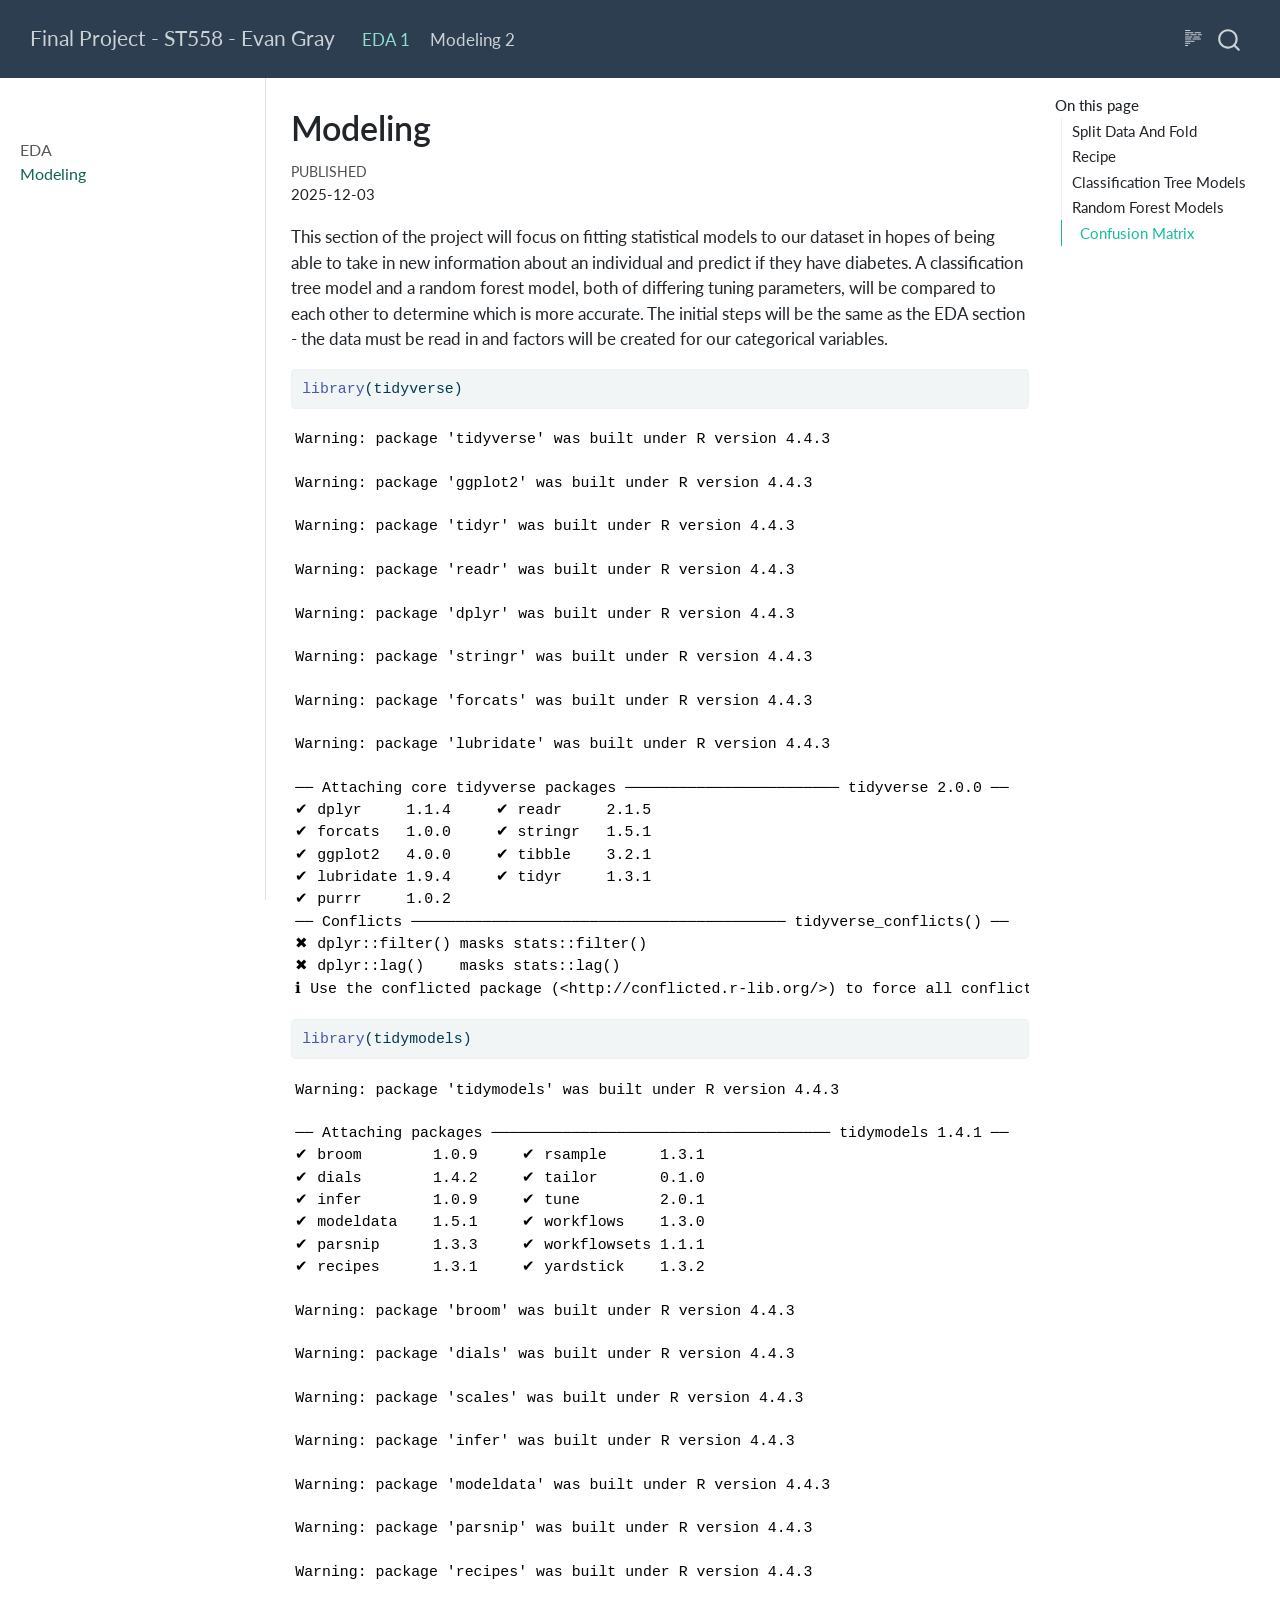
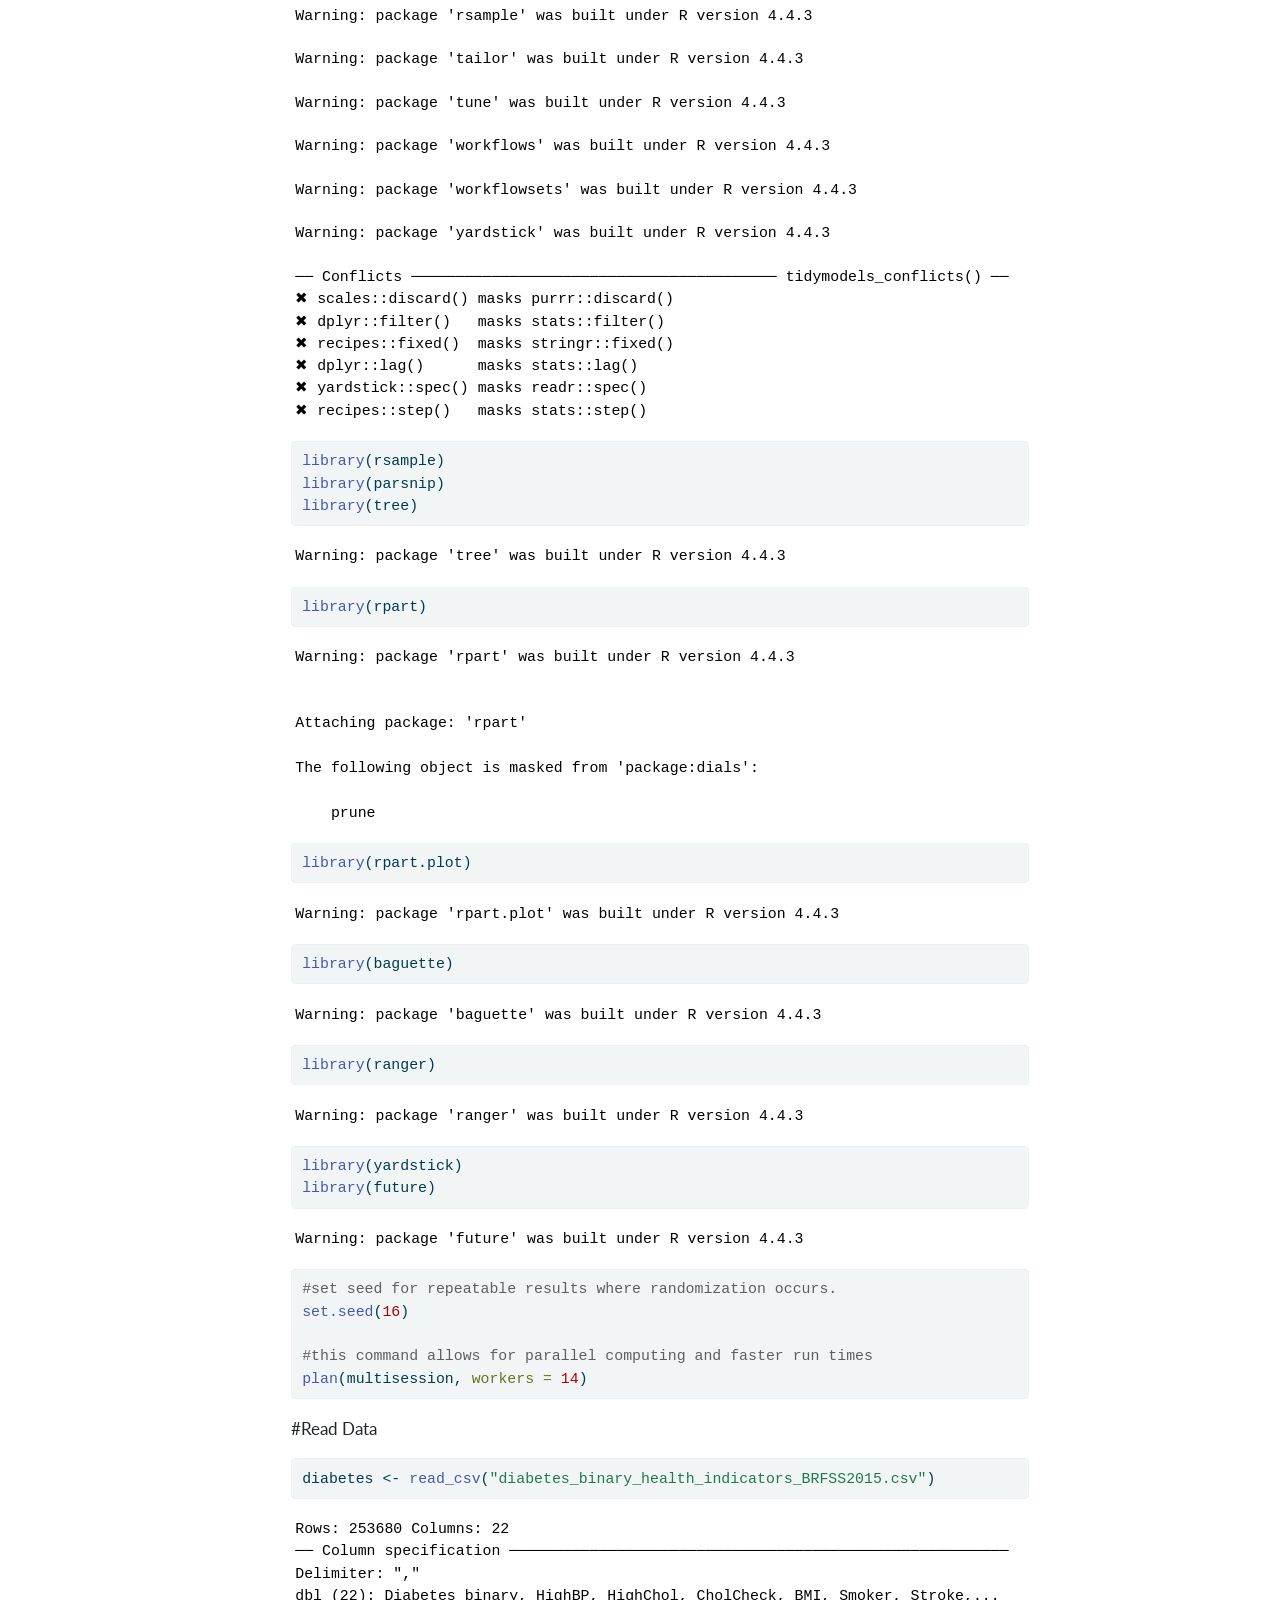
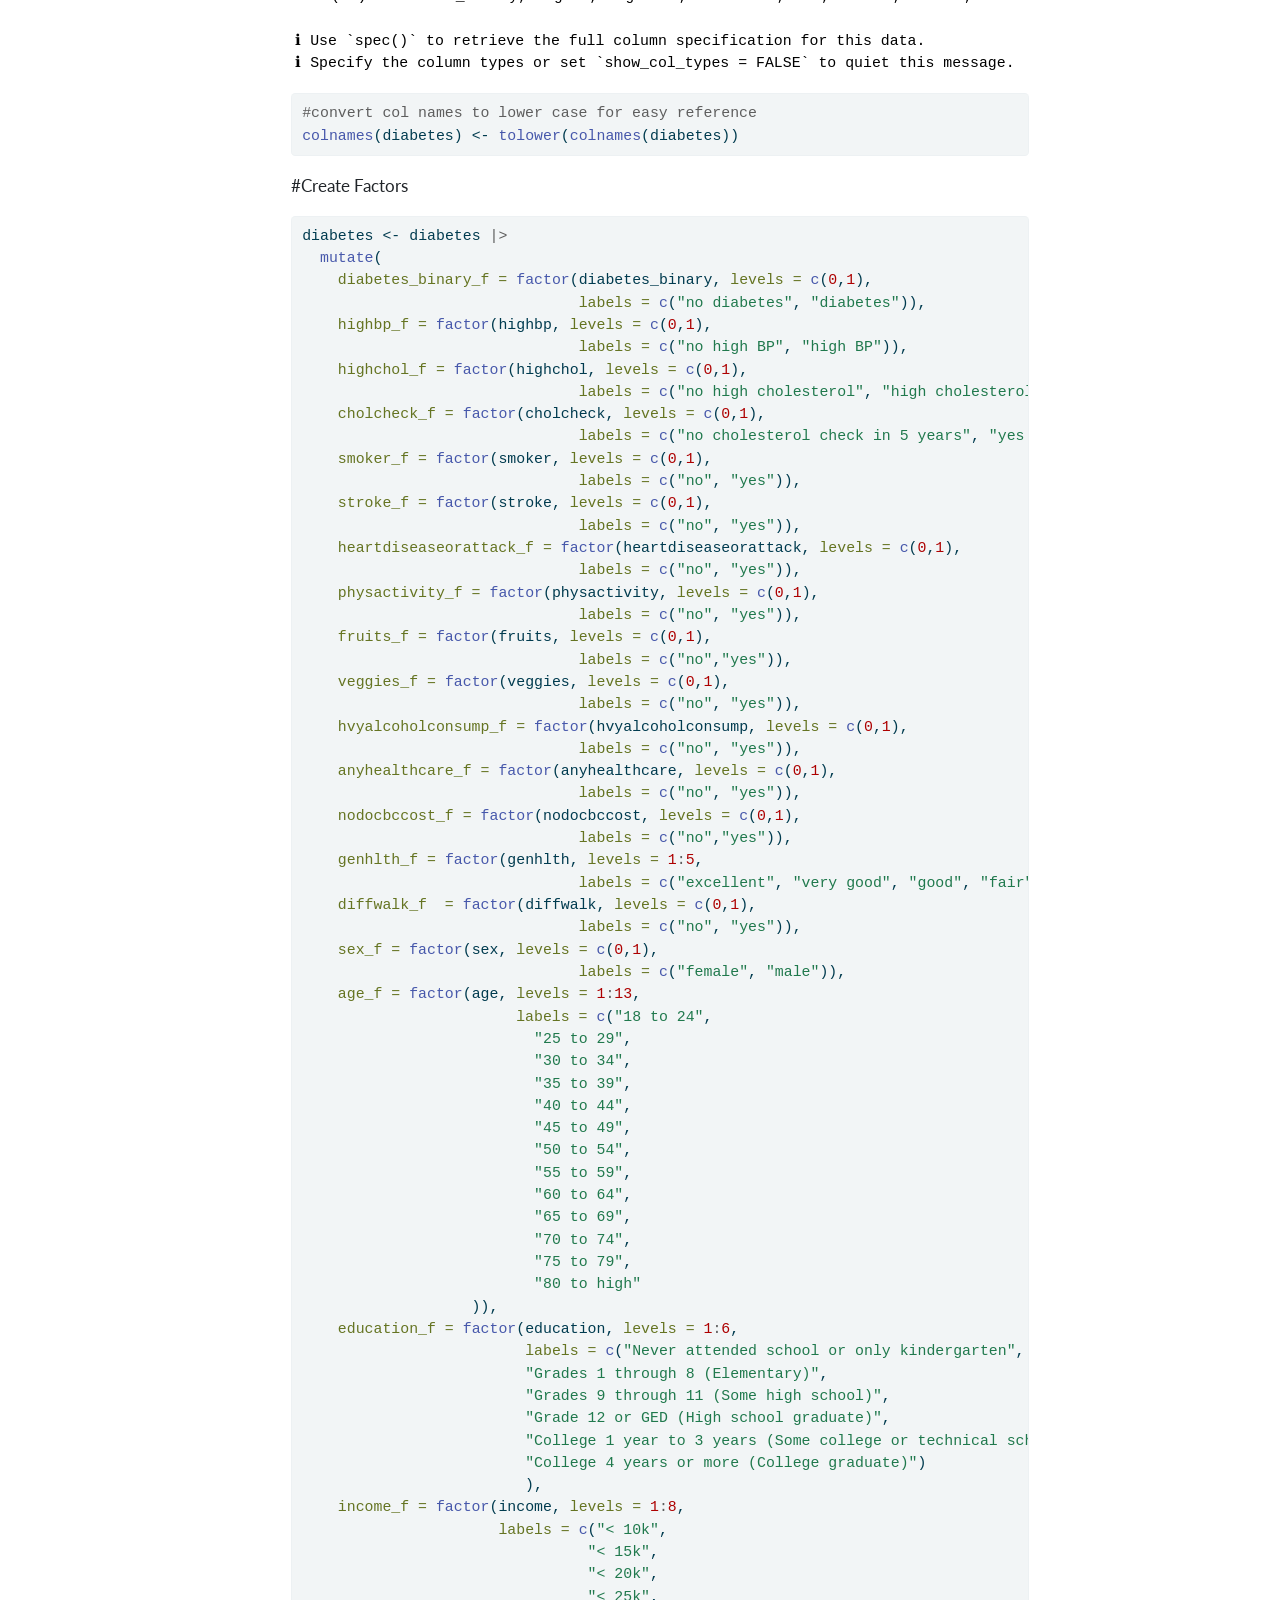
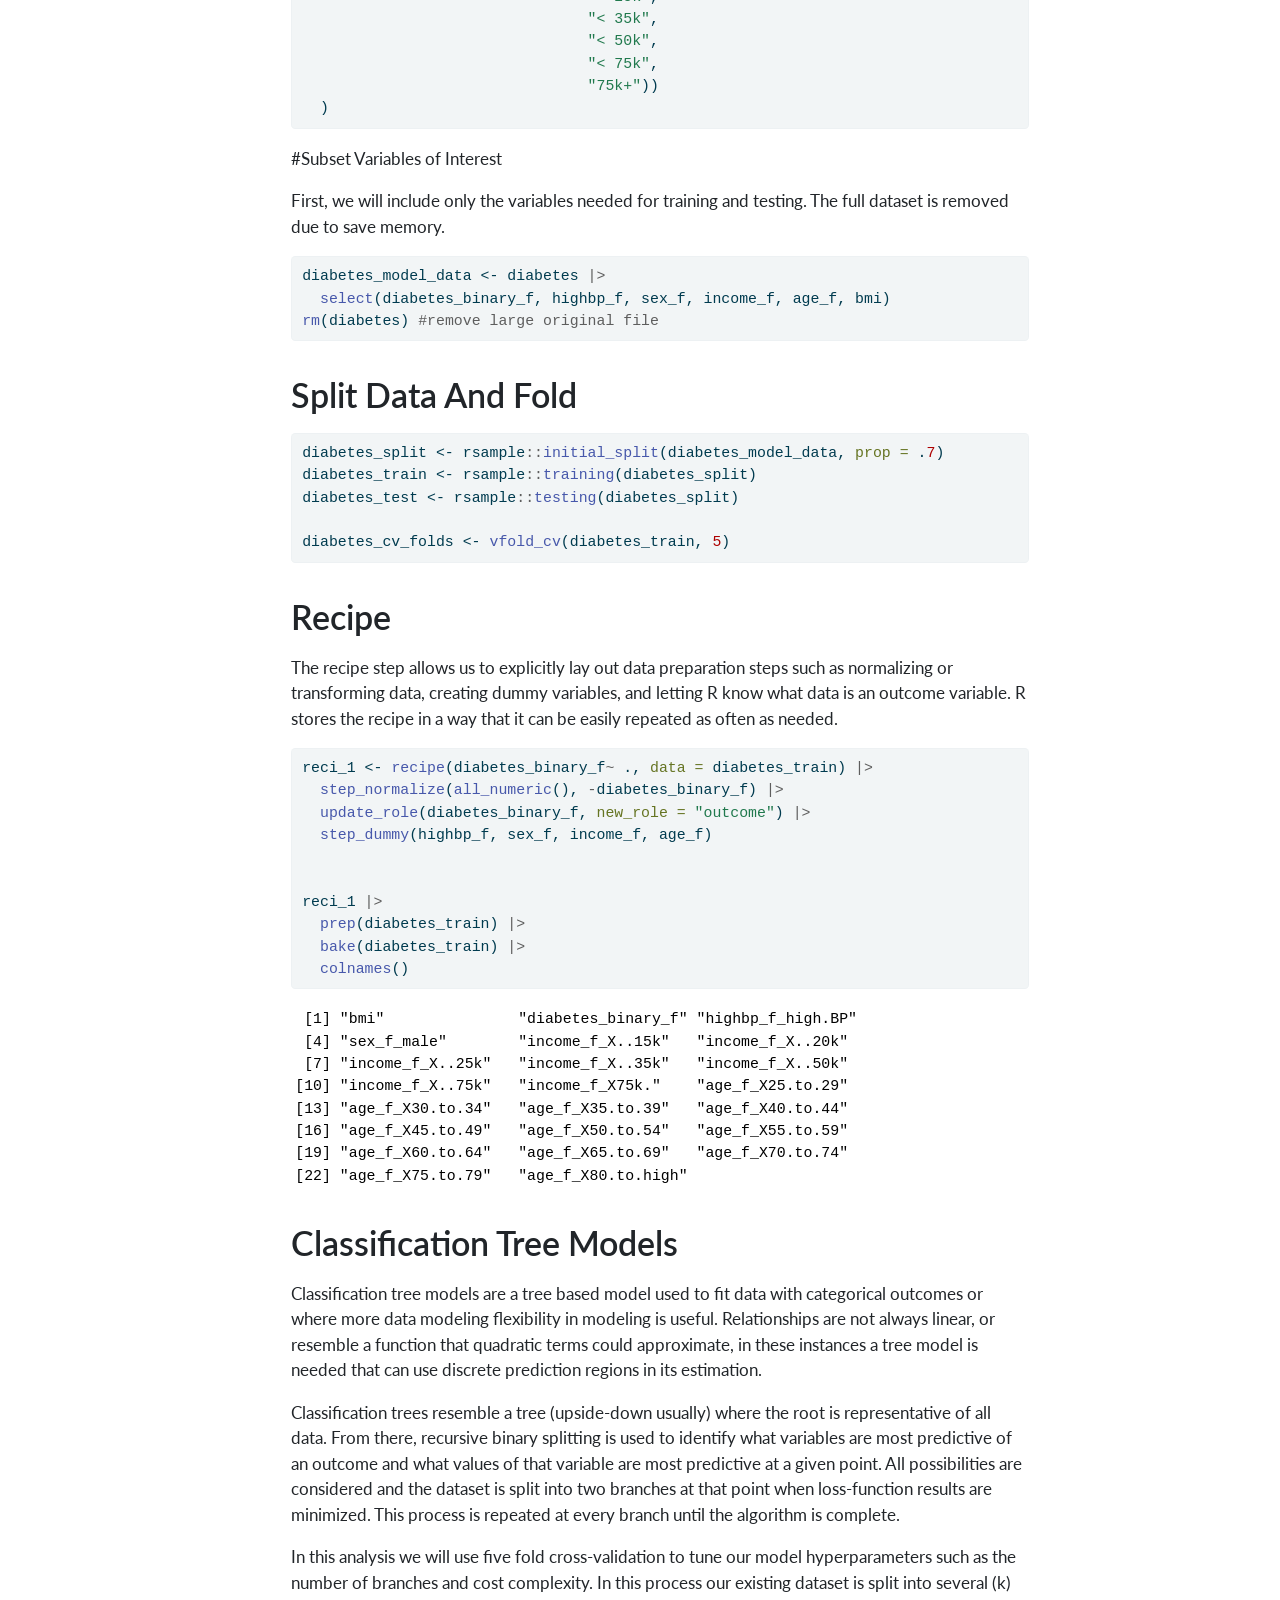
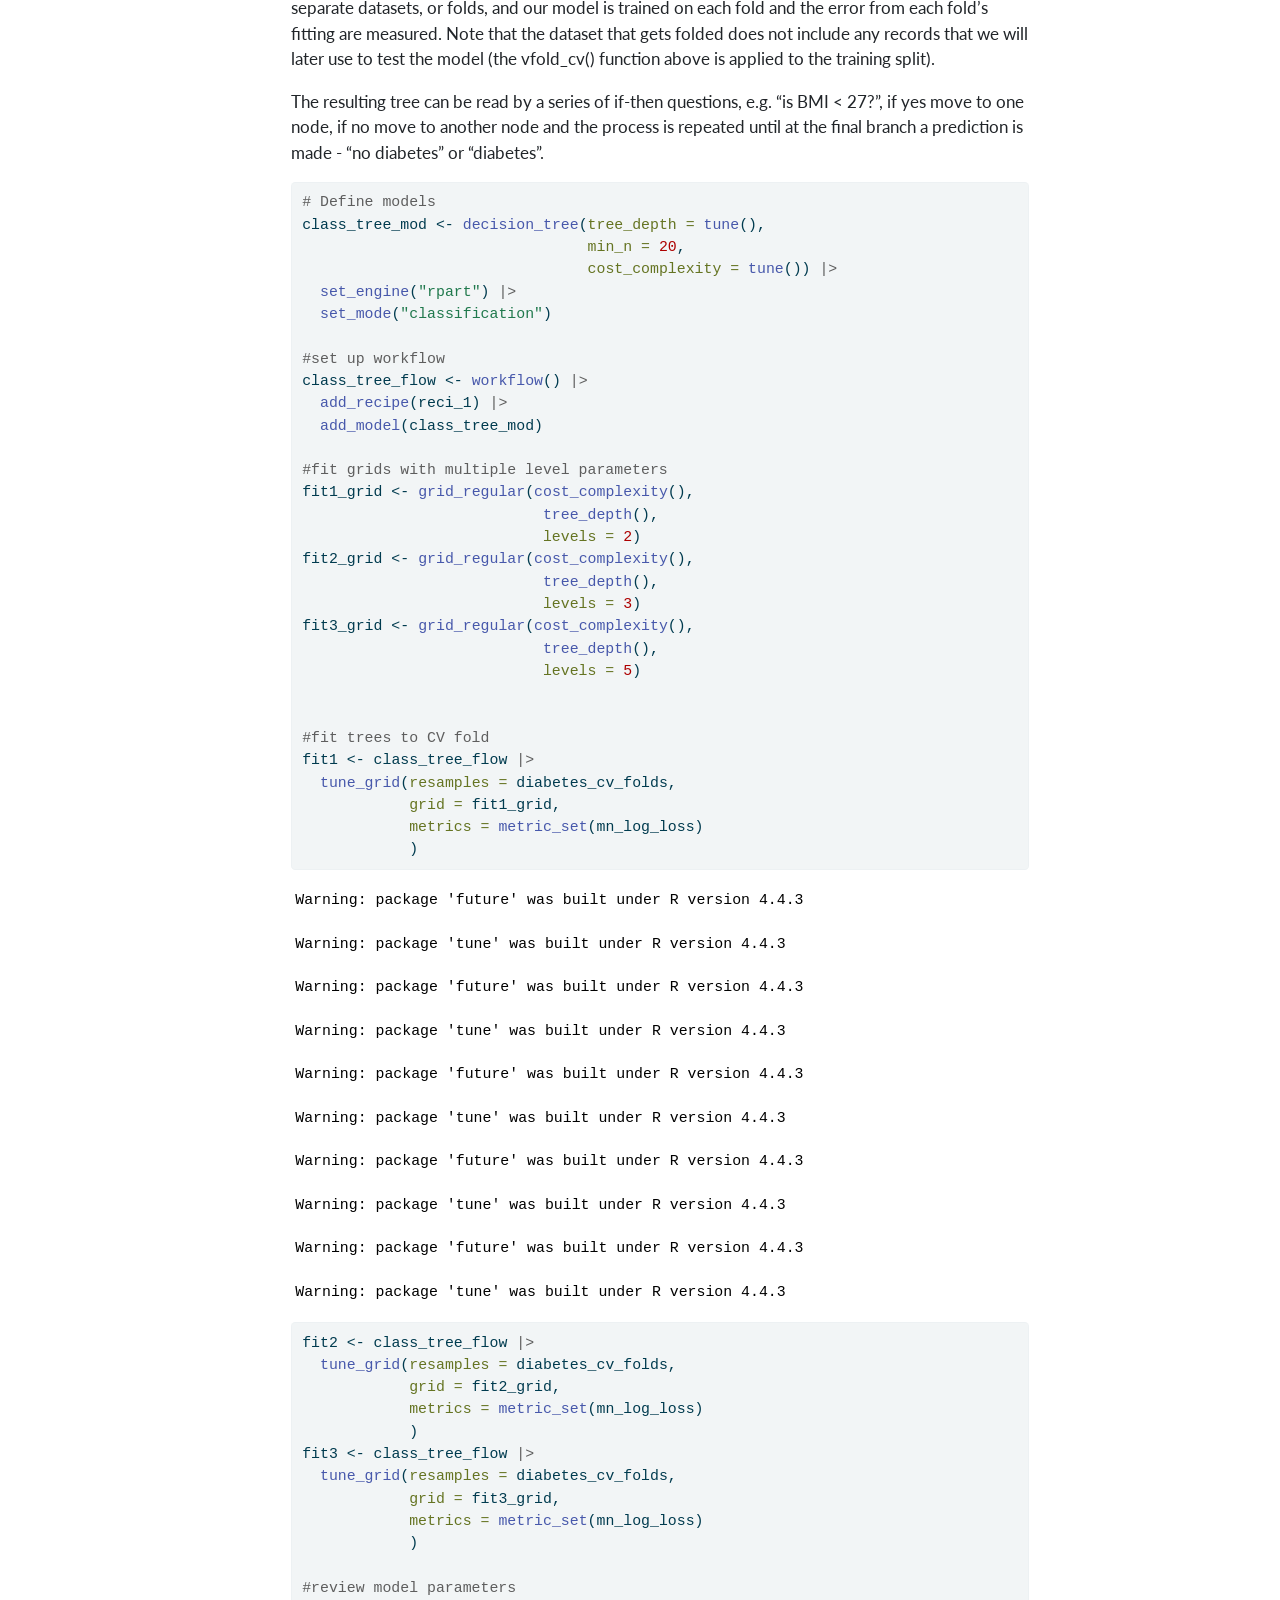
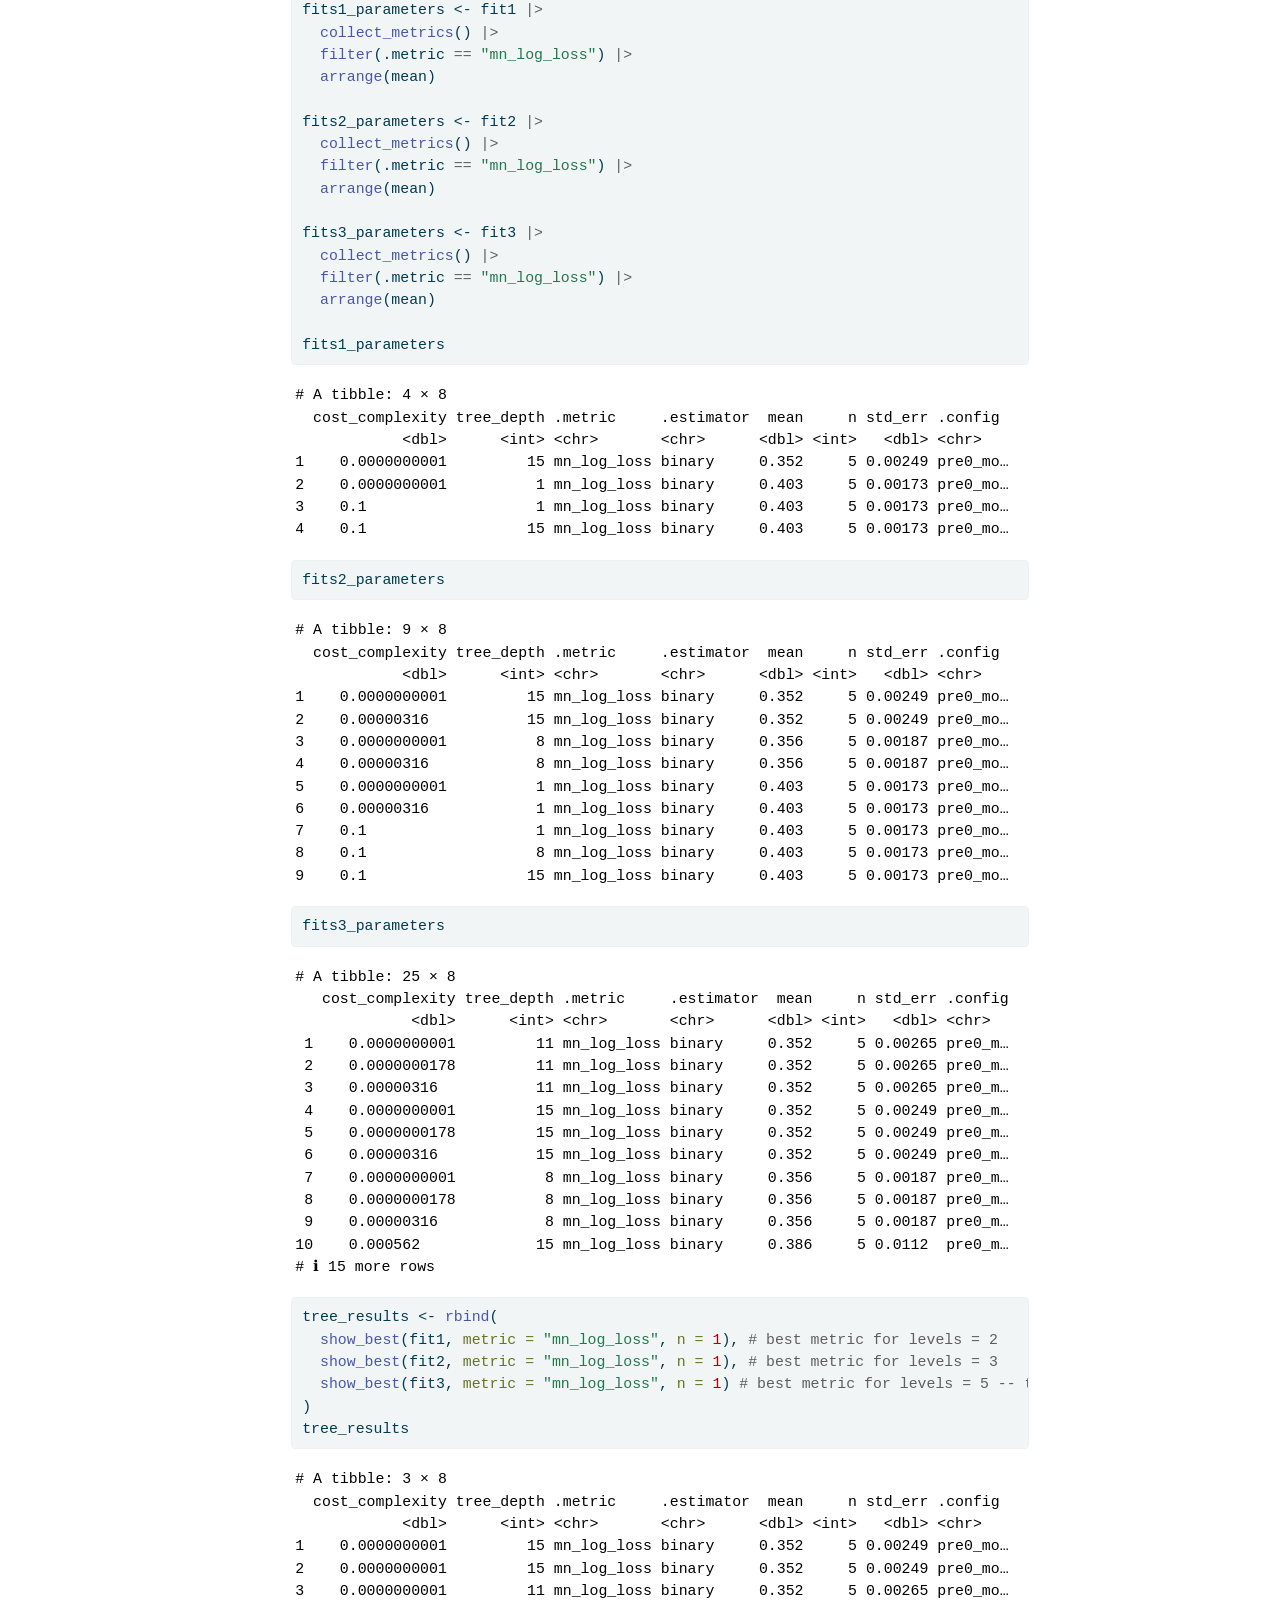
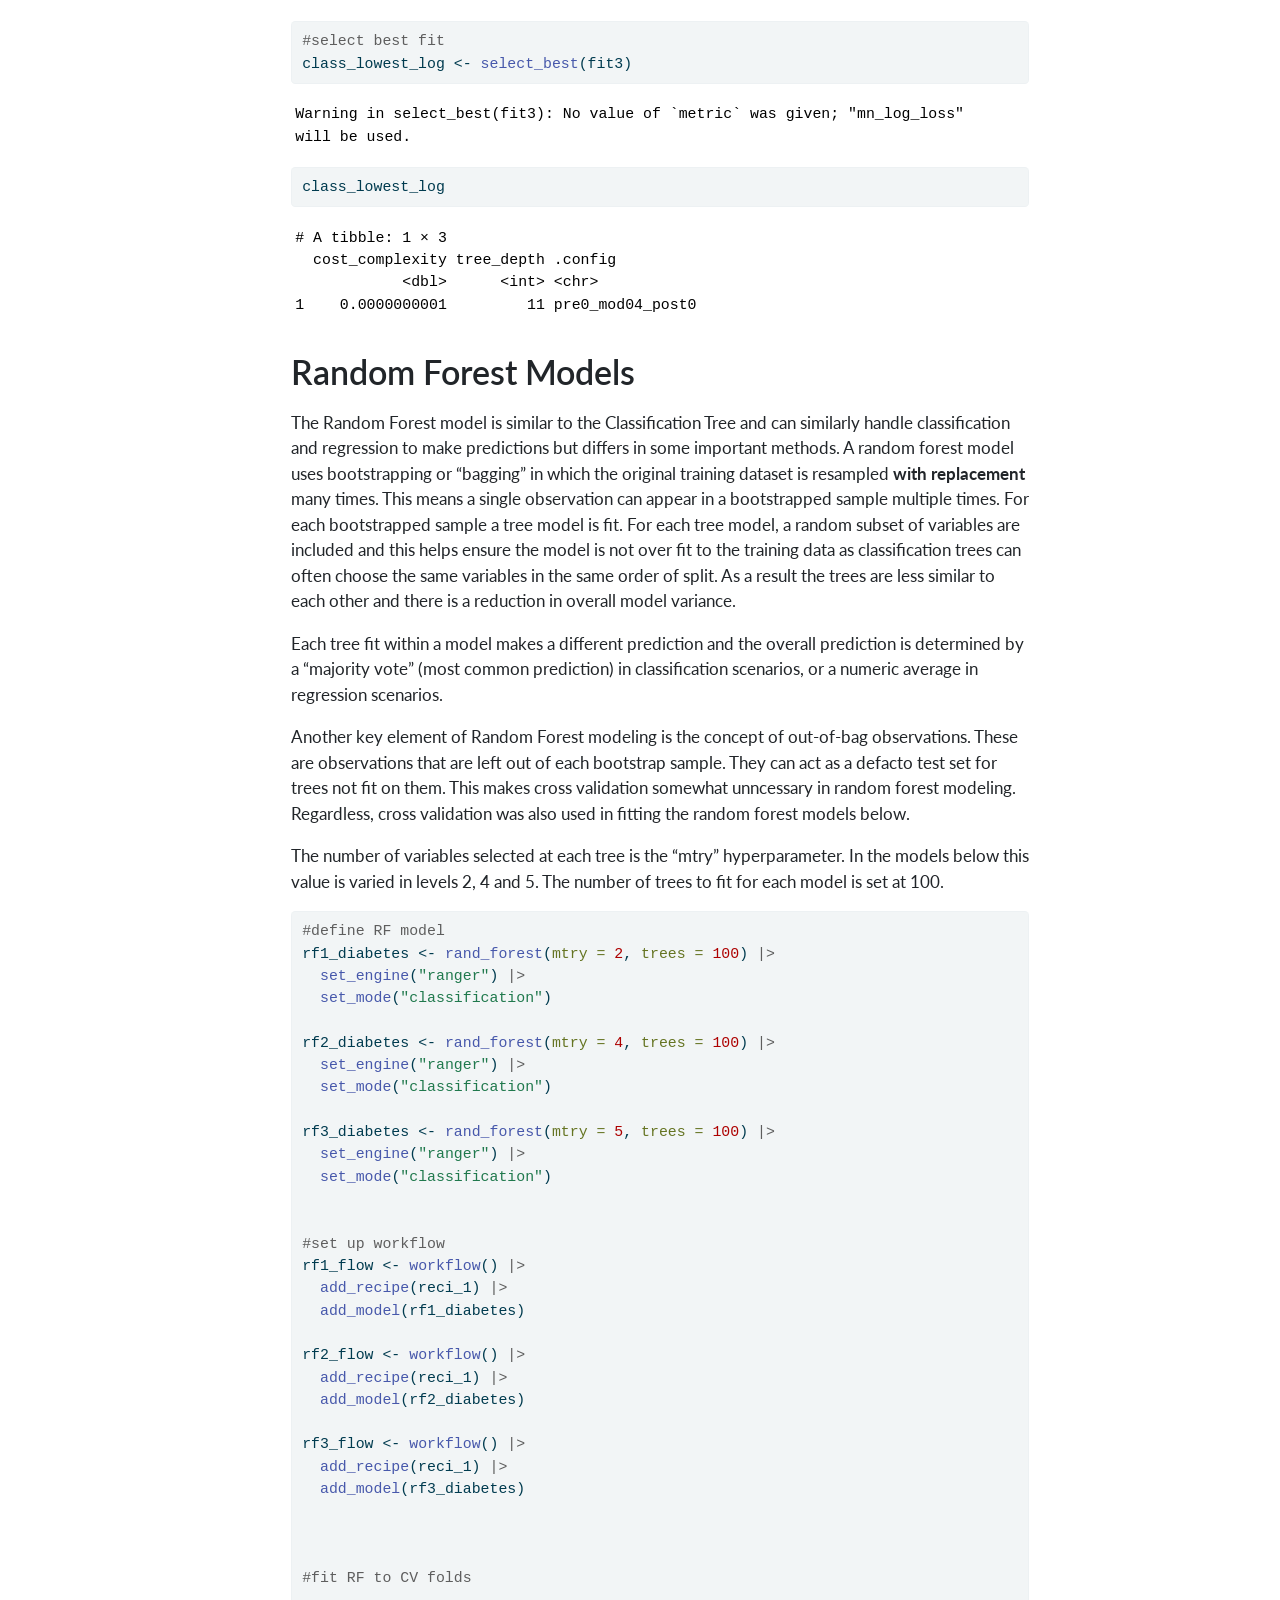
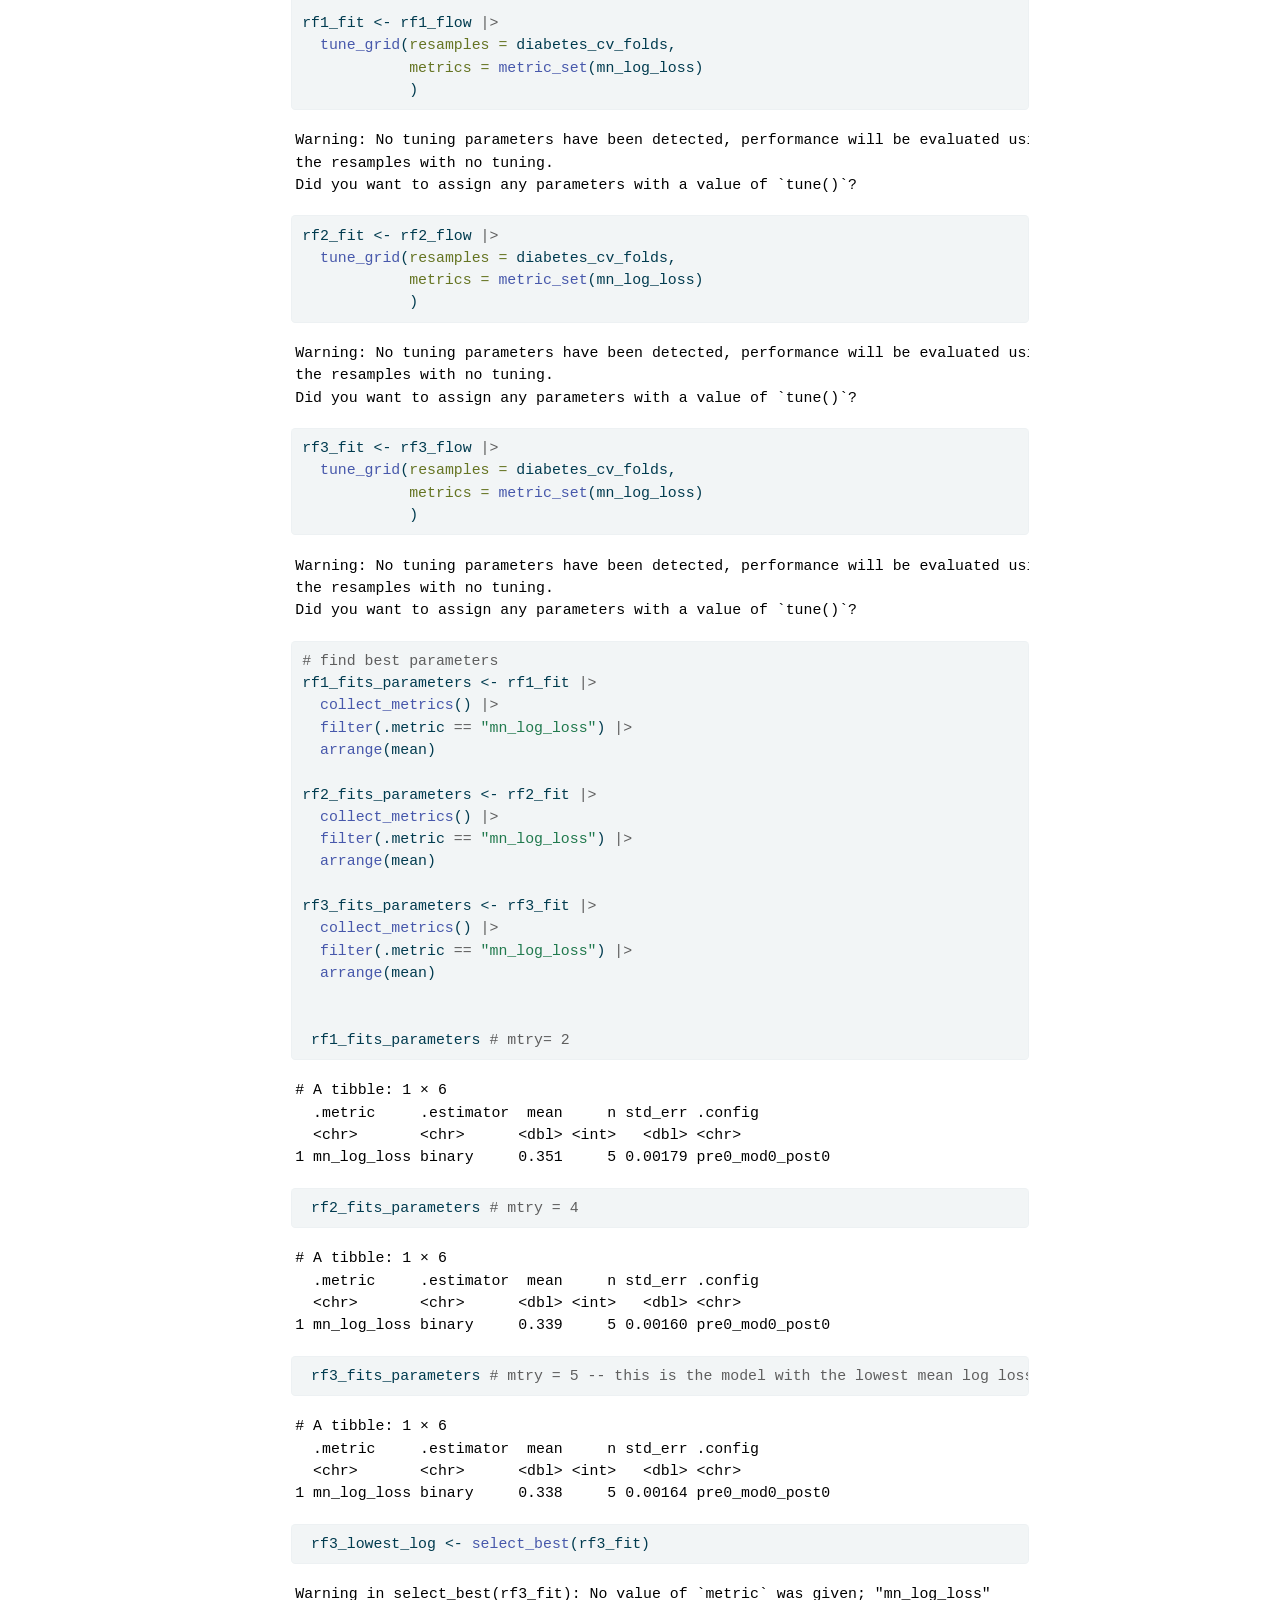
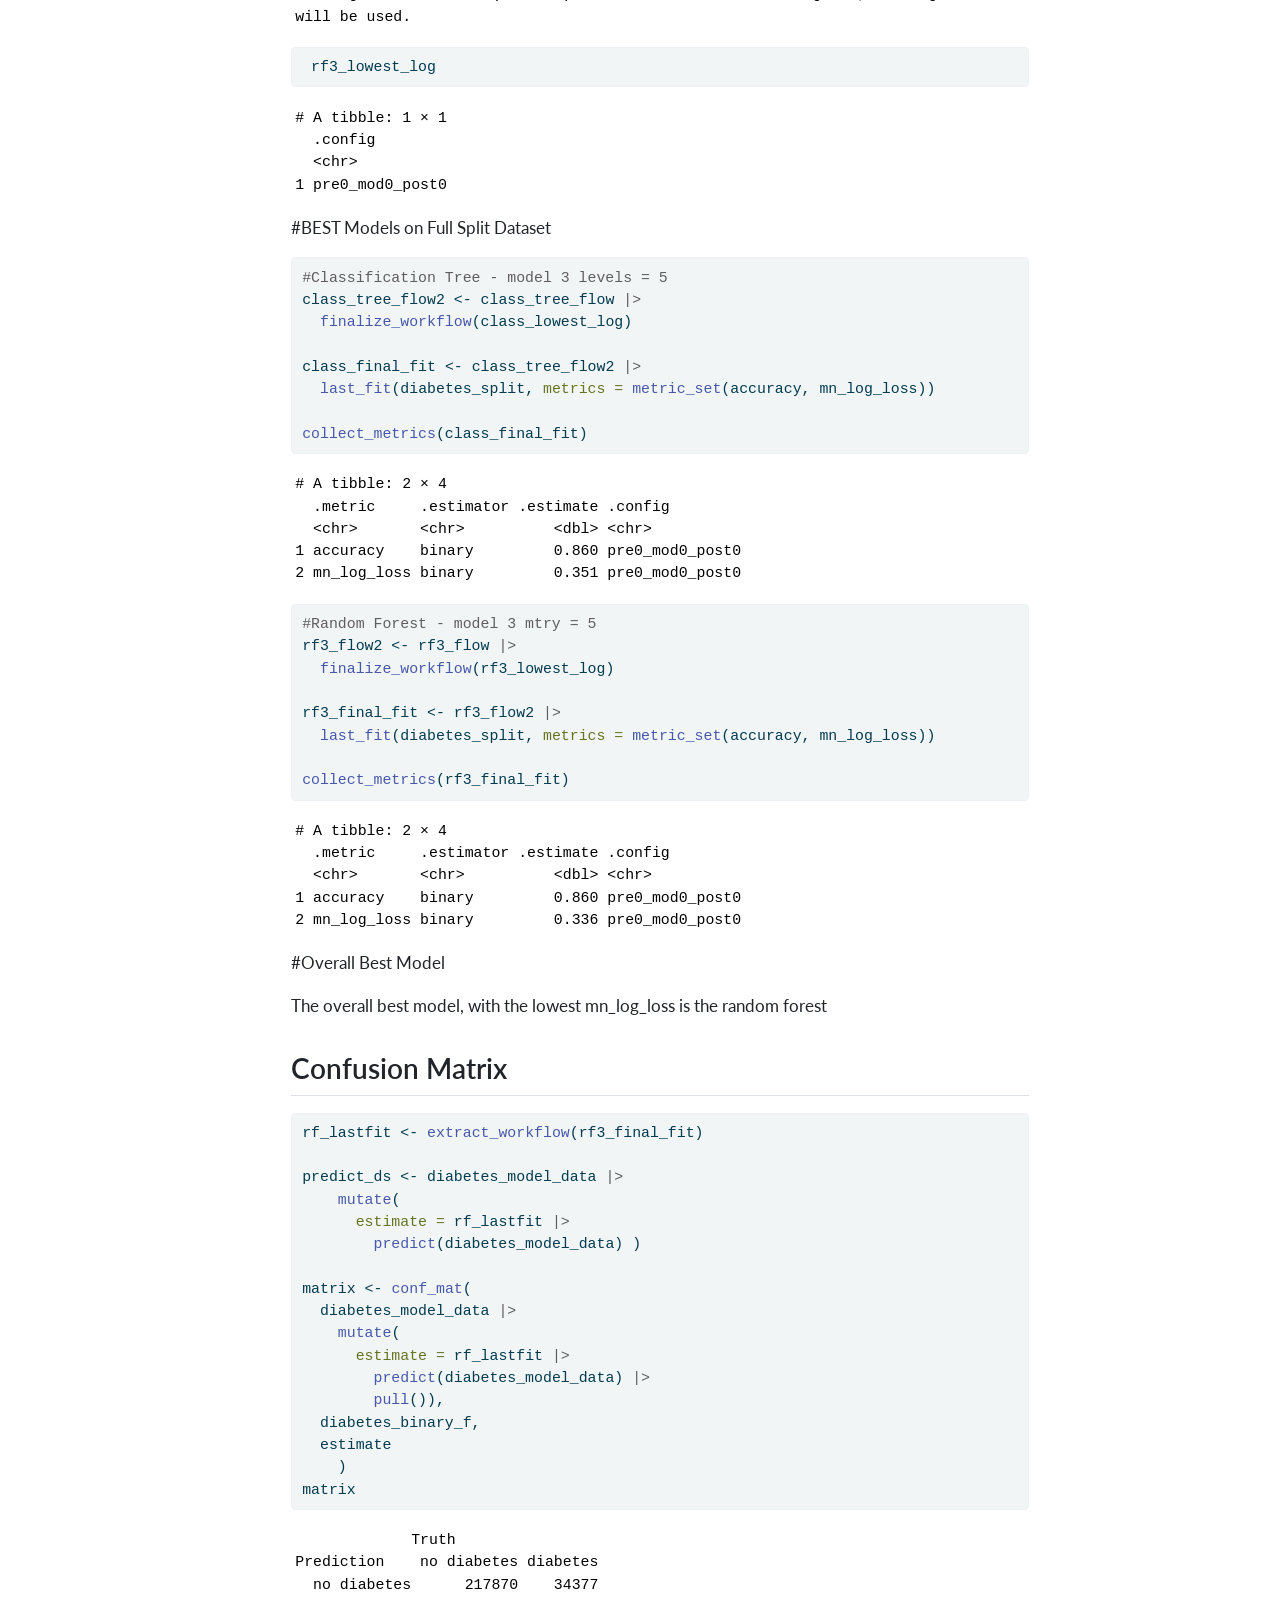
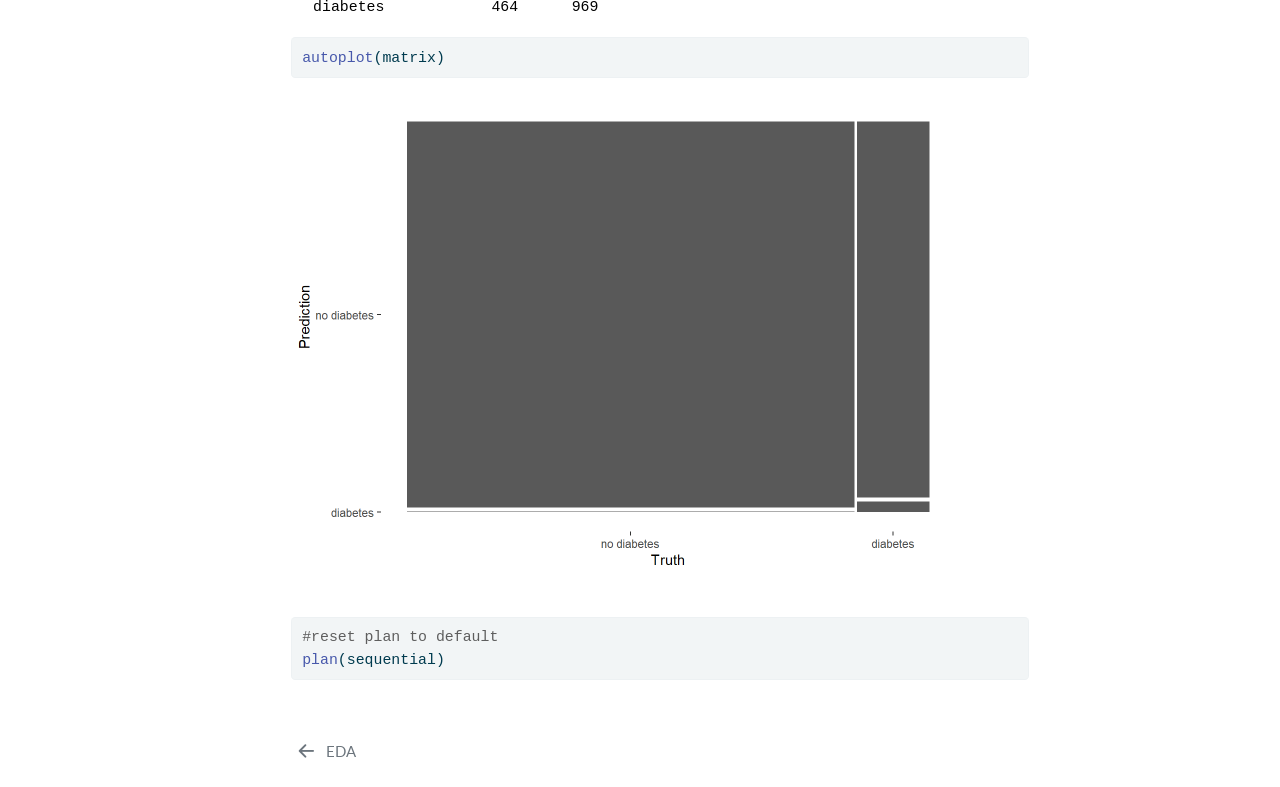
==== docs/Modeling.html @ ceea025c "20251203_11" ====
<!DOCTYPE html>
<html xmlns="http://www.w3.org/1999/xhtml" lang="en" xml:lang="en"><head>

<meta charset="utf-8">
<meta name="generator" content="quarto-1.7.32">

<meta name="viewport" content="width=device-width, initial-scale=1.0, user-scalable=yes">

<meta name="dcterms.date" content="2025-12-03">

<title>Modeling – Final Project - ST558 - Evan Gray</title>
<style>
code{white-space: pre-wrap;}
span.smallcaps{font-variant: small-caps;}
div.columns{display: flex; gap: min(4vw, 1.5em);}
div.column{flex: auto; overflow-x: auto;}
div.hanging-indent{margin-left: 1.5em; text-indent: -1.5em;}
ul.task-list{list-style: none;}
ul.task-list li input[type="checkbox"] {
  width: 0.8em;
  margin: 0 0.8em 0.2em -1em; /* quarto-specific, see https://github.com/quarto-dev/quarto-cli/issues/4556 */ 
  vertical-align: middle;
}
/* CSS for syntax highlighting */
html { -webkit-text-size-adjust: 100%; }
pre > code.sourceCode { white-space: pre; position: relative; }
pre > code.sourceCode > span { display: inline-block; line-height: 1.25; }
pre > code.sourceCode > span:empty { height: 1.2em; }
.sourceCode { overflow: visible; }
code.sourceCode > span { color: inherit; text-decoration: inherit; }
div.sourceCode { margin: 1em 0; }
pre.sourceCode { margin: 0; }
@media screen {
div.sourceCode { overflow: auto; }
}
@media print {
pre > code.sourceCode { white-space: pre-wrap; }
pre > code.sourceCode > span { text-indent: -5em; padding-left: 5em; }
}
pre.numberSource code
  { counter-reset: source-line 0; }
pre.numberSource code > span
  { position: relative; left: -4em; counter-increment: source-line; }
pre.numberSource code > span > a:first-child::before
  { content: counter(source-line);
    position: relative; left: -1em; text-align: right; vertical-align: baseline;
    border: none; display: inline-block;
    -webkit-touch-callout: none; -webkit-user-select: none;
    -khtml-user-select: none; -moz-user-select: none;
    -ms-user-select: none; user-select: none;
    padding: 0 4px; width: 4em;
  }
pre.numberSource { margin-left: 3em;  padding-left: 4px; }
div.sourceCode
  {   }
@media screen {
pre > code.sourceCode > span > a:first-child::before { text-decoration: underline; }
}
</style>


<script src="site_libs/quarto-nav/quarto-nav.js"></script>
<script src="site_libs/quarto-nav/headroom.min.js"></script>
<script src="site_libs/clipboard/clipboard.min.js"></script>
<script src="site_libs/quarto-search/autocomplete.umd.js"></script>
<script src="site_libs/quarto-search/fuse.min.js"></script>
<script src="site_libs/quarto-search/quarto-search.js"></script>
<meta name="quarto:offset" content="./">
<link href="./EDA.html" rel="prev">
<script src="site_libs/quarto-html/quarto.js" type="module"></script>
<script src="site_libs/quarto-html/tabsets/tabsets.js" type="module"></script>
<script src="site_libs/quarto-html/popper.min.js"></script>
<script src="site_libs/quarto-html/tippy.umd.min.js"></script>
<script src="site_libs/quarto-html/anchor.min.js"></script>
<link href="site_libs/quarto-html/tippy.css" rel="stylesheet">
<link href="site_libs/quarto-html/quarto-syntax-highlighting-37eea08aefeeee20ff55810ff984fec1.css" rel="stylesheet" id="quarto-text-highlighting-styles">
<script src="site_libs/bootstrap/bootstrap.min.js"></script>
<link href="site_libs/bootstrap/bootstrap-icons.css" rel="stylesheet">
<link href="site_libs/bootstrap/bootstrap-0103d2dce4a6a671ac86119167a26beb.min.css" rel="stylesheet" append-hash="true" id="quarto-bootstrap" data-mode="light">
<script id="quarto-search-options" type="application/json">{
  "location": "navbar",
  "copy-button": false,
  "collapse-after": 3,
  "panel-placement": "end",
  "type": "overlay",
  "limit": 50,
  "keyboard-shortcut": [
    "f",
    "/",
    "s"
  ],
  "show-item-context": false,
  "language": {
    "search-no-results-text": "No results",
    "search-matching-documents-text": "matching documents",
    "search-copy-link-title": "Copy link to search",
    "search-hide-matches-text": "Hide additional matches",
    "search-more-match-text": "more match in this document",
    "search-more-matches-text": "more matches in this document",
    "search-clear-button-title": "Clear",
    "search-text-placeholder": "",
    "search-detached-cancel-button-title": "Cancel",
    "search-submit-button-title": "Submit",
    "search-label": "Search"
  }
}</script>


<link rel="stylesheet" href="styles.css">
</head>

<body class="nav-sidebar docked nav-fixed quarto-light">

<div id="quarto-search-results"></div>
  <header id="quarto-header" class="headroom fixed-top">
    <nav class="navbar navbar-expand-lg " data-bs-theme="dark">
      <div class="navbar-container container-fluid">
      <div class="navbar-brand-container mx-auto">
    <a class="navbar-brand" href="./index.html">
    <span class="navbar-title">Final Project - ST558 - Evan Gray</span>
    </a>
  </div>
            <div id="quarto-search" class="" title="Search"></div>
          <button class="navbar-toggler" type="button" data-bs-toggle="collapse" data-bs-target="#navbarCollapse" aria-controls="navbarCollapse" role="menu" aria-expanded="false" aria-label="Toggle navigation" onclick="if (window.quartoToggleHeadroom) { window.quartoToggleHeadroom(); }">
  <span class="navbar-toggler-icon"></span>
</button>
          <div class="collapse navbar-collapse" id="navbarCollapse">
            <ul class="navbar-nav navbar-nav-scroll me-auto">
  <li class="nav-item">
    <a class="nav-link active" href="./EDA.html" aria-current="page"> 
<span class="menu-text">EDA 1</span></a>
  </li>  
  <li class="nav-item">
    <a class="nav-link" href="./Modeling.html"> 
<span class="menu-text">Modeling 2</span></a>
  </li>  
</ul>
          </div> <!-- /navcollapse -->
            <div class="quarto-navbar-tools">
  <a href="" class="quarto-reader-toggle quarto-navigation-tool px-1" onclick="window.quartoToggleReader(); return false;" title="Toggle reader mode">
  <div class="quarto-reader-toggle-btn">
  <i class="bi"></i>
  </div>
</a>
</div>
      </div> <!-- /container-fluid -->
    </nav>
  <nav class="quarto-secondary-nav">
    <div class="container-fluid d-flex">
      <button type="button" class="quarto-btn-toggle btn" data-bs-toggle="collapse" role="button" data-bs-target=".quarto-sidebar-collapse-item" aria-controls="quarto-sidebar" aria-expanded="false" aria-label="Toggle sidebar navigation" onclick="if (window.quartoToggleHeadroom) { window.quartoToggleHeadroom(); }">
        <i class="bi bi-layout-text-sidebar-reverse"></i>
      </button>
        <nav class="quarto-page-breadcrumbs" aria-label="breadcrumb"><ol class="breadcrumb"><li class="breadcrumb-item"><a href="./Modeling.html">Modeling</a></li></ol></nav>
        <a class="flex-grow-1" role="navigation" data-bs-toggle="collapse" data-bs-target=".quarto-sidebar-collapse-item" aria-controls="quarto-sidebar" aria-expanded="false" aria-label="Toggle sidebar navigation" onclick="if (window.quartoToggleHeadroom) { window.quartoToggleHeadroom(); }">      
        </a>
      <button type="button" class="btn quarto-search-button" aria-label="Search" onclick="window.quartoOpenSearch();">
        <i class="bi bi-search"></i>
      </button>
    </div>
  </nav>
</header>
<!-- content -->
<div id="quarto-content" class="quarto-container page-columns page-rows-contents page-layout-article page-navbar">
<!-- sidebar -->
  <nav id="quarto-sidebar" class="sidebar collapse collapse-horizontal quarto-sidebar-collapse-item sidebar-navigation docked overflow-auto">
        <div class="mt-2 flex-shrink-0 align-items-center">
        <div class="sidebar-search">
        <div id="quarto-search" class="" title="Search"></div>
        </div>
        </div>
    <div class="sidebar-menu-container"> 
    <ul class="list-unstyled mt-1">
        <li class="sidebar-item">
  <div class="sidebar-item-container"> 
  <a href="./EDA.html" class="sidebar-item-text sidebar-link">
 <span class="menu-text">EDA</span></a>
  </div>
</li>
        <li class="sidebar-item">
  <div class="sidebar-item-container"> 
  <a href="./Modeling.html" class="sidebar-item-text sidebar-link active">
 <span class="menu-text">Modeling</span></a>
  </div>
</li>
    </ul>
    </div>
</nav>
<div id="quarto-sidebar-glass" class="quarto-sidebar-collapse-item" data-bs-toggle="collapse" data-bs-target=".quarto-sidebar-collapse-item"></div>
<!-- margin-sidebar -->
    <div id="quarto-margin-sidebar" class="sidebar margin-sidebar">
        <nav id="TOC" role="doc-toc" class="toc-active">
    <h2 id="toc-title">On this page</h2>
   
  <ul>
  <li><a href="#split-data-and-fold" id="toc-split-data-and-fold" class="nav-link active" data-scroll-target="#split-data-and-fold">Split Data And Fold</a></li>
  <li><a href="#recipe" id="toc-recipe" class="nav-link" data-scroll-target="#recipe">Recipe</a></li>
  <li><a href="#classification-tree-models" id="toc-classification-tree-models" class="nav-link" data-scroll-target="#classification-tree-models">Classification Tree Models</a></li>
  <li><a href="#random-forest-models" id="toc-random-forest-models" class="nav-link" data-scroll-target="#random-forest-models">Random Forest Models</a>
  <ul class="collapse">
  <li><a href="#confusion-matrix" id="toc-confusion-matrix" class="nav-link" data-scroll-target="#confusion-matrix">Confusion Matrix</a></li>
  </ul></li>
  </ul>
</nav>
    </div>
<!-- main -->
<main class="content" id="quarto-document-content">

<header id="title-block-header" class="quarto-title-block default">
<div class="quarto-title">
<h1 class="title">Modeling</h1>
</div>



<div class="quarto-title-meta">

    
    <div>
    <div class="quarto-title-meta-heading">Published</div>
    <div class="quarto-title-meta-contents">
      <p class="date">2025-12-03</p>
    </div>
  </div>
  
    
  </div>
  


</header>


<p>This section of the project will focus on fitting statistical models to our dataset in hopes of being able to take in new information about an individual and predict if they have diabetes. A classification tree model and a random forest model, both of differing tuning parameters, will be compared to each other to determine which is more accurate. The initial steps will be the same as the EDA section - the data must be read in and factors will be created for our categorical variables.</p>
<div class="cell">
<div class="sourceCode cell-code" id="cb1"><pre class="sourceCode r code-with-copy"><code class="sourceCode r"><span id="cb1-1"><a href="#cb1-1" aria-hidden="true" tabindex="-1"></a><span class="fu">library</span>(tidyverse)</span></code><button title="Copy to Clipboard" class="code-copy-button"><i class="bi"></i></button></pre></div>
<div class="cell-output cell-output-stderr">
<pre><code>Warning: package 'tidyverse' was built under R version 4.4.3</code></pre>
</div>
<div class="cell-output cell-output-stderr">
<pre><code>Warning: package 'ggplot2' was built under R version 4.4.3</code></pre>
</div>
<div class="cell-output cell-output-stderr">
<pre><code>Warning: package 'tidyr' was built under R version 4.4.3</code></pre>
</div>
<div class="cell-output cell-output-stderr">
<pre><code>Warning: package 'readr' was built under R version 4.4.3</code></pre>
</div>
<div class="cell-output cell-output-stderr">
<pre><code>Warning: package 'dplyr' was built under R version 4.4.3</code></pre>
</div>
<div class="cell-output cell-output-stderr">
<pre><code>Warning: package 'stringr' was built under R version 4.4.3</code></pre>
</div>
<div class="cell-output cell-output-stderr">
<pre><code>Warning: package 'forcats' was built under R version 4.4.3</code></pre>
</div>
<div class="cell-output cell-output-stderr">
<pre><code>Warning: package 'lubridate' was built under R version 4.4.3</code></pre>
</div>
<div class="cell-output cell-output-stderr">
<pre><code>── Attaching core tidyverse packages ──────────────────────── tidyverse 2.0.0 ──
✔ dplyr     1.1.4     ✔ readr     2.1.5
✔ forcats   1.0.0     ✔ stringr   1.5.1
✔ ggplot2   4.0.0     ✔ tibble    3.2.1
✔ lubridate 1.9.4     ✔ tidyr     1.3.1
✔ purrr     1.0.2     
── Conflicts ────────────────────────────────────────── tidyverse_conflicts() ──
✖ dplyr::filter() masks stats::filter()
✖ dplyr::lag()    masks stats::lag()
ℹ Use the conflicted package (&lt;http://conflicted.r-lib.org/&gt;) to force all conflicts to become errors</code></pre>
</div>
<div class="sourceCode cell-code" id="cb11"><pre class="sourceCode r code-with-copy"><code class="sourceCode r"><span id="cb11-1"><a href="#cb11-1" aria-hidden="true" tabindex="-1"></a><span class="fu">library</span>(tidymodels)</span></code><button title="Copy to Clipboard" class="code-copy-button"><i class="bi"></i></button></pre></div>
<div class="cell-output cell-output-stderr">
<pre><code>Warning: package 'tidymodels' was built under R version 4.4.3</code></pre>
</div>
<div class="cell-output cell-output-stderr">
<pre><code>── Attaching packages ────────────────────────────────────── tidymodels 1.4.1 ──
✔ broom        1.0.9     ✔ rsample      1.3.1
✔ dials        1.4.2     ✔ tailor       0.1.0
✔ infer        1.0.9     ✔ tune         2.0.1
✔ modeldata    1.5.1     ✔ workflows    1.3.0
✔ parsnip      1.3.3     ✔ workflowsets 1.1.1
✔ recipes      1.3.1     ✔ yardstick    1.3.2</code></pre>
</div>
<div class="cell-output cell-output-stderr">
<pre><code>Warning: package 'broom' was built under R version 4.4.3</code></pre>
</div>
<div class="cell-output cell-output-stderr">
<pre><code>Warning: package 'dials' was built under R version 4.4.3</code></pre>
</div>
<div class="cell-output cell-output-stderr">
<pre><code>Warning: package 'scales' was built under R version 4.4.3</code></pre>
</div>
<div class="cell-output cell-output-stderr">
<pre><code>Warning: package 'infer' was built under R version 4.4.3</code></pre>
</div>
<div class="cell-output cell-output-stderr">
<pre><code>Warning: package 'modeldata' was built under R version 4.4.3</code></pre>
</div>
<div class="cell-output cell-output-stderr">
<pre><code>Warning: package 'parsnip' was built under R version 4.4.3</code></pre>
</div>
<div class="cell-output cell-output-stderr">
<pre><code>Warning: package 'recipes' was built under R version 4.4.3</code></pre>
</div>
<div class="cell-output cell-output-stderr">
<pre><code>Warning: package 'rsample' was built under R version 4.4.3</code></pre>
</div>
<div class="cell-output cell-output-stderr">
<pre><code>Warning: package 'tailor' was built under R version 4.4.3</code></pre>
</div>
<div class="cell-output cell-output-stderr">
<pre><code>Warning: package 'tune' was built under R version 4.4.3</code></pre>
</div>
<div class="cell-output cell-output-stderr">
<pre><code>Warning: package 'workflows' was built under R version 4.4.3</code></pre>
</div>
<div class="cell-output cell-output-stderr">
<pre><code>Warning: package 'workflowsets' was built under R version 4.4.3</code></pre>
</div>
<div class="cell-output cell-output-stderr">
<pre><code>Warning: package 'yardstick' was built under R version 4.4.3</code></pre>
</div>
<div class="cell-output cell-output-stderr">
<pre><code>── Conflicts ───────────────────────────────────────── tidymodels_conflicts() ──
✖ scales::discard() masks purrr::discard()
✖ dplyr::filter()   masks stats::filter()
✖ recipes::fixed()  masks stringr::fixed()
✖ dplyr::lag()      masks stats::lag()
✖ yardstick::spec() masks readr::spec()
✖ recipes::step()   masks stats::step()</code></pre>
</div>
<div class="sourceCode cell-code" id="cb28"><pre class="sourceCode r code-with-copy"><code class="sourceCode r"><span id="cb28-1"><a href="#cb28-1" aria-hidden="true" tabindex="-1"></a><span class="fu">library</span>(rsample)</span>
<span id="cb28-2"><a href="#cb28-2" aria-hidden="true" tabindex="-1"></a><span class="fu">library</span>(parsnip)</span>
<span id="cb28-3"><a href="#cb28-3" aria-hidden="true" tabindex="-1"></a><span class="fu">library</span>(tree)</span></code><button title="Copy to Clipboard" class="code-copy-button"><i class="bi"></i></button></pre></div>
<div class="cell-output cell-output-stderr">
<pre><code>Warning: package 'tree' was built under R version 4.4.3</code></pre>
</div>
<div class="sourceCode cell-code" id="cb30"><pre class="sourceCode r code-with-copy"><code class="sourceCode r"><span id="cb30-1"><a href="#cb30-1" aria-hidden="true" tabindex="-1"></a><span class="fu">library</span>(rpart)</span></code><button title="Copy to Clipboard" class="code-copy-button"><i class="bi"></i></button></pre></div>
<div class="cell-output cell-output-stderr">
<pre><code>Warning: package 'rpart' was built under R version 4.4.3</code></pre>
</div>
<div class="cell-output cell-output-stderr">
<pre><code>
Attaching package: 'rpart'

The following object is masked from 'package:dials':

    prune</code></pre>
</div>
<div class="sourceCode cell-code" id="cb33"><pre class="sourceCode r code-with-copy"><code class="sourceCode r"><span id="cb33-1"><a href="#cb33-1" aria-hidden="true" tabindex="-1"></a><span class="fu">library</span>(rpart.plot)</span></code><button title="Copy to Clipboard" class="code-copy-button"><i class="bi"></i></button></pre></div>
<div class="cell-output cell-output-stderr">
<pre><code>Warning: package 'rpart.plot' was built under R version 4.4.3</code></pre>
</div>
<div class="sourceCode cell-code" id="cb35"><pre class="sourceCode r code-with-copy"><code class="sourceCode r"><span id="cb35-1"><a href="#cb35-1" aria-hidden="true" tabindex="-1"></a><span class="fu">library</span>(baguette)</span></code><button title="Copy to Clipboard" class="code-copy-button"><i class="bi"></i></button></pre></div>
<div class="cell-output cell-output-stderr">
<pre><code>Warning: package 'baguette' was built under R version 4.4.3</code></pre>
</div>
<div class="sourceCode cell-code" id="cb37"><pre class="sourceCode r code-with-copy"><code class="sourceCode r"><span id="cb37-1"><a href="#cb37-1" aria-hidden="true" tabindex="-1"></a><span class="fu">library</span>(ranger)</span></code><button title="Copy to Clipboard" class="code-copy-button"><i class="bi"></i></button></pre></div>
<div class="cell-output cell-output-stderr">
<pre><code>Warning: package 'ranger' was built under R version 4.4.3</code></pre>
</div>
<div class="sourceCode cell-code" id="cb39"><pre class="sourceCode r code-with-copy"><code class="sourceCode r"><span id="cb39-1"><a href="#cb39-1" aria-hidden="true" tabindex="-1"></a><span class="fu">library</span>(yardstick)</span>
<span id="cb39-2"><a href="#cb39-2" aria-hidden="true" tabindex="-1"></a><span class="fu">library</span>(future)</span></code><button title="Copy to Clipboard" class="code-copy-button"><i class="bi"></i></button></pre></div>
<div class="cell-output cell-output-stderr">
<pre><code>Warning: package 'future' was built under R version 4.4.3</code></pre>
</div>
<div class="sourceCode cell-code" id="cb41"><pre class="sourceCode r code-with-copy"><code class="sourceCode r"><span id="cb41-1"><a href="#cb41-1" aria-hidden="true" tabindex="-1"></a><span class="co">#set seed for repeatable results where randomization occurs. </span></span>
<span id="cb41-2"><a href="#cb41-2" aria-hidden="true" tabindex="-1"></a><span class="fu">set.seed</span>(<span class="dv">16</span>)</span>
<span id="cb41-3"><a href="#cb41-3" aria-hidden="true" tabindex="-1"></a></span>
<span id="cb41-4"><a href="#cb41-4" aria-hidden="true" tabindex="-1"></a><span class="co">#this command allows for parallel computing and faster run times</span></span>
<span id="cb41-5"><a href="#cb41-5" aria-hidden="true" tabindex="-1"></a><span class="fu">plan</span>(multisession, <span class="at">workers =</span> <span class="dv">14</span>)</span></code><button title="Copy to Clipboard" class="code-copy-button"><i class="bi"></i></button></pre></div>
</div>
<p>#Read Data</p>
<div class="cell">
<div class="sourceCode cell-code" id="cb42"><pre class="sourceCode r code-with-copy"><code class="sourceCode r"><span id="cb42-1"><a href="#cb42-1" aria-hidden="true" tabindex="-1"></a>diabetes <span class="ot">&lt;-</span> <span class="fu">read_csv</span>(<span class="st">"diabetes_binary_health_indicators_BRFSS2015.csv"</span>)</span></code><button title="Copy to Clipboard" class="code-copy-button"><i class="bi"></i></button></pre></div>
<div class="cell-output cell-output-stderr">
<pre><code>Rows: 253680 Columns: 22
── Column specification ────────────────────────────────────────────────────────
Delimiter: ","
dbl (22): Diabetes_binary, HighBP, HighChol, CholCheck, BMI, Smoker, Stroke,...

ℹ Use `spec()` to retrieve the full column specification for this data.
ℹ Specify the column types or set `show_col_types = FALSE` to quiet this message.</code></pre>
</div>
<div class="sourceCode cell-code" id="cb44"><pre class="sourceCode r code-with-copy"><code class="sourceCode r"><span id="cb44-1"><a href="#cb44-1" aria-hidden="true" tabindex="-1"></a><span class="co">#convert col names to lower case for easy reference</span></span>
<span id="cb44-2"><a href="#cb44-2" aria-hidden="true" tabindex="-1"></a><span class="fu">colnames</span>(diabetes) <span class="ot">&lt;-</span> <span class="fu">tolower</span>(<span class="fu">colnames</span>(diabetes))</span></code><button title="Copy to Clipboard" class="code-copy-button"><i class="bi"></i></button></pre></div>
</div>
<p>#Create Factors</p>
<div class="cell">
<div class="sourceCode cell-code" id="cb45"><pre class="sourceCode r code-with-copy"><code class="sourceCode r"><span id="cb45-1"><a href="#cb45-1" aria-hidden="true" tabindex="-1"></a>diabetes <span class="ot">&lt;-</span> diabetes <span class="sc">|&gt;</span></span>
<span id="cb45-2"><a href="#cb45-2" aria-hidden="true" tabindex="-1"></a>  <span class="fu">mutate</span>(</span>
<span id="cb45-3"><a href="#cb45-3" aria-hidden="true" tabindex="-1"></a>    <span class="at">diabetes_binary_f =</span> <span class="fu">factor</span>(diabetes_binary, <span class="at">levels =</span> <span class="fu">c</span>(<span class="dv">0</span>,<span class="dv">1</span>),</span>
<span id="cb45-4"><a href="#cb45-4" aria-hidden="true" tabindex="-1"></a>                               <span class="at">labels =</span> <span class="fu">c</span>(<span class="st">"no diabetes"</span>, <span class="st">"diabetes"</span>)), </span>
<span id="cb45-5"><a href="#cb45-5" aria-hidden="true" tabindex="-1"></a>    <span class="at">highbp_f =</span> <span class="fu">factor</span>(highbp, <span class="at">levels =</span> <span class="fu">c</span>(<span class="dv">0</span>,<span class="dv">1</span>),</span>
<span id="cb45-6"><a href="#cb45-6" aria-hidden="true" tabindex="-1"></a>                               <span class="at">labels =</span> <span class="fu">c</span>(<span class="st">"no high BP"</span>, <span class="st">"high BP"</span>)),</span>
<span id="cb45-7"><a href="#cb45-7" aria-hidden="true" tabindex="-1"></a>    <span class="at">highchol_f =</span> <span class="fu">factor</span>(highchol, <span class="at">levels =</span> <span class="fu">c</span>(<span class="dv">0</span>,<span class="dv">1</span>),</span>
<span id="cb45-8"><a href="#cb45-8" aria-hidden="true" tabindex="-1"></a>                               <span class="at">labels =</span> <span class="fu">c</span>(<span class="st">"no high cholesterol"</span>, <span class="st">"high cholesterol"</span>)),</span>
<span id="cb45-9"><a href="#cb45-9" aria-hidden="true" tabindex="-1"></a>    <span class="at">cholcheck_f =</span> <span class="fu">factor</span>(cholcheck, <span class="at">levels =</span> <span class="fu">c</span>(<span class="dv">0</span>,<span class="dv">1</span>),</span>
<span id="cb45-10"><a href="#cb45-10" aria-hidden="true" tabindex="-1"></a>                               <span class="at">labels =</span> <span class="fu">c</span>(<span class="st">"no cholesterol check in 5 years"</span>, <span class="st">"yes cholesterol check in 5 years"</span>)),</span>
<span id="cb45-11"><a href="#cb45-11" aria-hidden="true" tabindex="-1"></a>    <span class="at">smoker_f =</span> <span class="fu">factor</span>(smoker, <span class="at">levels =</span> <span class="fu">c</span>(<span class="dv">0</span>,<span class="dv">1</span>),</span>
<span id="cb45-12"><a href="#cb45-12" aria-hidden="true" tabindex="-1"></a>                               <span class="at">labels =</span> <span class="fu">c</span>(<span class="st">"no"</span>, <span class="st">"yes"</span>)), </span>
<span id="cb45-13"><a href="#cb45-13" aria-hidden="true" tabindex="-1"></a>    <span class="at">stroke_f =</span> <span class="fu">factor</span>(stroke, <span class="at">levels =</span> <span class="fu">c</span>(<span class="dv">0</span>,<span class="dv">1</span>),</span>
<span id="cb45-14"><a href="#cb45-14" aria-hidden="true" tabindex="-1"></a>                               <span class="at">labels =</span> <span class="fu">c</span>(<span class="st">"no"</span>, <span class="st">"yes"</span>)),</span>
<span id="cb45-15"><a href="#cb45-15" aria-hidden="true" tabindex="-1"></a>    <span class="at">heartdiseaseorattack_f =</span> <span class="fu">factor</span>(heartdiseaseorattack, <span class="at">levels =</span> <span class="fu">c</span>(<span class="dv">0</span>,<span class="dv">1</span>),</span>
<span id="cb45-16"><a href="#cb45-16" aria-hidden="true" tabindex="-1"></a>                               <span class="at">labels =</span> <span class="fu">c</span>(<span class="st">"no"</span>, <span class="st">"yes"</span>)),</span>
<span id="cb45-17"><a href="#cb45-17" aria-hidden="true" tabindex="-1"></a>    <span class="at">physactivity_f =</span> <span class="fu">factor</span>(physactivity, <span class="at">levels =</span> <span class="fu">c</span>(<span class="dv">0</span>,<span class="dv">1</span>),</span>
<span id="cb45-18"><a href="#cb45-18" aria-hidden="true" tabindex="-1"></a>                               <span class="at">labels =</span> <span class="fu">c</span>(<span class="st">"no"</span>, <span class="st">"yes"</span>)),</span>
<span id="cb45-19"><a href="#cb45-19" aria-hidden="true" tabindex="-1"></a>    <span class="at">fruits_f =</span> <span class="fu">factor</span>(fruits, <span class="at">levels =</span> <span class="fu">c</span>(<span class="dv">0</span>,<span class="dv">1</span>),</span>
<span id="cb45-20"><a href="#cb45-20" aria-hidden="true" tabindex="-1"></a>                               <span class="at">labels =</span> <span class="fu">c</span>(<span class="st">"no"</span>,<span class="st">"yes"</span>)),</span>
<span id="cb45-21"><a href="#cb45-21" aria-hidden="true" tabindex="-1"></a>    <span class="at">veggies_f =</span> <span class="fu">factor</span>(veggies, <span class="at">levels =</span> <span class="fu">c</span>(<span class="dv">0</span>,<span class="dv">1</span>),</span>
<span id="cb45-22"><a href="#cb45-22" aria-hidden="true" tabindex="-1"></a>                               <span class="at">labels =</span> <span class="fu">c</span>(<span class="st">"no"</span>, <span class="st">"yes"</span>)),</span>
<span id="cb45-23"><a href="#cb45-23" aria-hidden="true" tabindex="-1"></a>    <span class="at">hvyalcoholconsump_f =</span> <span class="fu">factor</span>(hvyalcoholconsump, <span class="at">levels =</span> <span class="fu">c</span>(<span class="dv">0</span>,<span class="dv">1</span>),</span>
<span id="cb45-24"><a href="#cb45-24" aria-hidden="true" tabindex="-1"></a>                               <span class="at">labels =</span> <span class="fu">c</span>(<span class="st">"no"</span>, <span class="st">"yes"</span>)),</span>
<span id="cb45-25"><a href="#cb45-25" aria-hidden="true" tabindex="-1"></a>    <span class="at">anyhealthcare_f =</span> <span class="fu">factor</span>(anyhealthcare, <span class="at">levels =</span> <span class="fu">c</span>(<span class="dv">0</span>,<span class="dv">1</span>),</span>
<span id="cb45-26"><a href="#cb45-26" aria-hidden="true" tabindex="-1"></a>                               <span class="at">labels =</span> <span class="fu">c</span>(<span class="st">"no"</span>, <span class="st">"yes"</span>)),</span>
<span id="cb45-27"><a href="#cb45-27" aria-hidden="true" tabindex="-1"></a>    <span class="at">nodocbccost_f =</span> <span class="fu">factor</span>(nodocbccost, <span class="at">levels =</span> <span class="fu">c</span>(<span class="dv">0</span>,<span class="dv">1</span>),</span>
<span id="cb45-28"><a href="#cb45-28" aria-hidden="true" tabindex="-1"></a>                               <span class="at">labels =</span> <span class="fu">c</span>(<span class="st">"no"</span>,<span class="st">"yes"</span>)),</span>
<span id="cb45-29"><a href="#cb45-29" aria-hidden="true" tabindex="-1"></a>    <span class="at">genhlth_f =</span> <span class="fu">factor</span>(genhlth, <span class="at">levels =</span> <span class="dv">1</span><span class="sc">:</span><span class="dv">5</span>,</span>
<span id="cb45-30"><a href="#cb45-30" aria-hidden="true" tabindex="-1"></a>                               <span class="at">labels =</span> <span class="fu">c</span>(<span class="st">"excellent"</span>, <span class="st">"very good"</span>, <span class="st">"good"</span>, <span class="st">"fair"</span>, <span class="st">"poor"</span>)),</span>
<span id="cb45-31"><a href="#cb45-31" aria-hidden="true" tabindex="-1"></a>    <span class="at">diffwalk_f  =</span> <span class="fu">factor</span>(diffwalk, <span class="at">levels =</span> <span class="fu">c</span>(<span class="dv">0</span>,<span class="dv">1</span>),</span>
<span id="cb45-32"><a href="#cb45-32" aria-hidden="true" tabindex="-1"></a>                               <span class="at">labels =</span> <span class="fu">c</span>(<span class="st">"no"</span>, <span class="st">"yes"</span>)),</span>
<span id="cb45-33"><a href="#cb45-33" aria-hidden="true" tabindex="-1"></a>    <span class="at">sex_f =</span> <span class="fu">factor</span>(sex, <span class="at">levels =</span> <span class="fu">c</span>(<span class="dv">0</span>,<span class="dv">1</span>),</span>
<span id="cb45-34"><a href="#cb45-34" aria-hidden="true" tabindex="-1"></a>                               <span class="at">labels =</span> <span class="fu">c</span>(<span class="st">"female"</span>, <span class="st">"male"</span>)),</span>
<span id="cb45-35"><a href="#cb45-35" aria-hidden="true" tabindex="-1"></a>    <span class="at">age_f =</span> <span class="fu">factor</span>(age, <span class="at">levels =</span> <span class="dv">1</span><span class="sc">:</span><span class="dv">13</span>,</span>
<span id="cb45-36"><a href="#cb45-36" aria-hidden="true" tabindex="-1"></a>                        <span class="at">labels =</span> <span class="fu">c</span>(<span class="st">"18 to 24"</span>,</span>
<span id="cb45-37"><a href="#cb45-37" aria-hidden="true" tabindex="-1"></a>                          <span class="st">"25 to 29"</span>, </span>
<span id="cb45-38"><a href="#cb45-38" aria-hidden="true" tabindex="-1"></a>                          <span class="st">"30 to 34"</span>, </span>
<span id="cb45-39"><a href="#cb45-39" aria-hidden="true" tabindex="-1"></a>                          <span class="st">"35 to 39"</span>,</span>
<span id="cb45-40"><a href="#cb45-40" aria-hidden="true" tabindex="-1"></a>                          <span class="st">"40 to 44"</span>,</span>
<span id="cb45-41"><a href="#cb45-41" aria-hidden="true" tabindex="-1"></a>                          <span class="st">"45 to 49"</span>,</span>
<span id="cb45-42"><a href="#cb45-42" aria-hidden="true" tabindex="-1"></a>                          <span class="st">"50 to 54"</span>,</span>
<span id="cb45-43"><a href="#cb45-43" aria-hidden="true" tabindex="-1"></a>                          <span class="st">"55 to 59"</span>,</span>
<span id="cb45-44"><a href="#cb45-44" aria-hidden="true" tabindex="-1"></a>                          <span class="st">"60 to 64"</span>,</span>
<span id="cb45-45"><a href="#cb45-45" aria-hidden="true" tabindex="-1"></a>                          <span class="st">"65 to 69"</span>,</span>
<span id="cb45-46"><a href="#cb45-46" aria-hidden="true" tabindex="-1"></a>                          <span class="st">"70 to 74"</span>,</span>
<span id="cb45-47"><a href="#cb45-47" aria-hidden="true" tabindex="-1"></a>                          <span class="st">"75 to 79"</span>, </span>
<span id="cb45-48"><a href="#cb45-48" aria-hidden="true" tabindex="-1"></a>                          <span class="st">"80 to high"</span></span>
<span id="cb45-49"><a href="#cb45-49" aria-hidden="true" tabindex="-1"></a>                   )),</span>
<span id="cb45-50"><a href="#cb45-50" aria-hidden="true" tabindex="-1"></a>    <span class="at">education_f =</span> <span class="fu">factor</span>(education, <span class="at">levels =</span> <span class="dv">1</span><span class="sc">:</span><span class="dv">6</span>,</span>
<span id="cb45-51"><a href="#cb45-51" aria-hidden="true" tabindex="-1"></a>                         <span class="at">labels =</span> <span class="fu">c</span>(<span class="st">"Never attended school or only kindergarten"</span>,</span>
<span id="cb45-52"><a href="#cb45-52" aria-hidden="true" tabindex="-1"></a>                         <span class="st">"Grades 1 through 8 (Elementary)"</span>,</span>
<span id="cb45-53"><a href="#cb45-53" aria-hidden="true" tabindex="-1"></a>                         <span class="st">"Grades 9 through 11 (Some high school)"</span>,</span>
<span id="cb45-54"><a href="#cb45-54" aria-hidden="true" tabindex="-1"></a>                         <span class="st">"Grade 12 or GED (High school graduate)"</span>,</span>
<span id="cb45-55"><a href="#cb45-55" aria-hidden="true" tabindex="-1"></a>                         <span class="st">"College 1 year to 3 years (Some college or technical school)"</span>,</span>
<span id="cb45-56"><a href="#cb45-56" aria-hidden="true" tabindex="-1"></a>                         <span class="st">"College 4 years or more (College graduate)"</span>)</span>
<span id="cb45-57"><a href="#cb45-57" aria-hidden="true" tabindex="-1"></a>                         ),</span>
<span id="cb45-58"><a href="#cb45-58" aria-hidden="true" tabindex="-1"></a>    <span class="at">income_f =</span> <span class="fu">factor</span>(income, <span class="at">levels =</span> <span class="dv">1</span><span class="sc">:</span><span class="dv">8</span>,</span>
<span id="cb45-59"><a href="#cb45-59" aria-hidden="true" tabindex="-1"></a>                      <span class="at">labels =</span> <span class="fu">c</span>(<span class="st">"&lt; 10k"</span>,</span>
<span id="cb45-60"><a href="#cb45-60" aria-hidden="true" tabindex="-1"></a>                                <span class="st">"&lt; 15k"</span>,</span>
<span id="cb45-61"><a href="#cb45-61" aria-hidden="true" tabindex="-1"></a>                                <span class="st">"&lt; 20k"</span>,</span>
<span id="cb45-62"><a href="#cb45-62" aria-hidden="true" tabindex="-1"></a>                                <span class="st">"&lt; 25k"</span>,</span>
<span id="cb45-63"><a href="#cb45-63" aria-hidden="true" tabindex="-1"></a>                                <span class="st">"&lt; 35k"</span>,</span>
<span id="cb45-64"><a href="#cb45-64" aria-hidden="true" tabindex="-1"></a>                                <span class="st">"&lt; 50k"</span>,</span>
<span id="cb45-65"><a href="#cb45-65" aria-hidden="true" tabindex="-1"></a>                                <span class="st">"&lt; 75k"</span>,</span>
<span id="cb45-66"><a href="#cb45-66" aria-hidden="true" tabindex="-1"></a>                                <span class="st">"75k+"</span>))</span>
<span id="cb45-67"><a href="#cb45-67" aria-hidden="true" tabindex="-1"></a>  )</span></code><button title="Copy to Clipboard" class="code-copy-button"><i class="bi"></i></button></pre></div>
</div>
<p>#Subset Variables of Interest</p>
<p>First, we will include only the variables needed for training and testing. The full dataset is removed due to save memory.</p>
<div class="cell">
<div class="sourceCode cell-code" id="cb46"><pre class="sourceCode r code-with-copy"><code class="sourceCode r"><span id="cb46-1"><a href="#cb46-1" aria-hidden="true" tabindex="-1"></a>diabetes_model_data <span class="ot">&lt;-</span> diabetes <span class="sc">|&gt;</span></span>
<span id="cb46-2"><a href="#cb46-2" aria-hidden="true" tabindex="-1"></a>  <span class="fu">select</span>(diabetes_binary_f, highbp_f, sex_f, income_f, age_f, bmi)</span>
<span id="cb46-3"><a href="#cb46-3" aria-hidden="true" tabindex="-1"></a><span class="fu">rm</span>(diabetes) <span class="co">#remove large original file</span></span></code><button title="Copy to Clipboard" class="code-copy-button"><i class="bi"></i></button></pre></div>
</div>
<section id="split-data-and-fold" class="level1">
<h1>Split Data And Fold</h1>
<div class="cell">
<div class="sourceCode cell-code" id="cb47"><pre class="sourceCode r code-with-copy"><code class="sourceCode r"><span id="cb47-1"><a href="#cb47-1" aria-hidden="true" tabindex="-1"></a>diabetes_split <span class="ot">&lt;-</span> rsample<span class="sc">::</span><span class="fu">initial_split</span>(diabetes_model_data, <span class="at">prop =</span> .<span class="dv">7</span>)</span>
<span id="cb47-2"><a href="#cb47-2" aria-hidden="true" tabindex="-1"></a>diabetes_train <span class="ot">&lt;-</span> rsample<span class="sc">::</span><span class="fu">training</span>(diabetes_split)</span>
<span id="cb47-3"><a href="#cb47-3" aria-hidden="true" tabindex="-1"></a>diabetes_test <span class="ot">&lt;-</span> rsample<span class="sc">::</span><span class="fu">testing</span>(diabetes_split)</span>
<span id="cb47-4"><a href="#cb47-4" aria-hidden="true" tabindex="-1"></a></span>
<span id="cb47-5"><a href="#cb47-5" aria-hidden="true" tabindex="-1"></a>diabetes_cv_folds <span class="ot">&lt;-</span> <span class="fu">vfold_cv</span>(diabetes_train, <span class="dv">5</span>)</span></code><button title="Copy to Clipboard" class="code-copy-button"><i class="bi"></i></button></pre></div>
</div>
</section>
<section id="recipe" class="level1">
<h1>Recipe</h1>
<p>The recipe step allows us to explicitly lay out data preparation steps such as normalizing or transforming data, creating dummy variables, and letting R know what data is an outcome variable. R stores the recipe in a way that it can be easily repeated as often as needed.</p>
<div class="cell">
<div class="sourceCode cell-code" id="cb48"><pre class="sourceCode r code-with-copy"><code class="sourceCode r"><span id="cb48-1"><a href="#cb48-1" aria-hidden="true" tabindex="-1"></a>reci_1 <span class="ot">&lt;-</span> <span class="fu">recipe</span>(diabetes_binary_f<span class="sc">~</span> ., <span class="at">data =</span> diabetes_train) <span class="sc">|&gt;</span></span>
<span id="cb48-2"><a href="#cb48-2" aria-hidden="true" tabindex="-1"></a>  <span class="fu">step_normalize</span>(<span class="fu">all_numeric</span>(), <span class="sc">-</span>diabetes_binary_f) <span class="sc">|&gt;</span></span>
<span id="cb48-3"><a href="#cb48-3" aria-hidden="true" tabindex="-1"></a>  <span class="fu">update_role</span>(diabetes_binary_f, <span class="at">new_role =</span> <span class="st">"outcome"</span>) <span class="sc">|&gt;</span></span>
<span id="cb48-4"><a href="#cb48-4" aria-hidden="true" tabindex="-1"></a>  <span class="fu">step_dummy</span>(highbp_f, sex_f, income_f, age_f)</span>
<span id="cb48-5"><a href="#cb48-5" aria-hidden="true" tabindex="-1"></a></span>
<span id="cb48-6"><a href="#cb48-6" aria-hidden="true" tabindex="-1"></a></span>
<span id="cb48-7"><a href="#cb48-7" aria-hidden="true" tabindex="-1"></a>reci_1 <span class="sc">|&gt;</span></span>
<span id="cb48-8"><a href="#cb48-8" aria-hidden="true" tabindex="-1"></a>  <span class="fu">prep</span>(diabetes_train) <span class="sc">|&gt;</span></span>
<span id="cb48-9"><a href="#cb48-9" aria-hidden="true" tabindex="-1"></a>  <span class="fu">bake</span>(diabetes_train) <span class="sc">|&gt;</span></span>
<span id="cb48-10"><a href="#cb48-10" aria-hidden="true" tabindex="-1"></a>  <span class="fu">colnames</span>() </span></code><button title="Copy to Clipboard" class="code-copy-button"><i class="bi"></i></button></pre></div>
<div class="cell-output cell-output-stdout">
<pre><code> [1] "bmi"               "diabetes_binary_f" "highbp_f_high.BP" 
 [4] "sex_f_male"        "income_f_X..15k"   "income_f_X..20k"  
 [7] "income_f_X..25k"   "income_f_X..35k"   "income_f_X..50k"  
[10] "income_f_X..75k"   "income_f_X75k."    "age_f_X25.to.29"  
[13] "age_f_X30.to.34"   "age_f_X35.to.39"   "age_f_X40.to.44"  
[16] "age_f_X45.to.49"   "age_f_X50.to.54"   "age_f_X55.to.59"  
[19] "age_f_X60.to.64"   "age_f_X65.to.69"   "age_f_X70.to.74"  
[22] "age_f_X75.to.79"   "age_f_X80.to.high"</code></pre>
</div>
</div>
</section>
<section id="classification-tree-models" class="level1">
<h1>Classification Tree Models</h1>
<p>Classification tree models are a tree based model used to fit data with categorical outcomes or where more data modeling flexibility in modeling is useful. Relationships are not always linear, or resemble a function that quadratic terms could approximate, in these instances a tree model is needed that can use discrete prediction regions in its estimation.</p>
<p>Classification trees resemble a tree (upside-down usually) where the root is representative of all data. From there, recursive binary splitting is used to identify what variables are most predictive of an outcome and what values of that variable are most predictive at a given point. All possibilities are considered and the dataset is split into two branches at that point when loss-function results are minimized. This process is repeated at every branch until the algorithm is complete.</p>
<p>In this analysis we will use five fold cross-validation to tune our model hyperparameters such as the number of branches and cost complexity. In this process our existing dataset is split into several (k) separate datasets, or folds, and our model is trained on each fold and the error from each fold’s fitting are measured. Note that the dataset that gets folded does not include any records that we will later use to test the model (the vfold_cv() function above is applied to the training split).</p>
<p>The resulting tree can be read by a series of if-then questions, e.g.&nbsp;“is BMI &lt; 27?”, if yes move to one node, if no move to another node and the process is repeated until at the final branch a prediction is made - “no diabetes” or “diabetes”.</p>
<div class="cell">
<div class="sourceCode cell-code" id="cb50"><pre class="sourceCode r code-with-copy"><code class="sourceCode r"><span id="cb50-1"><a href="#cb50-1" aria-hidden="true" tabindex="-1"></a><span class="co"># Define models</span></span>
<span id="cb50-2"><a href="#cb50-2" aria-hidden="true" tabindex="-1"></a>class_tree_mod <span class="ot">&lt;-</span> <span class="fu">decision_tree</span>(<span class="at">tree_depth =</span> <span class="fu">tune</span>(),</span>
<span id="cb50-3"><a href="#cb50-3" aria-hidden="true" tabindex="-1"></a>                                <span class="at">min_n =</span> <span class="dv">20</span>,</span>
<span id="cb50-4"><a href="#cb50-4" aria-hidden="true" tabindex="-1"></a>                                <span class="at">cost_complexity =</span> <span class="fu">tune</span>()) <span class="sc">|&gt;</span></span>
<span id="cb50-5"><a href="#cb50-5" aria-hidden="true" tabindex="-1"></a>  <span class="fu">set_engine</span>(<span class="st">"rpart"</span>) <span class="sc">|&gt;</span></span>
<span id="cb50-6"><a href="#cb50-6" aria-hidden="true" tabindex="-1"></a>  <span class="fu">set_mode</span>(<span class="st">"classification"</span>)</span>
<span id="cb50-7"><a href="#cb50-7" aria-hidden="true" tabindex="-1"></a></span>
<span id="cb50-8"><a href="#cb50-8" aria-hidden="true" tabindex="-1"></a><span class="co">#set up workflow</span></span>
<span id="cb50-9"><a href="#cb50-9" aria-hidden="true" tabindex="-1"></a>class_tree_flow <span class="ot">&lt;-</span> <span class="fu">workflow</span>() <span class="sc">|&gt;</span></span>
<span id="cb50-10"><a href="#cb50-10" aria-hidden="true" tabindex="-1"></a>  <span class="fu">add_recipe</span>(reci_1) <span class="sc">|&gt;</span></span>
<span id="cb50-11"><a href="#cb50-11" aria-hidden="true" tabindex="-1"></a>  <span class="fu">add_model</span>(class_tree_mod)</span>
<span id="cb50-12"><a href="#cb50-12" aria-hidden="true" tabindex="-1"></a></span>
<span id="cb50-13"><a href="#cb50-13" aria-hidden="true" tabindex="-1"></a><span class="co">#fit grids with multiple level parameters</span></span>
<span id="cb50-14"><a href="#cb50-14" aria-hidden="true" tabindex="-1"></a>fit1_grid <span class="ot">&lt;-</span> <span class="fu">grid_regular</span>(<span class="fu">cost_complexity</span>(),</span>
<span id="cb50-15"><a href="#cb50-15" aria-hidden="true" tabindex="-1"></a>                           <span class="fu">tree_depth</span>(), </span>
<span id="cb50-16"><a href="#cb50-16" aria-hidden="true" tabindex="-1"></a>                           <span class="at">levels =</span> <span class="dv">2</span>)</span>
<span id="cb50-17"><a href="#cb50-17" aria-hidden="true" tabindex="-1"></a>fit2_grid <span class="ot">&lt;-</span> <span class="fu">grid_regular</span>(<span class="fu">cost_complexity</span>(),</span>
<span id="cb50-18"><a href="#cb50-18" aria-hidden="true" tabindex="-1"></a>                           <span class="fu">tree_depth</span>(), </span>
<span id="cb50-19"><a href="#cb50-19" aria-hidden="true" tabindex="-1"></a>                           <span class="at">levels =</span> <span class="dv">3</span>)</span>
<span id="cb50-20"><a href="#cb50-20" aria-hidden="true" tabindex="-1"></a>fit3_grid <span class="ot">&lt;-</span> <span class="fu">grid_regular</span>(<span class="fu">cost_complexity</span>(),</span>
<span id="cb50-21"><a href="#cb50-21" aria-hidden="true" tabindex="-1"></a>                           <span class="fu">tree_depth</span>(), </span>
<span id="cb50-22"><a href="#cb50-22" aria-hidden="true" tabindex="-1"></a>                           <span class="at">levels =</span> <span class="dv">5</span>)</span>
<span id="cb50-23"><a href="#cb50-23" aria-hidden="true" tabindex="-1"></a>                          </span>
<span id="cb50-24"><a href="#cb50-24" aria-hidden="true" tabindex="-1"></a></span>
<span id="cb50-25"><a href="#cb50-25" aria-hidden="true" tabindex="-1"></a><span class="co">#fit trees to CV fold</span></span>
<span id="cb50-26"><a href="#cb50-26" aria-hidden="true" tabindex="-1"></a>fit1 <span class="ot">&lt;-</span> class_tree_flow <span class="sc">|&gt;</span></span>
<span id="cb50-27"><a href="#cb50-27" aria-hidden="true" tabindex="-1"></a>  <span class="fu">tune_grid</span>(<span class="at">resamples =</span> diabetes_cv_folds,</span>
<span id="cb50-28"><a href="#cb50-28" aria-hidden="true" tabindex="-1"></a>            <span class="at">grid =</span> fit1_grid,</span>
<span id="cb50-29"><a href="#cb50-29" aria-hidden="true" tabindex="-1"></a>            <span class="at">metrics =</span> <span class="fu">metric_set</span>(mn_log_loss)</span>
<span id="cb50-30"><a href="#cb50-30" aria-hidden="true" tabindex="-1"></a>            )</span></code><button title="Copy to Clipboard" class="code-copy-button"><i class="bi"></i></button></pre></div>
<div class="cell-output cell-output-stderr">
<pre><code>Warning: package 'future' was built under R version 4.4.3</code></pre>
</div>
<div class="cell-output cell-output-stderr">
<pre><code>Warning: package 'tune' was built under R version 4.4.3</code></pre>
</div>
<div class="cell-output cell-output-stderr">
<pre><code>Warning: package 'future' was built under R version 4.4.3</code></pre>
</div>
<div class="cell-output cell-output-stderr">
<pre><code>Warning: package 'tune' was built under R version 4.4.3</code></pre>
</div>
<div class="cell-output cell-output-stderr">
<pre><code>Warning: package 'future' was built under R version 4.4.3</code></pre>
</div>
<div class="cell-output cell-output-stderr">
<pre><code>Warning: package 'tune' was built under R version 4.4.3</code></pre>
</div>
<div class="cell-output cell-output-stderr">
<pre><code>Warning: package 'future' was built under R version 4.4.3</code></pre>
</div>
<div class="cell-output cell-output-stderr">
<pre><code>Warning: package 'tune' was built under R version 4.4.3</code></pre>
</div>
<div class="cell-output cell-output-stderr">
<pre><code>Warning: package 'future' was built under R version 4.4.3</code></pre>
</div>
<div class="cell-output cell-output-stderr">
<pre><code>Warning: package 'tune' was built under R version 4.4.3</code></pre>
</div>
<div class="sourceCode cell-code" id="cb61"><pre class="sourceCode r code-with-copy"><code class="sourceCode r"><span id="cb61-1"><a href="#cb61-1" aria-hidden="true" tabindex="-1"></a>fit2 <span class="ot">&lt;-</span> class_tree_flow <span class="sc">|&gt;</span></span>
<span id="cb61-2"><a href="#cb61-2" aria-hidden="true" tabindex="-1"></a>  <span class="fu">tune_grid</span>(<span class="at">resamples =</span> diabetes_cv_folds,</span>
<span id="cb61-3"><a href="#cb61-3" aria-hidden="true" tabindex="-1"></a>            <span class="at">grid =</span> fit2_grid,</span>
<span id="cb61-4"><a href="#cb61-4" aria-hidden="true" tabindex="-1"></a>            <span class="at">metrics =</span> <span class="fu">metric_set</span>(mn_log_loss)</span>
<span id="cb61-5"><a href="#cb61-5" aria-hidden="true" tabindex="-1"></a>            )</span>
<span id="cb61-6"><a href="#cb61-6" aria-hidden="true" tabindex="-1"></a>fit3 <span class="ot">&lt;-</span> class_tree_flow <span class="sc">|&gt;</span></span>
<span id="cb61-7"><a href="#cb61-7" aria-hidden="true" tabindex="-1"></a>  <span class="fu">tune_grid</span>(<span class="at">resamples =</span> diabetes_cv_folds,</span>
<span id="cb61-8"><a href="#cb61-8" aria-hidden="true" tabindex="-1"></a>            <span class="at">grid =</span> fit3_grid,</span>
<span id="cb61-9"><a href="#cb61-9" aria-hidden="true" tabindex="-1"></a>            <span class="at">metrics =</span> <span class="fu">metric_set</span>(mn_log_loss)</span>
<span id="cb61-10"><a href="#cb61-10" aria-hidden="true" tabindex="-1"></a>            )</span>
<span id="cb61-11"><a href="#cb61-11" aria-hidden="true" tabindex="-1"></a></span>
<span id="cb61-12"><a href="#cb61-12" aria-hidden="true" tabindex="-1"></a><span class="co">#review model parameters</span></span>
<span id="cb61-13"><a href="#cb61-13" aria-hidden="true" tabindex="-1"></a>fits1_parameters <span class="ot">&lt;-</span> fit1 <span class="sc">|&gt;</span></span>
<span id="cb61-14"><a href="#cb61-14" aria-hidden="true" tabindex="-1"></a>  <span class="fu">collect_metrics</span>() <span class="sc">|&gt;</span></span>
<span id="cb61-15"><a href="#cb61-15" aria-hidden="true" tabindex="-1"></a>  <span class="fu">filter</span>(.metric <span class="sc">==</span> <span class="st">"mn_log_loss"</span>) <span class="sc">|&gt;</span></span>
<span id="cb61-16"><a href="#cb61-16" aria-hidden="true" tabindex="-1"></a>  <span class="fu">arrange</span>(mean)</span>
<span id="cb61-17"><a href="#cb61-17" aria-hidden="true" tabindex="-1"></a></span>
<span id="cb61-18"><a href="#cb61-18" aria-hidden="true" tabindex="-1"></a>fits2_parameters <span class="ot">&lt;-</span> fit2 <span class="sc">|&gt;</span></span>
<span id="cb61-19"><a href="#cb61-19" aria-hidden="true" tabindex="-1"></a>  <span class="fu">collect_metrics</span>() <span class="sc">|&gt;</span></span>
<span id="cb61-20"><a href="#cb61-20" aria-hidden="true" tabindex="-1"></a>  <span class="fu">filter</span>(.metric <span class="sc">==</span> <span class="st">"mn_log_loss"</span>) <span class="sc">|&gt;</span></span>
<span id="cb61-21"><a href="#cb61-21" aria-hidden="true" tabindex="-1"></a>  <span class="fu">arrange</span>(mean)</span>
<span id="cb61-22"><a href="#cb61-22" aria-hidden="true" tabindex="-1"></a></span>
<span id="cb61-23"><a href="#cb61-23" aria-hidden="true" tabindex="-1"></a>fits3_parameters <span class="ot">&lt;-</span> fit3 <span class="sc">|&gt;</span></span>
<span id="cb61-24"><a href="#cb61-24" aria-hidden="true" tabindex="-1"></a>  <span class="fu">collect_metrics</span>() <span class="sc">|&gt;</span></span>
<span id="cb61-25"><a href="#cb61-25" aria-hidden="true" tabindex="-1"></a>  <span class="fu">filter</span>(.metric <span class="sc">==</span> <span class="st">"mn_log_loss"</span>) <span class="sc">|&gt;</span></span>
<span id="cb61-26"><a href="#cb61-26" aria-hidden="true" tabindex="-1"></a>  <span class="fu">arrange</span>(mean)</span>
<span id="cb61-27"><a href="#cb61-27" aria-hidden="true" tabindex="-1"></a></span>
<span id="cb61-28"><a href="#cb61-28" aria-hidden="true" tabindex="-1"></a>fits1_parameters</span></code><button title="Copy to Clipboard" class="code-copy-button"><i class="bi"></i></button></pre></div>
<div class="cell-output cell-output-stdout">
<pre><code># A tibble: 4 × 8
  cost_complexity tree_depth .metric     .estimator  mean     n std_err .config 
            &lt;dbl&gt;      &lt;int&gt; &lt;chr&gt;       &lt;chr&gt;      &lt;dbl&gt; &lt;int&gt;   &lt;dbl&gt; &lt;chr&gt;   
1    0.0000000001         15 mn_log_loss binary     0.352     5 0.00249 pre0_mo…
2    0.0000000001          1 mn_log_loss binary     0.403     5 0.00173 pre0_mo…
3    0.1                   1 mn_log_loss binary     0.403     5 0.00173 pre0_mo…
4    0.1                  15 mn_log_loss binary     0.403     5 0.00173 pre0_mo…</code></pre>
</div>
<div class="sourceCode cell-code" id="cb63"><pre class="sourceCode r code-with-copy"><code class="sourceCode r"><span id="cb63-1"><a href="#cb63-1" aria-hidden="true" tabindex="-1"></a>fits2_parameters</span></code><button title="Copy to Clipboard" class="code-copy-button"><i class="bi"></i></button></pre></div>
<div class="cell-output cell-output-stdout">
<pre><code># A tibble: 9 × 8
  cost_complexity tree_depth .metric     .estimator  mean     n std_err .config 
            &lt;dbl&gt;      &lt;int&gt; &lt;chr&gt;       &lt;chr&gt;      &lt;dbl&gt; &lt;int&gt;   &lt;dbl&gt; &lt;chr&gt;   
1    0.0000000001         15 mn_log_loss binary     0.352     5 0.00249 pre0_mo…
2    0.00000316           15 mn_log_loss binary     0.352     5 0.00249 pre0_mo…
3    0.0000000001          8 mn_log_loss binary     0.356     5 0.00187 pre0_mo…
4    0.00000316            8 mn_log_loss binary     0.356     5 0.00187 pre0_mo…
5    0.0000000001          1 mn_log_loss binary     0.403     5 0.00173 pre0_mo…
6    0.00000316            1 mn_log_loss binary     0.403     5 0.00173 pre0_mo…
7    0.1                   1 mn_log_loss binary     0.403     5 0.00173 pre0_mo…
8    0.1                   8 mn_log_loss binary     0.403     5 0.00173 pre0_mo…
9    0.1                  15 mn_log_loss binary     0.403     5 0.00173 pre0_mo…</code></pre>
</div>
<div class="sourceCode cell-code" id="cb65"><pre class="sourceCode r code-with-copy"><code class="sourceCode r"><span id="cb65-1"><a href="#cb65-1" aria-hidden="true" tabindex="-1"></a>fits3_parameters</span></code><button title="Copy to Clipboard" class="code-copy-button"><i class="bi"></i></button></pre></div>
<div class="cell-output cell-output-stdout">
<pre><code># A tibble: 25 × 8
   cost_complexity tree_depth .metric     .estimator  mean     n std_err .config
             &lt;dbl&gt;      &lt;int&gt; &lt;chr&gt;       &lt;chr&gt;      &lt;dbl&gt; &lt;int&gt;   &lt;dbl&gt; &lt;chr&gt;  
 1    0.0000000001         11 mn_log_loss binary     0.352     5 0.00265 pre0_m…
 2    0.0000000178         11 mn_log_loss binary     0.352     5 0.00265 pre0_m…
 3    0.00000316           11 mn_log_loss binary     0.352     5 0.00265 pre0_m…
 4    0.0000000001         15 mn_log_loss binary     0.352     5 0.00249 pre0_m…
 5    0.0000000178         15 mn_log_loss binary     0.352     5 0.00249 pre0_m…
 6    0.00000316           15 mn_log_loss binary     0.352     5 0.00249 pre0_m…
 7    0.0000000001          8 mn_log_loss binary     0.356     5 0.00187 pre0_m…
 8    0.0000000178          8 mn_log_loss binary     0.356     5 0.00187 pre0_m…
 9    0.00000316            8 mn_log_loss binary     0.356     5 0.00187 pre0_m…
10    0.000562             15 mn_log_loss binary     0.386     5 0.0112  pre0_m…
# ℹ 15 more rows</code></pre>
</div>
<div class="sourceCode cell-code" id="cb67"><pre class="sourceCode r code-with-copy"><code class="sourceCode r"><span id="cb67-1"><a href="#cb67-1" aria-hidden="true" tabindex="-1"></a>tree_results <span class="ot">&lt;-</span> <span class="fu">rbind</span>(</span>
<span id="cb67-2"><a href="#cb67-2" aria-hidden="true" tabindex="-1"></a>  <span class="fu">show_best</span>(fit1, <span class="at">metric =</span> <span class="st">"mn_log_loss"</span>, <span class="at">n =</span> <span class="dv">1</span>), <span class="co"># best metric for levels = 2</span></span>
<span id="cb67-3"><a href="#cb67-3" aria-hidden="true" tabindex="-1"></a>  <span class="fu">show_best</span>(fit2, <span class="at">metric =</span> <span class="st">"mn_log_loss"</span>, <span class="at">n =</span> <span class="dv">1</span>), <span class="co"># best metric for levels = 3</span></span>
<span id="cb67-4"><a href="#cb67-4" aria-hidden="true" tabindex="-1"></a>  <span class="fu">show_best</span>(fit3, <span class="at">metric =</span> <span class="st">"mn_log_loss"</span>, <span class="at">n =</span> <span class="dv">1</span>) <span class="co"># best metric for levels = 5 -- this is the model with the lowest mean log loss</span></span>
<span id="cb67-5"><a href="#cb67-5" aria-hidden="true" tabindex="-1"></a>)</span>
<span id="cb67-6"><a href="#cb67-6" aria-hidden="true" tabindex="-1"></a>tree_results</span></code><button title="Copy to Clipboard" class="code-copy-button"><i class="bi"></i></button></pre></div>
<div class="cell-output cell-output-stdout">
<pre><code># A tibble: 3 × 8
  cost_complexity tree_depth .metric     .estimator  mean     n std_err .config 
            &lt;dbl&gt;      &lt;int&gt; &lt;chr&gt;       &lt;chr&gt;      &lt;dbl&gt; &lt;int&gt;   &lt;dbl&gt; &lt;chr&gt;   
1    0.0000000001         15 mn_log_loss binary     0.352     5 0.00249 pre0_mo…
2    0.0000000001         15 mn_log_loss binary     0.352     5 0.00249 pre0_mo…
3    0.0000000001         11 mn_log_loss binary     0.352     5 0.00265 pre0_mo…</code></pre>
</div>
<div class="sourceCode cell-code" id="cb69"><pre class="sourceCode r code-with-copy"><code class="sourceCode r"><span id="cb69-1"><a href="#cb69-1" aria-hidden="true" tabindex="-1"></a><span class="co">#select best fit</span></span>
<span id="cb69-2"><a href="#cb69-2" aria-hidden="true" tabindex="-1"></a>class_lowest_log <span class="ot">&lt;-</span> <span class="fu">select_best</span>(fit3)</span></code><button title="Copy to Clipboard" class="code-copy-button"><i class="bi"></i></button></pre></div>
<div class="cell-output cell-output-stderr">
<pre><code>Warning in select_best(fit3): No value of `metric` was given; "mn_log_loss"
will be used.</code></pre>
</div>
<div class="sourceCode cell-code" id="cb71"><pre class="sourceCode r code-with-copy"><code class="sourceCode r"><span id="cb71-1"><a href="#cb71-1" aria-hidden="true" tabindex="-1"></a>class_lowest_log</span></code><button title="Copy to Clipboard" class="code-copy-button"><i class="bi"></i></button></pre></div>
<div class="cell-output cell-output-stdout">
<pre><code># A tibble: 1 × 3
  cost_complexity tree_depth .config         
            &lt;dbl&gt;      &lt;int&gt; &lt;chr&gt;           
1    0.0000000001         11 pre0_mod04_post0</code></pre>
</div>
</div>
</section>
<section id="random-forest-models" class="level1">
<h1>Random Forest Models</h1>
<p>The Random Forest model is similar to the Classification Tree and can similarly handle classification and regression to make predictions but differs in some important methods. A random forest model uses bootstrapping or “bagging” in which the original training dataset is resampled <strong>with replacement</strong> many times. This means a single observation can appear in a bootstrapped sample multiple times. For each bootstrapped sample a tree model is fit. For each tree model, a random subset of variables are included and this helps ensure the model is not over fit to the training data as classification trees can often choose the same variables in the same order of split. As a result the trees are less similar to each other and there is a reduction in overall model variance.</p>
<p>Each tree fit within a model makes a different prediction and the overall prediction is determined by a “majority vote” (most common prediction) in classification scenarios, or a numeric average in regression scenarios.</p>
<p>Another key element of Random Forest modeling is the concept of out-of-bag observations. These are observations that are left out of each bootstrap sample. They can act as a defacto test set for trees not fit on them. This makes cross validation somewhat unncessary in random forest modeling. Regardless, cross validation was also used in fitting the random forest models below.</p>
<p>The number of variables selected at each tree is the “mtry” hyperparameter. In the models below this value is varied in levels 2, 4 and 5. The number of trees to fit for each model is set at 100.</p>
<div class="cell">
<div class="sourceCode cell-code" id="cb73"><pre class="sourceCode r code-with-copy"><code class="sourceCode r"><span id="cb73-1"><a href="#cb73-1" aria-hidden="true" tabindex="-1"></a><span class="co">#define RF model</span></span>
<span id="cb73-2"><a href="#cb73-2" aria-hidden="true" tabindex="-1"></a>rf1_diabetes <span class="ot">&lt;-</span> <span class="fu">rand_forest</span>(<span class="at">mtry =</span> <span class="dv">2</span>, <span class="at">trees =</span> <span class="dv">100</span>) <span class="sc">|&gt;</span></span>
<span id="cb73-3"><a href="#cb73-3" aria-hidden="true" tabindex="-1"></a>  <span class="fu">set_engine</span>(<span class="st">"ranger"</span>) <span class="sc">|&gt;</span></span>
<span id="cb73-4"><a href="#cb73-4" aria-hidden="true" tabindex="-1"></a>  <span class="fu">set_mode</span>(<span class="st">"classification"</span>)</span>
<span id="cb73-5"><a href="#cb73-5" aria-hidden="true" tabindex="-1"></a></span>
<span id="cb73-6"><a href="#cb73-6" aria-hidden="true" tabindex="-1"></a>rf2_diabetes <span class="ot">&lt;-</span> <span class="fu">rand_forest</span>(<span class="at">mtry =</span> <span class="dv">4</span>, <span class="at">trees =</span> <span class="dv">100</span>) <span class="sc">|&gt;</span></span>
<span id="cb73-7"><a href="#cb73-7" aria-hidden="true" tabindex="-1"></a>  <span class="fu">set_engine</span>(<span class="st">"ranger"</span>) <span class="sc">|&gt;</span></span>
<span id="cb73-8"><a href="#cb73-8" aria-hidden="true" tabindex="-1"></a>  <span class="fu">set_mode</span>(<span class="st">"classification"</span>)</span>
<span id="cb73-9"><a href="#cb73-9" aria-hidden="true" tabindex="-1"></a></span>
<span id="cb73-10"><a href="#cb73-10" aria-hidden="true" tabindex="-1"></a>rf3_diabetes <span class="ot">&lt;-</span> <span class="fu">rand_forest</span>(<span class="at">mtry =</span> <span class="dv">5</span>, <span class="at">trees =</span> <span class="dv">100</span>) <span class="sc">|&gt;</span></span>
<span id="cb73-11"><a href="#cb73-11" aria-hidden="true" tabindex="-1"></a>  <span class="fu">set_engine</span>(<span class="st">"ranger"</span>) <span class="sc">|&gt;</span></span>
<span id="cb73-12"><a href="#cb73-12" aria-hidden="true" tabindex="-1"></a>  <span class="fu">set_mode</span>(<span class="st">"classification"</span>)</span>
<span id="cb73-13"><a href="#cb73-13" aria-hidden="true" tabindex="-1"></a></span>
<span id="cb73-14"><a href="#cb73-14" aria-hidden="true" tabindex="-1"></a></span>
<span id="cb73-15"><a href="#cb73-15" aria-hidden="true" tabindex="-1"></a><span class="co">#set up workflow</span></span>
<span id="cb73-16"><a href="#cb73-16" aria-hidden="true" tabindex="-1"></a>rf1_flow <span class="ot">&lt;-</span> <span class="fu">workflow</span>() <span class="sc">|&gt;</span></span>
<span id="cb73-17"><a href="#cb73-17" aria-hidden="true" tabindex="-1"></a>  <span class="fu">add_recipe</span>(reci_1) <span class="sc">|&gt;</span></span>
<span id="cb73-18"><a href="#cb73-18" aria-hidden="true" tabindex="-1"></a>  <span class="fu">add_model</span>(rf1_diabetes)</span>
<span id="cb73-19"><a href="#cb73-19" aria-hidden="true" tabindex="-1"></a></span>
<span id="cb73-20"><a href="#cb73-20" aria-hidden="true" tabindex="-1"></a>rf2_flow <span class="ot">&lt;-</span> <span class="fu">workflow</span>() <span class="sc">|&gt;</span></span>
<span id="cb73-21"><a href="#cb73-21" aria-hidden="true" tabindex="-1"></a>  <span class="fu">add_recipe</span>(reci_1) <span class="sc">|&gt;</span></span>
<span id="cb73-22"><a href="#cb73-22" aria-hidden="true" tabindex="-1"></a>  <span class="fu">add_model</span>(rf2_diabetes)</span>
<span id="cb73-23"><a href="#cb73-23" aria-hidden="true" tabindex="-1"></a></span>
<span id="cb73-24"><a href="#cb73-24" aria-hidden="true" tabindex="-1"></a>rf3_flow <span class="ot">&lt;-</span> <span class="fu">workflow</span>() <span class="sc">|&gt;</span></span>
<span id="cb73-25"><a href="#cb73-25" aria-hidden="true" tabindex="-1"></a>  <span class="fu">add_recipe</span>(reci_1) <span class="sc">|&gt;</span></span>
<span id="cb73-26"><a href="#cb73-26" aria-hidden="true" tabindex="-1"></a>  <span class="fu">add_model</span>(rf3_diabetes)</span>
<span id="cb73-27"><a href="#cb73-27" aria-hidden="true" tabindex="-1"></a></span>
<span id="cb73-28"><a href="#cb73-28" aria-hidden="true" tabindex="-1"></a></span>
<span id="cb73-29"><a href="#cb73-29" aria-hidden="true" tabindex="-1"></a></span>
<span id="cb73-30"><a href="#cb73-30" aria-hidden="true" tabindex="-1"></a><span class="co">#fit RF to CV folds</span></span>
<span id="cb73-31"><a href="#cb73-31" aria-hidden="true" tabindex="-1"></a></span>
<span id="cb73-32"><a href="#cb73-32" aria-hidden="true" tabindex="-1"></a>rf1_fit <span class="ot">&lt;-</span> rf1_flow <span class="sc">|&gt;</span></span>
<span id="cb73-33"><a href="#cb73-33" aria-hidden="true" tabindex="-1"></a>  <span class="fu">tune_grid</span>(<span class="at">resamples =</span> diabetes_cv_folds,</span>
<span id="cb73-34"><a href="#cb73-34" aria-hidden="true" tabindex="-1"></a>            <span class="at">metrics =</span> <span class="fu">metric_set</span>(mn_log_loss)</span>
<span id="cb73-35"><a href="#cb73-35" aria-hidden="true" tabindex="-1"></a>            )</span></code><button title="Copy to Clipboard" class="code-copy-button"><i class="bi"></i></button></pre></div>
<div class="cell-output cell-output-stderr">
<pre><code>Warning: No tuning parameters have been detected, performance will be evaluated using
the resamples with no tuning.
Did you want to assign any parameters with a value of `tune()`?</code></pre>
</div>
<div class="sourceCode cell-code" id="cb75"><pre class="sourceCode r code-with-copy"><code class="sourceCode r"><span id="cb75-1"><a href="#cb75-1" aria-hidden="true" tabindex="-1"></a>rf2_fit <span class="ot">&lt;-</span> rf2_flow <span class="sc">|&gt;</span></span>
<span id="cb75-2"><a href="#cb75-2" aria-hidden="true" tabindex="-1"></a>  <span class="fu">tune_grid</span>(<span class="at">resamples =</span> diabetes_cv_folds,</span>
<span id="cb75-3"><a href="#cb75-3" aria-hidden="true" tabindex="-1"></a>            <span class="at">metrics =</span> <span class="fu">metric_set</span>(mn_log_loss)</span>
<span id="cb75-4"><a href="#cb75-4" aria-hidden="true" tabindex="-1"></a>            )</span></code><button title="Copy to Clipboard" class="code-copy-button"><i class="bi"></i></button></pre></div>
<div class="cell-output cell-output-stderr">
<pre><code>Warning: No tuning parameters have been detected, performance will be evaluated using
the resamples with no tuning.
Did you want to assign any parameters with a value of `tune()`?</code></pre>
</div>
<div class="sourceCode cell-code" id="cb77"><pre class="sourceCode r code-with-copy"><code class="sourceCode r"><span id="cb77-1"><a href="#cb77-1" aria-hidden="true" tabindex="-1"></a>rf3_fit <span class="ot">&lt;-</span> rf3_flow <span class="sc">|&gt;</span></span>
<span id="cb77-2"><a href="#cb77-2" aria-hidden="true" tabindex="-1"></a>  <span class="fu">tune_grid</span>(<span class="at">resamples =</span> diabetes_cv_folds,</span>
<span id="cb77-3"><a href="#cb77-3" aria-hidden="true" tabindex="-1"></a>            <span class="at">metrics =</span> <span class="fu">metric_set</span>(mn_log_loss)</span>
<span id="cb77-4"><a href="#cb77-4" aria-hidden="true" tabindex="-1"></a>            )</span></code><button title="Copy to Clipboard" class="code-copy-button"><i class="bi"></i></button></pre></div>
<div class="cell-output cell-output-stderr">
<pre><code>Warning: No tuning parameters have been detected, performance will be evaluated using
the resamples with no tuning.
Did you want to assign any parameters with a value of `tune()`?</code></pre>
</div>
<div class="sourceCode cell-code" id="cb79"><pre class="sourceCode r code-with-copy"><code class="sourceCode r"><span id="cb79-1"><a href="#cb79-1" aria-hidden="true" tabindex="-1"></a><span class="co"># find best parameters</span></span>
<span id="cb79-2"><a href="#cb79-2" aria-hidden="true" tabindex="-1"></a>rf1_fits_parameters <span class="ot">&lt;-</span> rf1_fit <span class="sc">|&gt;</span></span>
<span id="cb79-3"><a href="#cb79-3" aria-hidden="true" tabindex="-1"></a>  <span class="fu">collect_metrics</span>() <span class="sc">|&gt;</span></span>
<span id="cb79-4"><a href="#cb79-4" aria-hidden="true" tabindex="-1"></a>  <span class="fu">filter</span>(.metric <span class="sc">==</span> <span class="st">"mn_log_loss"</span>) <span class="sc">|&gt;</span></span>
<span id="cb79-5"><a href="#cb79-5" aria-hidden="true" tabindex="-1"></a>  <span class="fu">arrange</span>(mean)</span>
<span id="cb79-6"><a href="#cb79-6" aria-hidden="true" tabindex="-1"></a></span>
<span id="cb79-7"><a href="#cb79-7" aria-hidden="true" tabindex="-1"></a>rf2_fits_parameters <span class="ot">&lt;-</span> rf2_fit <span class="sc">|&gt;</span></span>
<span id="cb79-8"><a href="#cb79-8" aria-hidden="true" tabindex="-1"></a>  <span class="fu">collect_metrics</span>() <span class="sc">|&gt;</span></span>
<span id="cb79-9"><a href="#cb79-9" aria-hidden="true" tabindex="-1"></a>  <span class="fu">filter</span>(.metric <span class="sc">==</span> <span class="st">"mn_log_loss"</span>) <span class="sc">|&gt;</span></span>
<span id="cb79-10"><a href="#cb79-10" aria-hidden="true" tabindex="-1"></a>  <span class="fu">arrange</span>(mean)</span>
<span id="cb79-11"><a href="#cb79-11" aria-hidden="true" tabindex="-1"></a></span>
<span id="cb79-12"><a href="#cb79-12" aria-hidden="true" tabindex="-1"></a>rf3_fits_parameters <span class="ot">&lt;-</span> rf3_fit <span class="sc">|&gt;</span></span>
<span id="cb79-13"><a href="#cb79-13" aria-hidden="true" tabindex="-1"></a>  <span class="fu">collect_metrics</span>() <span class="sc">|&gt;</span></span>
<span id="cb79-14"><a href="#cb79-14" aria-hidden="true" tabindex="-1"></a>  <span class="fu">filter</span>(.metric <span class="sc">==</span> <span class="st">"mn_log_loss"</span>) <span class="sc">|&gt;</span></span>
<span id="cb79-15"><a href="#cb79-15" aria-hidden="true" tabindex="-1"></a>  <span class="fu">arrange</span>(mean)</span>
<span id="cb79-16"><a href="#cb79-16" aria-hidden="true" tabindex="-1"></a></span>
<span id="cb79-17"><a href="#cb79-17" aria-hidden="true" tabindex="-1"></a></span>
<span id="cb79-18"><a href="#cb79-18" aria-hidden="true" tabindex="-1"></a> rf1_fits_parameters <span class="co"># mtry= 2</span></span></code><button title="Copy to Clipboard" class="code-copy-button"><i class="bi"></i></button></pre></div>
<div class="cell-output cell-output-stdout">
<pre><code># A tibble: 1 × 6
  .metric     .estimator  mean     n std_err .config        
  &lt;chr&gt;       &lt;chr&gt;      &lt;dbl&gt; &lt;int&gt;   &lt;dbl&gt; &lt;chr&gt;          
1 mn_log_loss binary     0.351     5 0.00179 pre0_mod0_post0</code></pre>
</div>
<div class="sourceCode cell-code" id="cb81"><pre class="sourceCode r code-with-copy"><code class="sourceCode r"><span id="cb81-1"><a href="#cb81-1" aria-hidden="true" tabindex="-1"></a> rf2_fits_parameters <span class="co"># mtry = 4</span></span></code><button title="Copy to Clipboard" class="code-copy-button"><i class="bi"></i></button></pre></div>
<div class="cell-output cell-output-stdout">
<pre><code># A tibble: 1 × 6
  .metric     .estimator  mean     n std_err .config        
  &lt;chr&gt;       &lt;chr&gt;      &lt;dbl&gt; &lt;int&gt;   &lt;dbl&gt; &lt;chr&gt;          
1 mn_log_loss binary     0.339     5 0.00160 pre0_mod0_post0</code></pre>
</div>
<div class="sourceCode cell-code" id="cb83"><pre class="sourceCode r code-with-copy"><code class="sourceCode r"><span id="cb83-1"><a href="#cb83-1" aria-hidden="true" tabindex="-1"></a> rf3_fits_parameters <span class="co"># mtry = 5 -- this is the model with the lowest mean log loss</span></span></code><button title="Copy to Clipboard" class="code-copy-button"><i class="bi"></i></button></pre></div>
<div class="cell-output cell-output-stdout">
<pre><code># A tibble: 1 × 6
  .metric     .estimator  mean     n std_err .config        
  &lt;chr&gt;       &lt;chr&gt;      &lt;dbl&gt; &lt;int&gt;   &lt;dbl&gt; &lt;chr&gt;          
1 mn_log_loss binary     0.338     5 0.00164 pre0_mod0_post0</code></pre>
</div>
<div class="sourceCode cell-code" id="cb85"><pre class="sourceCode r code-with-copy"><code class="sourceCode r"><span id="cb85-1"><a href="#cb85-1" aria-hidden="true" tabindex="-1"></a> rf3_lowest_log <span class="ot">&lt;-</span> <span class="fu">select_best</span>(rf3_fit)</span></code><button title="Copy to Clipboard" class="code-copy-button"><i class="bi"></i></button></pre></div>
<div class="cell-output cell-output-stderr">
<pre><code>Warning in select_best(rf3_fit): No value of `metric` was given; "mn_log_loss"
will be used.</code></pre>
</div>
<div class="sourceCode cell-code" id="cb87"><pre class="sourceCode r code-with-copy"><code class="sourceCode r"><span id="cb87-1"><a href="#cb87-1" aria-hidden="true" tabindex="-1"></a> rf3_lowest_log</span></code><button title="Copy to Clipboard" class="code-copy-button"><i class="bi"></i></button></pre></div>
<div class="cell-output cell-output-stdout">
<pre><code># A tibble: 1 × 1
  .config        
  &lt;chr&gt;          
1 pre0_mod0_post0</code></pre>
</div>
</div>
<p>#BEST Models on Full Split Dataset</p>
<div class="cell">
<div class="sourceCode cell-code" id="cb89"><pre class="sourceCode r code-with-copy"><code class="sourceCode r"><span id="cb89-1"><a href="#cb89-1" aria-hidden="true" tabindex="-1"></a><span class="co">#Classification Tree - model 3 levels = 5</span></span>
<span id="cb89-2"><a href="#cb89-2" aria-hidden="true" tabindex="-1"></a>class_tree_flow2 <span class="ot">&lt;-</span> class_tree_flow <span class="sc">|&gt;</span></span>
<span id="cb89-3"><a href="#cb89-3" aria-hidden="true" tabindex="-1"></a>  <span class="fu">finalize_workflow</span>(class_lowest_log)</span>
<span id="cb89-4"><a href="#cb89-4" aria-hidden="true" tabindex="-1"></a></span>
<span id="cb89-5"><a href="#cb89-5" aria-hidden="true" tabindex="-1"></a>class_final_fit <span class="ot">&lt;-</span> class_tree_flow2 <span class="sc">|&gt;</span></span>
<span id="cb89-6"><a href="#cb89-6" aria-hidden="true" tabindex="-1"></a>  <span class="fu">last_fit</span>(diabetes_split, <span class="at">metrics =</span> <span class="fu">metric_set</span>(accuracy, mn_log_loss))</span>
<span id="cb89-7"><a href="#cb89-7" aria-hidden="true" tabindex="-1"></a></span>
<span id="cb89-8"><a href="#cb89-8" aria-hidden="true" tabindex="-1"></a><span class="fu">collect_metrics</span>(class_final_fit)</span></code><button title="Copy to Clipboard" class="code-copy-button"><i class="bi"></i></button></pre></div>
<div class="cell-output cell-output-stdout">
<pre><code># A tibble: 2 × 4
  .metric     .estimator .estimate .config        
  &lt;chr&gt;       &lt;chr&gt;          &lt;dbl&gt; &lt;chr&gt;          
1 accuracy    binary         0.860 pre0_mod0_post0
2 mn_log_loss binary         0.351 pre0_mod0_post0</code></pre>
</div>
<div class="sourceCode cell-code" id="cb91"><pre class="sourceCode r code-with-copy"><code class="sourceCode r"><span id="cb91-1"><a href="#cb91-1" aria-hidden="true" tabindex="-1"></a><span class="co">#Random Forest - model 3 mtry = 5</span></span>
<span id="cb91-2"><a href="#cb91-2" aria-hidden="true" tabindex="-1"></a>rf3_flow2 <span class="ot">&lt;-</span> rf3_flow <span class="sc">|&gt;</span> </span>
<span id="cb91-3"><a href="#cb91-3" aria-hidden="true" tabindex="-1"></a>  <span class="fu">finalize_workflow</span>(rf3_lowest_log)</span>
<span id="cb91-4"><a href="#cb91-4" aria-hidden="true" tabindex="-1"></a></span>
<span id="cb91-5"><a href="#cb91-5" aria-hidden="true" tabindex="-1"></a>rf3_final_fit <span class="ot">&lt;-</span> rf3_flow2 <span class="sc">|&gt;</span></span>
<span id="cb91-6"><a href="#cb91-6" aria-hidden="true" tabindex="-1"></a>  <span class="fu">last_fit</span>(diabetes_split, <span class="at">metrics =</span> <span class="fu">metric_set</span>(accuracy, mn_log_loss))</span>
<span id="cb91-7"><a href="#cb91-7" aria-hidden="true" tabindex="-1"></a></span>
<span id="cb91-8"><a href="#cb91-8" aria-hidden="true" tabindex="-1"></a><span class="fu">collect_metrics</span>(rf3_final_fit)</span></code><button title="Copy to Clipboard" class="code-copy-button"><i class="bi"></i></button></pre></div>
<div class="cell-output cell-output-stdout">
<pre><code># A tibble: 2 × 4
  .metric     .estimator .estimate .config        
  &lt;chr&gt;       &lt;chr&gt;          &lt;dbl&gt; &lt;chr&gt;          
1 accuracy    binary         0.860 pre0_mod0_post0
2 mn_log_loss binary         0.336 pre0_mod0_post0</code></pre>
</div>
</div>
<p>#Overall Best Model</p>
<p>The overall best model, with the lowest mn_log_loss is the random forest</p>
<section id="confusion-matrix" class="level2">
<h2 class="anchored" data-anchor-id="confusion-matrix">Confusion Matrix</h2>
<div class="cell">
<div class="sourceCode cell-code" id="cb93"><pre class="sourceCode r code-with-copy"><code class="sourceCode r"><span id="cb93-1"><a href="#cb93-1" aria-hidden="true" tabindex="-1"></a>rf_lastfit <span class="ot">&lt;-</span> <span class="fu">extract_workflow</span>(rf3_final_fit)</span>
<span id="cb93-2"><a href="#cb93-2" aria-hidden="true" tabindex="-1"></a></span>
<span id="cb93-3"><a href="#cb93-3" aria-hidden="true" tabindex="-1"></a>predict_ds <span class="ot">&lt;-</span> diabetes_model_data <span class="sc">|&gt;</span></span>
<span id="cb93-4"><a href="#cb93-4" aria-hidden="true" tabindex="-1"></a>    <span class="fu">mutate</span>(</span>
<span id="cb93-5"><a href="#cb93-5" aria-hidden="true" tabindex="-1"></a>      <span class="at">estimate =</span> rf_lastfit <span class="sc">|&gt;</span></span>
<span id="cb93-6"><a href="#cb93-6" aria-hidden="true" tabindex="-1"></a>        <span class="fu">predict</span>(diabetes_model_data) )</span>
<span id="cb93-7"><a href="#cb93-7" aria-hidden="true" tabindex="-1"></a></span>
<span id="cb93-8"><a href="#cb93-8" aria-hidden="true" tabindex="-1"></a>matrix <span class="ot">&lt;-</span> <span class="fu">conf_mat</span>(</span>
<span id="cb93-9"><a href="#cb93-9" aria-hidden="true" tabindex="-1"></a>  diabetes_model_data <span class="sc">|&gt;</span></span>
<span id="cb93-10"><a href="#cb93-10" aria-hidden="true" tabindex="-1"></a>    <span class="fu">mutate</span>(</span>
<span id="cb93-11"><a href="#cb93-11" aria-hidden="true" tabindex="-1"></a>      <span class="at">estimate =</span> rf_lastfit <span class="sc">|&gt;</span></span>
<span id="cb93-12"><a href="#cb93-12" aria-hidden="true" tabindex="-1"></a>        <span class="fu">predict</span>(diabetes_model_data) <span class="sc">|&gt;</span></span>
<span id="cb93-13"><a href="#cb93-13" aria-hidden="true" tabindex="-1"></a>        <span class="fu">pull</span>()),</span>
<span id="cb93-14"><a href="#cb93-14" aria-hidden="true" tabindex="-1"></a>  diabetes_binary_f,</span>
<span id="cb93-15"><a href="#cb93-15" aria-hidden="true" tabindex="-1"></a>  estimate</span>
<span id="cb93-16"><a href="#cb93-16" aria-hidden="true" tabindex="-1"></a>    )</span>
<span id="cb93-17"><a href="#cb93-17" aria-hidden="true" tabindex="-1"></a>matrix</span></code><button title="Copy to Clipboard" class="code-copy-button"><i class="bi"></i></button></pre></div>
<div class="cell-output cell-output-stdout">
<pre><code>             Truth
Prediction    no diabetes diabetes
  no diabetes      217870    34377
  diabetes            464      969</code></pre>
</div>
<div class="sourceCode cell-code" id="cb95"><pre class="sourceCode r code-with-copy"><code class="sourceCode r"><span id="cb95-1"><a href="#cb95-1" aria-hidden="true" tabindex="-1"></a><span class="fu">autoplot</span>(matrix)</span></code><button title="Copy to Clipboard" class="code-copy-button"><i class="bi"></i></button></pre></div>
<div class="cell-output-display">
<div>
<figure class="figure">
<p><img src="Modeling_files/figure-html/unnamed-chunk-10-1.png" class="img-fluid figure-img" width="672"></p>
</figure>
</div>
</div>
</div>
<div class="cell">
<div class="sourceCode cell-code" id="cb96"><pre class="sourceCode r code-with-copy"><code class="sourceCode r"><span id="cb96-1"><a href="#cb96-1" aria-hidden="true" tabindex="-1"></a><span class="co">#reset plan to default</span></span>
<span id="cb96-2"><a href="#cb96-2" aria-hidden="true" tabindex="-1"></a><span class="fu">plan</span>(sequential)</span></code><button title="Copy to Clipboard" class="code-copy-button"><i class="bi"></i></button></pre></div>
</div>


</section>
</section>

</main> <!-- /main -->
<script id="quarto-html-after-body" type="application/javascript">
  window.document.addEventListener("DOMContentLoaded", function (event) {
    const icon = "";
    const anchorJS = new window.AnchorJS();
    anchorJS.options = {
      placement: 'right',
      icon: icon
    };
    anchorJS.add('.anchored');
    const isCodeAnnotation = (el) => {
      for (const clz of el.classList) {
        if (clz.startsWith('code-annotation-')) {                     
          return true;
        }
      }
      return false;
    }
    const onCopySuccess = function(e) {
      // button target
      const button = e.trigger;
      // don't keep focus
      button.blur();
      // flash "checked"
      button.classList.add('code-copy-button-checked');
      var currentTitle = button.getAttribute("title");
      button.setAttribute("title", "Copied!");
      let tooltip;
      if (window.bootstrap) {
        button.setAttribute("data-bs-toggle", "tooltip");
        button.setAttribute("data-bs-placement", "left");
        button.setAttribute("data-bs-title", "Copied!");
        tooltip = new bootstrap.Tooltip(button, 
          { trigger: "manual", 
            customClass: "code-copy-button-tooltip",
            offset: [0, -8]});
        tooltip.show();    
      }
      setTimeout(function() {
        if (tooltip) {
          tooltip.hide();
          button.removeAttribute("data-bs-title");
          button.removeAttribute("data-bs-toggle");
          button.removeAttribute("data-bs-placement");
        }
        button.setAttribute("title", currentTitle);
        button.classList.remove('code-copy-button-checked');
      }, 1000);
      // clear code selection
      e.clearSelection();
    }
    const getTextToCopy = function(trigger) {
        const codeEl = trigger.previousElementSibling.cloneNode(true);
        for (const childEl of codeEl.children) {
          if (isCodeAnnotation(childEl)) {
            childEl.remove();
          }
        }
        return codeEl.innerText;
    }
    const clipboard = new window.ClipboardJS('.code-copy-button:not([data-in-quarto-modal])', {
      text: getTextToCopy
    });
    clipboard.on('success', onCopySuccess);
    if (window.document.getElementById('quarto-embedded-source-code-modal')) {
      const clipboardModal = new window.ClipboardJS('.code-copy-button[data-in-quarto-modal]', {
        text: getTextToCopy,
        container: window.document.getElementById('quarto-embedded-source-code-modal')
      });
      clipboardModal.on('success', onCopySuccess);
    }
      var localhostRegex = new RegExp(/^(?:http|https):\/\/localhost\:?[0-9]*\//);
      var mailtoRegex = new RegExp(/^mailto:/);
        var filterRegex = new RegExp('/' + window.location.host + '/');
      var isInternal = (href) => {
          return filterRegex.test(href) || localhostRegex.test(href) || mailtoRegex.test(href);
      }
      // Inspect non-navigation links and adorn them if external
     var links = window.document.querySelectorAll('a[href]:not(.nav-link):not(.navbar-brand):not(.toc-action):not(.sidebar-link):not(.sidebar-item-toggle):not(.pagination-link):not(.no-external):not([aria-hidden]):not(.dropdown-item):not(.quarto-navigation-tool):not(.about-link)');
      for (var i=0; i<links.length; i++) {
        const link = links[i];
        if (!isInternal(link.href)) {
          // undo the damage that might have been done by quarto-nav.js in the case of
          // links that we want to consider external
          if (link.dataset.originalHref !== undefined) {
            link.href = link.dataset.originalHref;
          }
        }
      }
    function tippyHover(el, contentFn, onTriggerFn, onUntriggerFn) {
      const config = {
        allowHTML: true,
        maxWidth: 500,
        delay: 100,
        arrow: false,
        appendTo: function(el) {
            return el.parentElement;
        },
        interactive: true,
        interactiveBorder: 10,
        theme: 'quarto',
        placement: 'bottom-start',
      };
      if (contentFn) {
        config.content = contentFn;
      }
      if (onTriggerFn) {
        config.onTrigger = onTriggerFn;
      }
      if (onUntriggerFn) {
        config.onUntrigger = onUntriggerFn;
      }
      window.tippy(el, config); 
    }
    const noterefs = window.document.querySelectorAll('a[role="doc-noteref"]');
    for (var i=0; i<noterefs.length; i++) {
      const ref = noterefs[i];
      tippyHover(ref, function() {
        // use id or data attribute instead here
        let href = ref.getAttribute('data-footnote-href') || ref.getAttribute('href');
        try { href = new URL(href).hash; } catch {}
        const id = href.replace(/^#\/?/, "");
        const note = window.document.getElementById(id);
        if (note) {
          return note.innerHTML;
        } else {
          return "";
        }
      });
    }
    const xrefs = window.document.querySelectorAll('a.quarto-xref');
    const processXRef = (id, note) => {
      // Strip column container classes
      const stripColumnClz = (el) => {
        el.classList.remove("page-full", "page-columns");
        if (el.children) {
          for (const child of el.children) {
            stripColumnClz(child);
          }
        }
      }
      stripColumnClz(note)
      if (id === null || id.startsWith('sec-')) {
        // Special case sections, only their first couple elements
        const container = document.createElement("div");
        if (note.children && note.children.length > 2) {
          container.appendChild(note.children[0].cloneNode(true));
          for (let i = 1; i < note.children.length; i++) {
            const child = note.children[i];
            if (child.tagName === "P" && child.innerText === "") {
              continue;
            } else {
              container.appendChild(child.cloneNode(true));
              break;
            }
          }
          if (window.Quarto?.typesetMath) {
            window.Quarto.typesetMath(container);
          }
          return container.innerHTML
        } else {
          if (window.Quarto?.typesetMath) {
            window.Quarto.typesetMath(note);
          }
          return note.innerHTML;
        }
      } else {
        // Remove any anchor links if they are present
        const anchorLink = note.querySelector('a.anchorjs-link');
        if (anchorLink) {
          anchorLink.remove();
        }
        if (window.Quarto?.typesetMath) {
          window.Quarto.typesetMath(note);
        }
        if (note.classList.contains("callout")) {
          return note.outerHTML;
        } else {
          return note.innerHTML;
        }
      }
    }
    for (var i=0; i<xrefs.length; i++) {
      const xref = xrefs[i];
      tippyHover(xref, undefined, function(instance) {
        instance.disable();
        let url = xref.getAttribute('href');
        let hash = undefined; 
        if (url.startsWith('#')) {
          hash = url;
        } else {
          try { hash = new URL(url).hash; } catch {}
        }
        if (hash) {
          const id = hash.replace(/^#\/?/, "");
          const note = window.document.getElementById(id);
          if (note !== null) {
            try {
              const html = processXRef(id, note.cloneNode(true));
              instance.setContent(html);
            } finally {
              instance.enable();
              instance.show();
            }
          } else {
            // See if we can fetch this
            fetch(url.split('#')[0])
            .then(res => res.text())
            .then(html => {
              const parser = new DOMParser();
              const htmlDoc = parser.parseFromString(html, "text/html");
              const note = htmlDoc.getElementById(id);
              if (note !== null) {
                const html = processXRef(id, note);
                instance.setContent(html);
              } 
            }).finally(() => {
              instance.enable();
              instance.show();
            });
          }
        } else {
          // See if we can fetch a full url (with no hash to target)
          // This is a special case and we should probably do some content thinning / targeting
          fetch(url)
          .then(res => res.text())
          .then(html => {
            const parser = new DOMParser();
            const htmlDoc = parser.parseFromString(html, "text/html");
            const note = htmlDoc.querySelector('main.content');
            if (note !== null) {
              // This should only happen for chapter cross references
              // (since there is no id in the URL)
              // remove the first header
              if (note.children.length > 0 && note.children[0].tagName === "HEADER") {
                note.children[0].remove();
              }
              const html = processXRef(null, note);
              instance.setContent(html);
            } 
          }).finally(() => {
            instance.enable();
            instance.show();
          });
        }
      }, function(instance) {
      });
    }
        let selectedAnnoteEl;
        const selectorForAnnotation = ( cell, annotation) => {
          let cellAttr = 'data-code-cell="' + cell + '"';
          let lineAttr = 'data-code-annotation="' +  annotation + '"';
          const selector = 'span[' + cellAttr + '][' + lineAttr + ']';
          return selector;
        }
        const selectCodeLines = (annoteEl) => {
          const doc = window.document;
          const targetCell = annoteEl.getAttribute("data-target-cell");
          const targetAnnotation = annoteEl.getAttribute("data-target-annotation");
          const annoteSpan = window.document.querySelector(selectorForAnnotation(targetCell, targetAnnotation));
          const lines = annoteSpan.getAttribute("data-code-lines").split(",");
          const lineIds = lines.map((line) => {
            return targetCell + "-" + line;
          })
          let top = null;
          let height = null;
          let parent = null;
          if (lineIds.length > 0) {
              //compute the position of the single el (top and bottom and make a div)
              const el = window.document.getElementById(lineIds[0]);
              top = el.offsetTop;
              height = el.offsetHeight;
              parent = el.parentElement.parentElement;
            if (lineIds.length > 1) {
              const lastEl = window.document.getElementById(lineIds[lineIds.length - 1]);
              const bottom = lastEl.offsetTop + lastEl.offsetHeight;
              height = bottom - top;
            }
            if (top !== null && height !== null && parent !== null) {
              // cook up a div (if necessary) and position it 
              let div = window.document.getElementById("code-annotation-line-highlight");
              if (div === null) {
                div = window.document.createElement("div");
                div.setAttribute("id", "code-annotation-line-highlight");
                div.style.position = 'absolute';
                parent.appendChild(div);
              }
              div.style.top = top - 2 + "px";
              div.style.height = height + 4 + "px";
              div.style.left = 0;
              let gutterDiv = window.document.getElementById("code-annotation-line-highlight-gutter");
              if (gutterDiv === null) {
                gutterDiv = window.document.createElement("div");
                gutterDiv.setAttribute("id", "code-annotation-line-highlight-gutter");
                gutterDiv.style.position = 'absolute';
                const codeCell = window.document.getElementById(targetCell);
                const gutter = codeCell.querySelector('.code-annotation-gutter');
                gutter.appendChild(gutterDiv);
              }
              gutterDiv.style.top = top - 2 + "px";
              gutterDiv.style.height = height + 4 + "px";
            }
            selectedAnnoteEl = annoteEl;
          }
        };
        const unselectCodeLines = () => {
          const elementsIds = ["code-annotation-line-highlight", "code-annotation-line-highlight-gutter"];
          elementsIds.forEach((elId) => {
            const div = window.document.getElementById(elId);
            if (div) {
              div.remove();
            }
          });
          selectedAnnoteEl = undefined;
        };
          // Handle positioning of the toggle
      window.addEventListener(
        "resize",
        throttle(() => {
          elRect = undefined;
          if (selectedAnnoteEl) {
            selectCodeLines(selectedAnnoteEl);
          }
        }, 10)
      );
      function throttle(fn, ms) {
      let throttle = false;
      let timer;
        return (...args) => {
          if(!throttle) { // first call gets through
              fn.apply(this, args);
              throttle = true;
          } else { // all the others get throttled
              if(timer) clearTimeout(timer); // cancel #2
              timer = setTimeout(() => {
                fn.apply(this, args);
                timer = throttle = false;
              }, ms);
          }
        };
      }
        // Attach click handler to the DT
        const annoteDls = window.document.querySelectorAll('dt[data-target-cell]');
        for (const annoteDlNode of annoteDls) {
          annoteDlNode.addEventListener('click', (event) => {
            const clickedEl = event.target;
            if (clickedEl !== selectedAnnoteEl) {
              unselectCodeLines();
              const activeEl = window.document.querySelector('dt[data-target-cell].code-annotation-active');
              if (activeEl) {
                activeEl.classList.remove('code-annotation-active');
              }
              selectCodeLines(clickedEl);
              clickedEl.classList.add('code-annotation-active');
            } else {
              // Unselect the line
              unselectCodeLines();
              clickedEl.classList.remove('code-annotation-active');
            }
          });
        }
    const findCites = (el) => {
      const parentEl = el.parentElement;
      if (parentEl) {
        const cites = parentEl.dataset.cites;
        if (cites) {
          return {
            el,
            cites: cites.split(' ')
          };
        } else {
          return findCites(el.parentElement)
        }
      } else {
        return undefined;
      }
    };
    var bibliorefs = window.document.querySelectorAll('a[role="doc-biblioref"]');
    for (var i=0; i<bibliorefs.length; i++) {
      const ref = bibliorefs[i];
      const citeInfo = findCites(ref);
      if (citeInfo) {
        tippyHover(citeInfo.el, function() {
          var popup = window.document.createElement('div');
          citeInfo.cites.forEach(function(cite) {
            var citeDiv = window.document.createElement('div');
            citeDiv.classList.add('hanging-indent');
            citeDiv.classList.add('csl-entry');
            var biblioDiv = window.document.getElementById('ref-' + cite);
            if (biblioDiv) {
              citeDiv.innerHTML = biblioDiv.innerHTML;
            }
            popup.appendChild(citeDiv);
          });
          return popup.innerHTML;
        });
      }
    }
  });
  </script>
<nav class="page-navigation">
  <div class="nav-page nav-page-previous">
      <a href="./EDA.html" class="pagination-link" aria-label="EDA">
        <i class="bi bi-arrow-left-short"></i> <span class="nav-page-text">EDA</span>
      </a>          
  </div>
  <div class="nav-page nav-page-next">
  </div>
</nav>
</div> <!-- /content -->




</body></html>
---- docs/site_libs/quarto-html/tippy.css ----
.tippy-box[data-animation=fade][data-state=hidden]{opacity:0}[data-tippy-root]{max-width:calc(100vw - 10px)}.tippy-box{position:relative;background-color:#333;color:#fff;border-radius:4px;font-size:14px;line-height:1.4;white-space:normal;outline:0;transition-property:transform,visibility,opacity}.tippy-box[data-placement^=top]>.tippy-arrow{bottom:0}.tippy-box[data-placement^=top]>.tippy-arrow:before{bottom:-7px;left:0;border-width:8px 8px 0;border-top-color:initial;transform-origin:center top}.tippy-box[data-placement^=bottom]>.tippy-arrow{top:0}.tippy-box[data-placement^=bottom]>.tippy-arrow:before{top:-7px;left:0;border-width:0 8px 8px;border-bottom-color:initial;transform-origin:center bottom}.tippy-box[data-placement^=left]>.tippy-arrow{right:0}.tippy-box[data-placement^=left]>.tippy-arrow:before{border-width:8px 0 8px 8px;border-left-color:initial;right:-7px;transform-origin:center left}.tippy-box[data-placement^=right]>.tippy-arrow{left:0}.tippy-box[data-placement^=right]>.tippy-arrow:before{left:-7px;border-width:8px 8px 8px 0;border-right-color:initial;transform-origin:center right}.tippy-box[data-inertia][data-state=visible]{transition-timing-function:cubic-bezier(.54,1.5,.38,1.11)}.tippy-arrow{width:16px;height:16px;color:#333}.tippy-arrow:before{content:"";position:absolute;border-color:transparent;border-style:solid}.tippy-content{position:relative;padding:5px 9px;z-index:1}
---- docs/site_libs/quarto-html/quarto-syntax-highlighting-37eea08aefeeee20ff55810ff984fec1.css ----
/* quarto syntax highlight colors */
:root {
  --quarto-hl-ot-color: #003B4F;
  --quarto-hl-at-color: #657422;
  --quarto-hl-ss-color: #20794D;
  --quarto-hl-an-color: #5E5E5E;
  --quarto-hl-fu-color: #4758AB;
  --quarto-hl-st-color: #20794D;
  --quarto-hl-cf-color: #003B4F;
  --quarto-hl-op-color: #5E5E5E;
  --quarto-hl-er-color: #AD0000;
  --quarto-hl-bn-color: #AD0000;
  --quarto-hl-al-color: #AD0000;
  --quarto-hl-va-color: #111111;
  --quarto-hl-bu-color: inherit;
  --quarto-hl-ex-color: inherit;
  --quarto-hl-pp-color: #AD0000;
  --quarto-hl-in-color: #5E5E5E;
  --quarto-hl-vs-color: #20794D;
  --quarto-hl-wa-color: #5E5E5E;
  --quarto-hl-do-color: #5E5E5E;
  --quarto-hl-im-color: #00769E;
  --quarto-hl-ch-color: #20794D;
  --quarto-hl-dt-color: #AD0000;
  --quarto-hl-fl-color: #AD0000;
  --quarto-hl-co-color: #5E5E5E;
  --quarto-hl-cv-color: #5E5E5E;
  --quarto-hl-cn-color: #8f5902;
  --quarto-hl-sc-color: #5E5E5E;
  --quarto-hl-dv-color: #AD0000;
  --quarto-hl-kw-color: #003B4F;
}

/* other quarto variables */
:root {
  --quarto-font-monospace: SFMono-Regular, Menlo, Monaco, Consolas, "Liberation Mono", "Courier New", monospace;
}

/* syntax highlight based on Pandoc's rules */
pre > code.sourceCode > span {
  color: #003B4F;
}

code.sourceCode > span {
  color: #003B4F;
}

div.sourceCode,
div.sourceCode pre.sourceCode {
  color: #003B4F;
}

/* Normal */
code span {
  color: #003B4F;
}

/* Alert */
code span.al {
  color: #AD0000;
  font-style: inherit;
}

/* Annotation */
code span.an {
  color: #5E5E5E;
  font-style: inherit;
}

/* Attribute */
code span.at {
  color: #657422;
  font-style: inherit;
}

/* BaseN */
code span.bn {
  color: #AD0000;
  font-style: inherit;
}

/* BuiltIn */
code span.bu {
  font-style: inherit;
}

/* ControlFlow */
code span.cf {
  color: #003B4F;
  font-weight: bold;
  font-style: inherit;
}

/* Char */
code span.ch {
  color: #20794D;
  font-style: inherit;
}

/* Constant */
code span.cn {
  color: #8f5902;
  font-style: inherit;
}

/* Comment */
code span.co {
  color: #5E5E5E;
  font-style: inherit;
}

/* CommentVar */
code span.cv {
  color: #5E5E5E;
  font-style: italic;
}

/* Documentation */
code span.do {
  color: #5E5E5E;
  font-style: italic;
}

/* DataType */
code span.dt {
  color: #AD0000;
  font-style: inherit;
}

/* DecVal */
code span.dv {
  color: #AD0000;
  font-style: inherit;
}

/* Error */
code span.er {
  color: #AD0000;
  font-style: inherit;
}

/* Extension */
code span.ex {
  font-style: inherit;
}

/* Float */
code span.fl {
  color: #AD0000;
  font-style: inherit;
}

/* Function */
code span.fu {
  color: #4758AB;
  font-style: inherit;
}

/* Import */
code span.im {
  color: #00769E;
  font-style: inherit;
}

/* Information */
code span.in {
  color: #5E5E5E;
  font-style: inherit;
}

/* Keyword */
code span.kw {
  color: #003B4F;
  font-weight: bold;
  font-style: inherit;
}

/* Operator */
code span.op {
  color: #5E5E5E;
  font-style: inherit;
}

/* Other */
code span.ot {
  color: #003B4F;
  font-style: inherit;
}

/* Preprocessor */
code span.pp {
  color: #AD0000;
  font-style: inherit;
}

/* SpecialChar */
code span.sc {
  color: #5E5E5E;
  font-style: inherit;
}

/* SpecialString */
code span.ss {
  color: #20794D;
  font-style: inherit;
}

/* String */
code span.st {
  color: #20794D;
  font-style: inherit;
}

/* Variable */
code span.va {
  color: #111111;
  font-style: inherit;
}

/* VerbatimString */
code span.vs {
  color: #20794D;
  font-style: inherit;
}

/* Warning */
code span.wa {
  color: #5E5E5E;
  font-style: italic;
}

.prevent-inlining {
  content: "</";
}

/*# sourceMappingURL=27d3d809615f7771493d095567f04340.css.map */
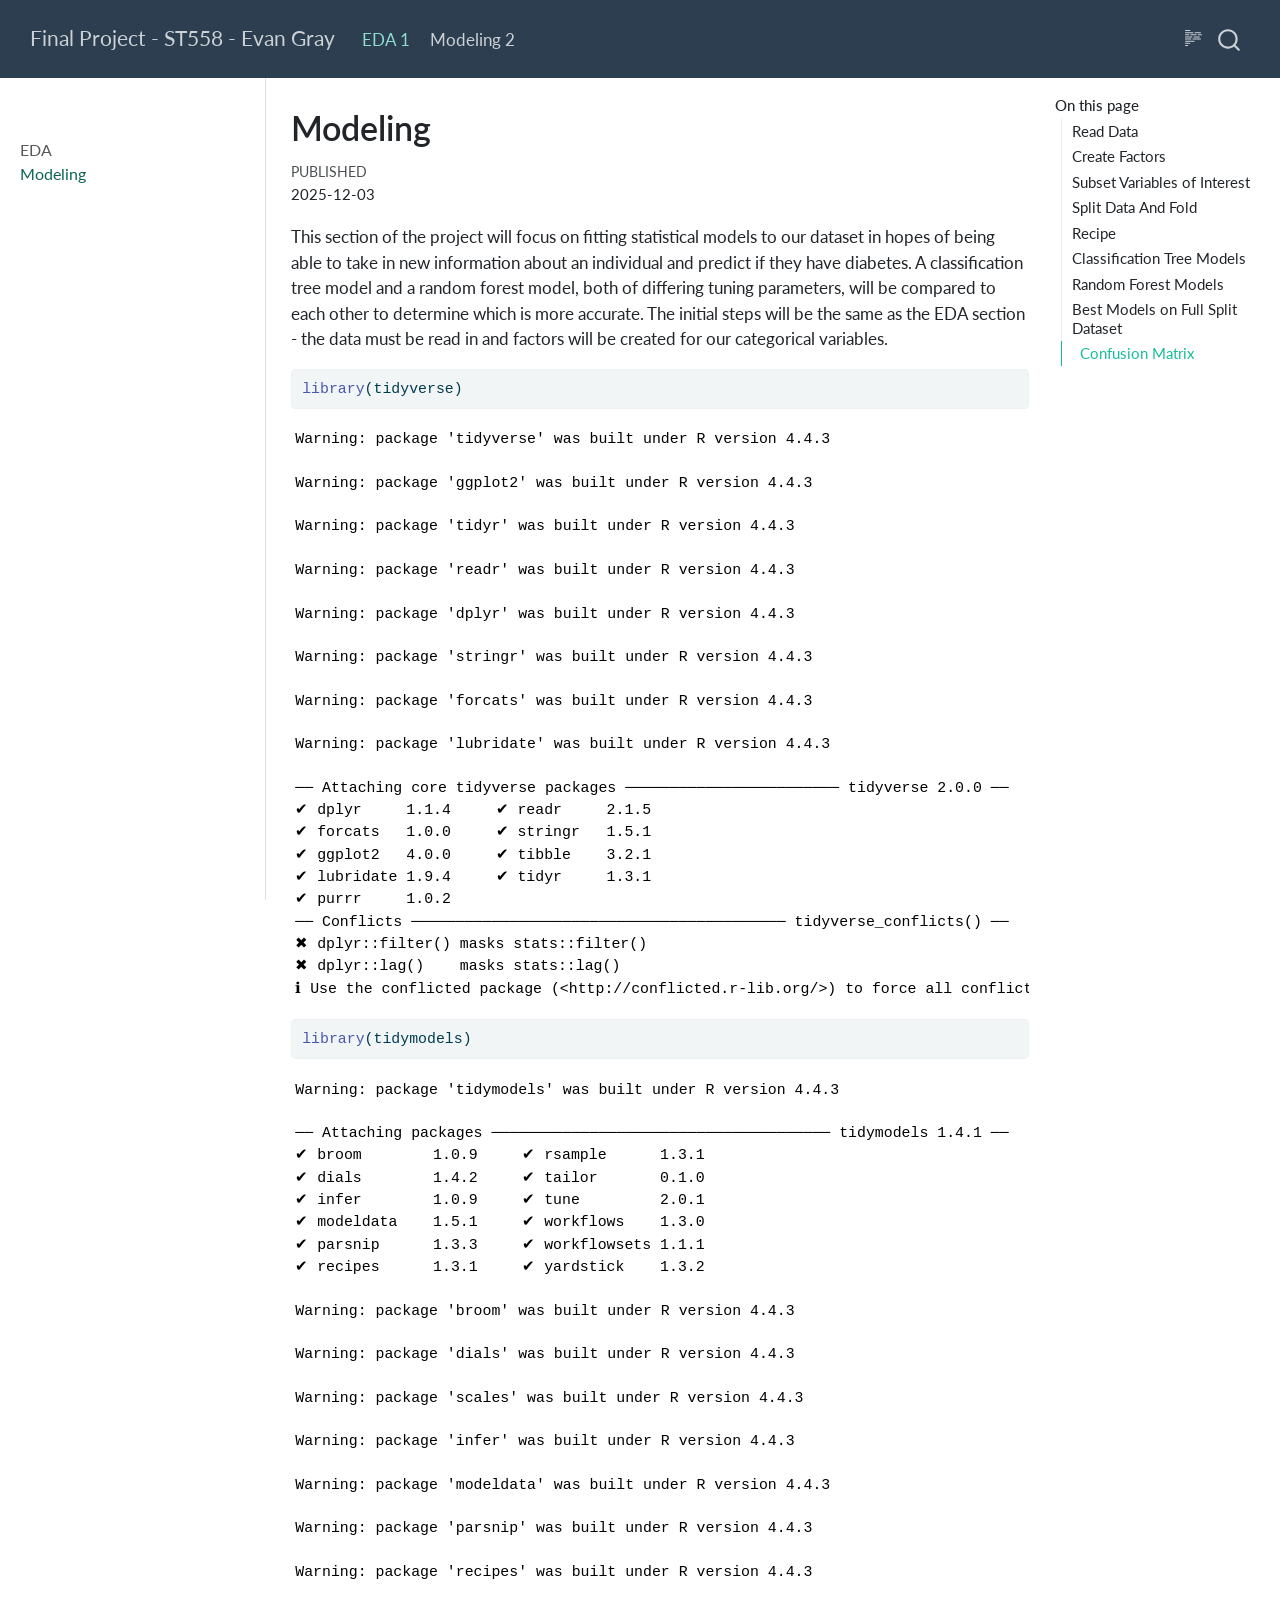
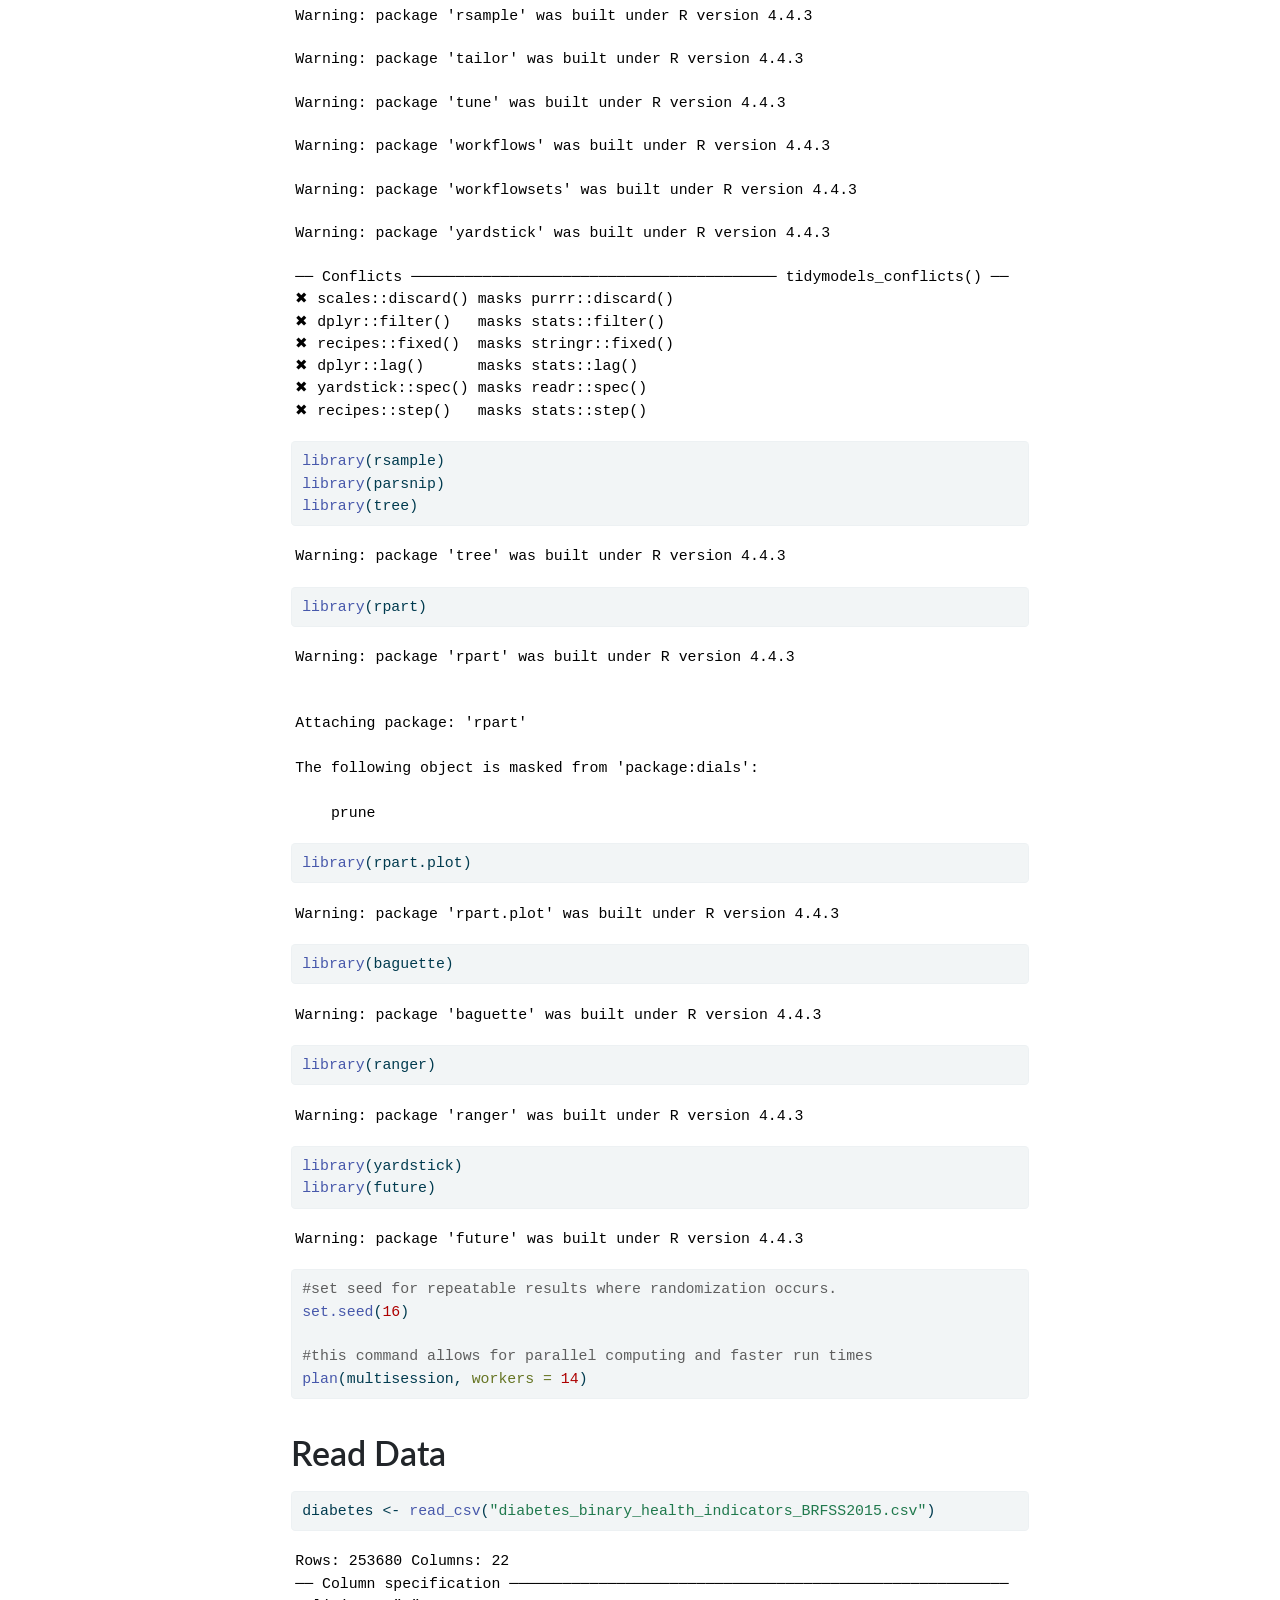
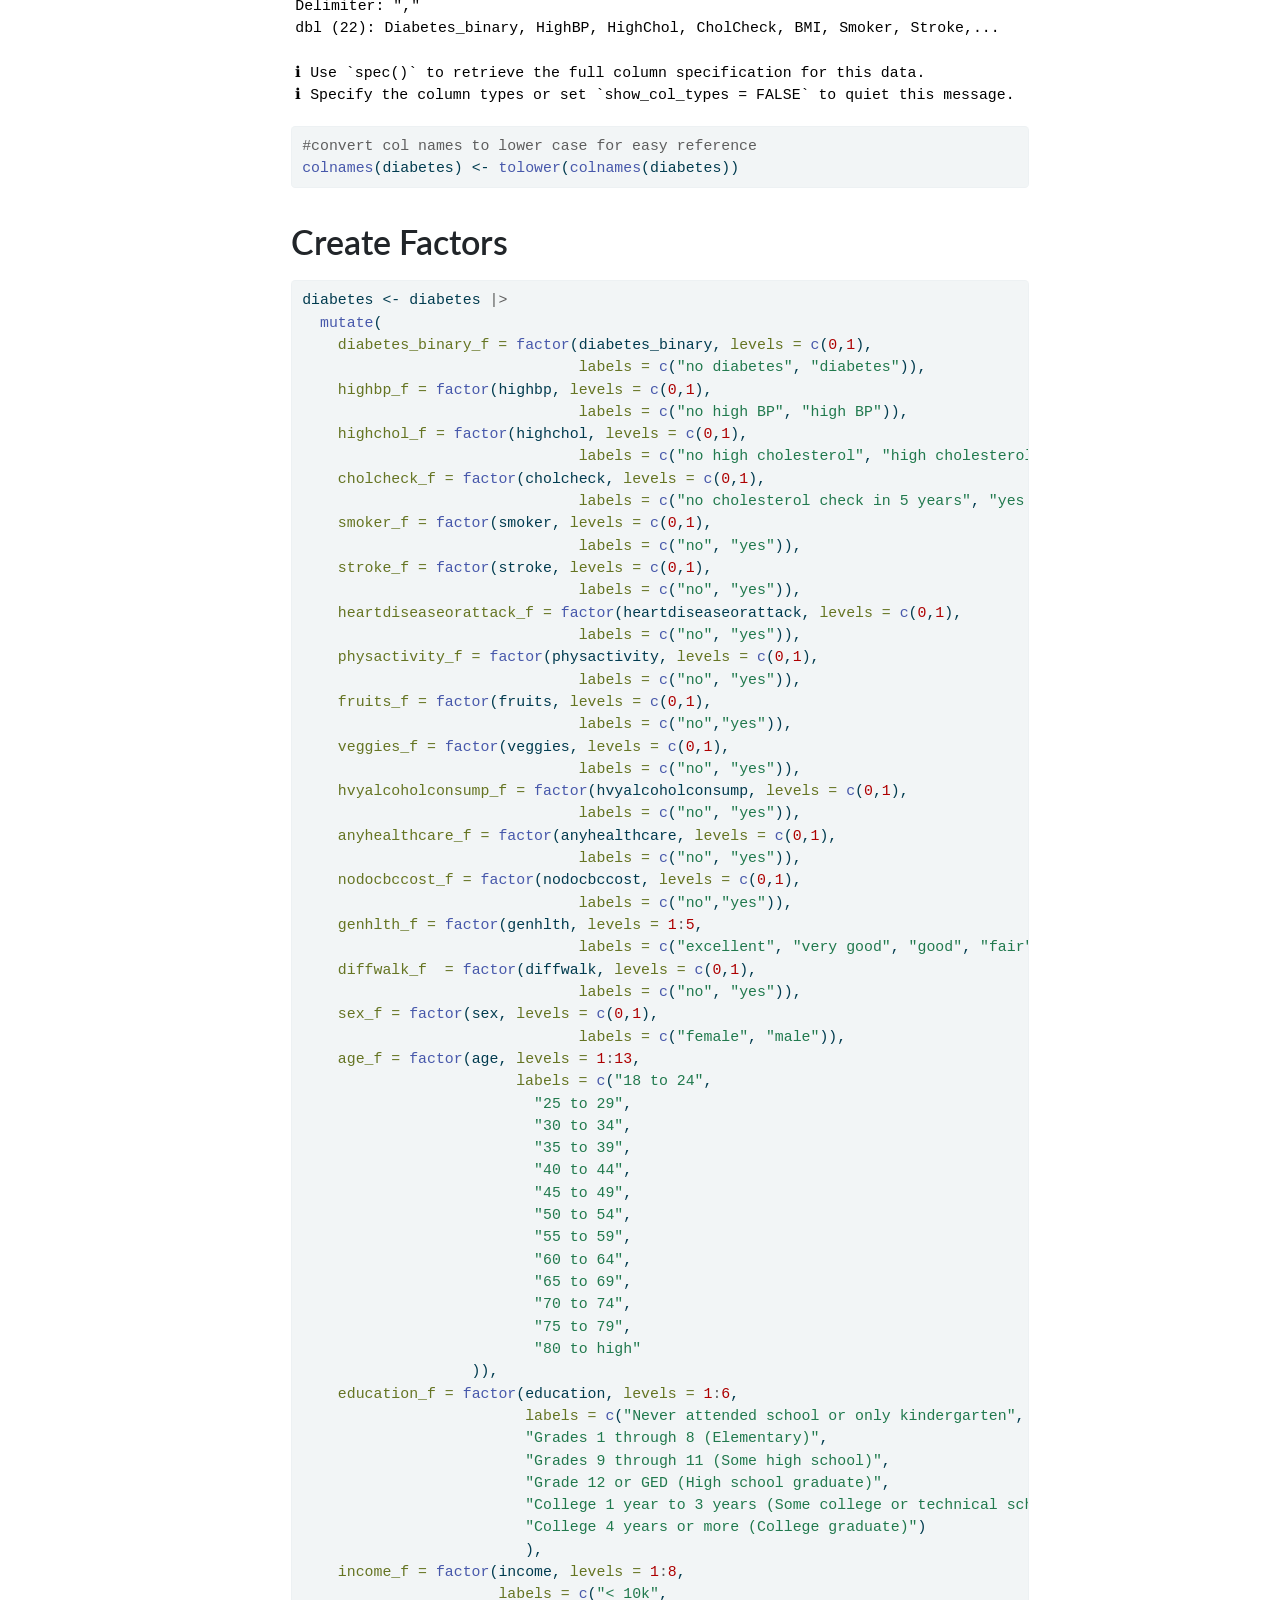
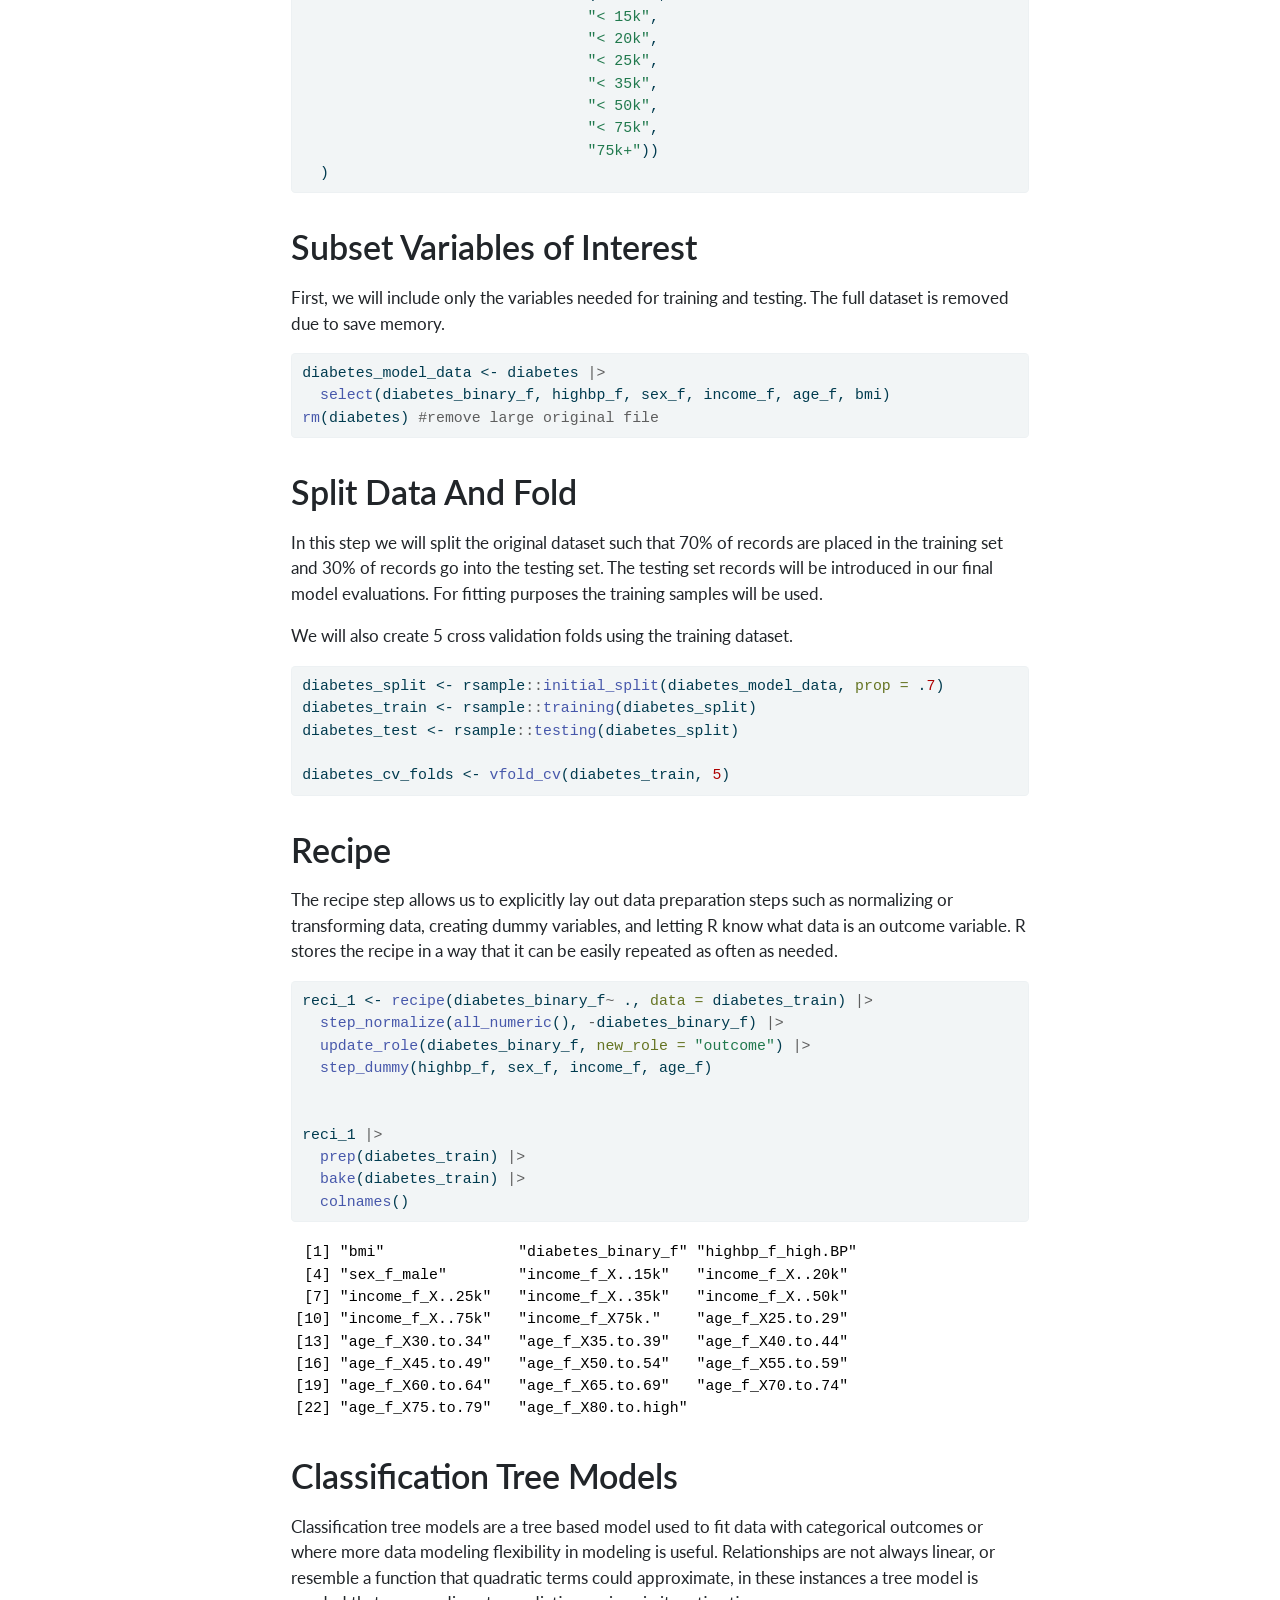
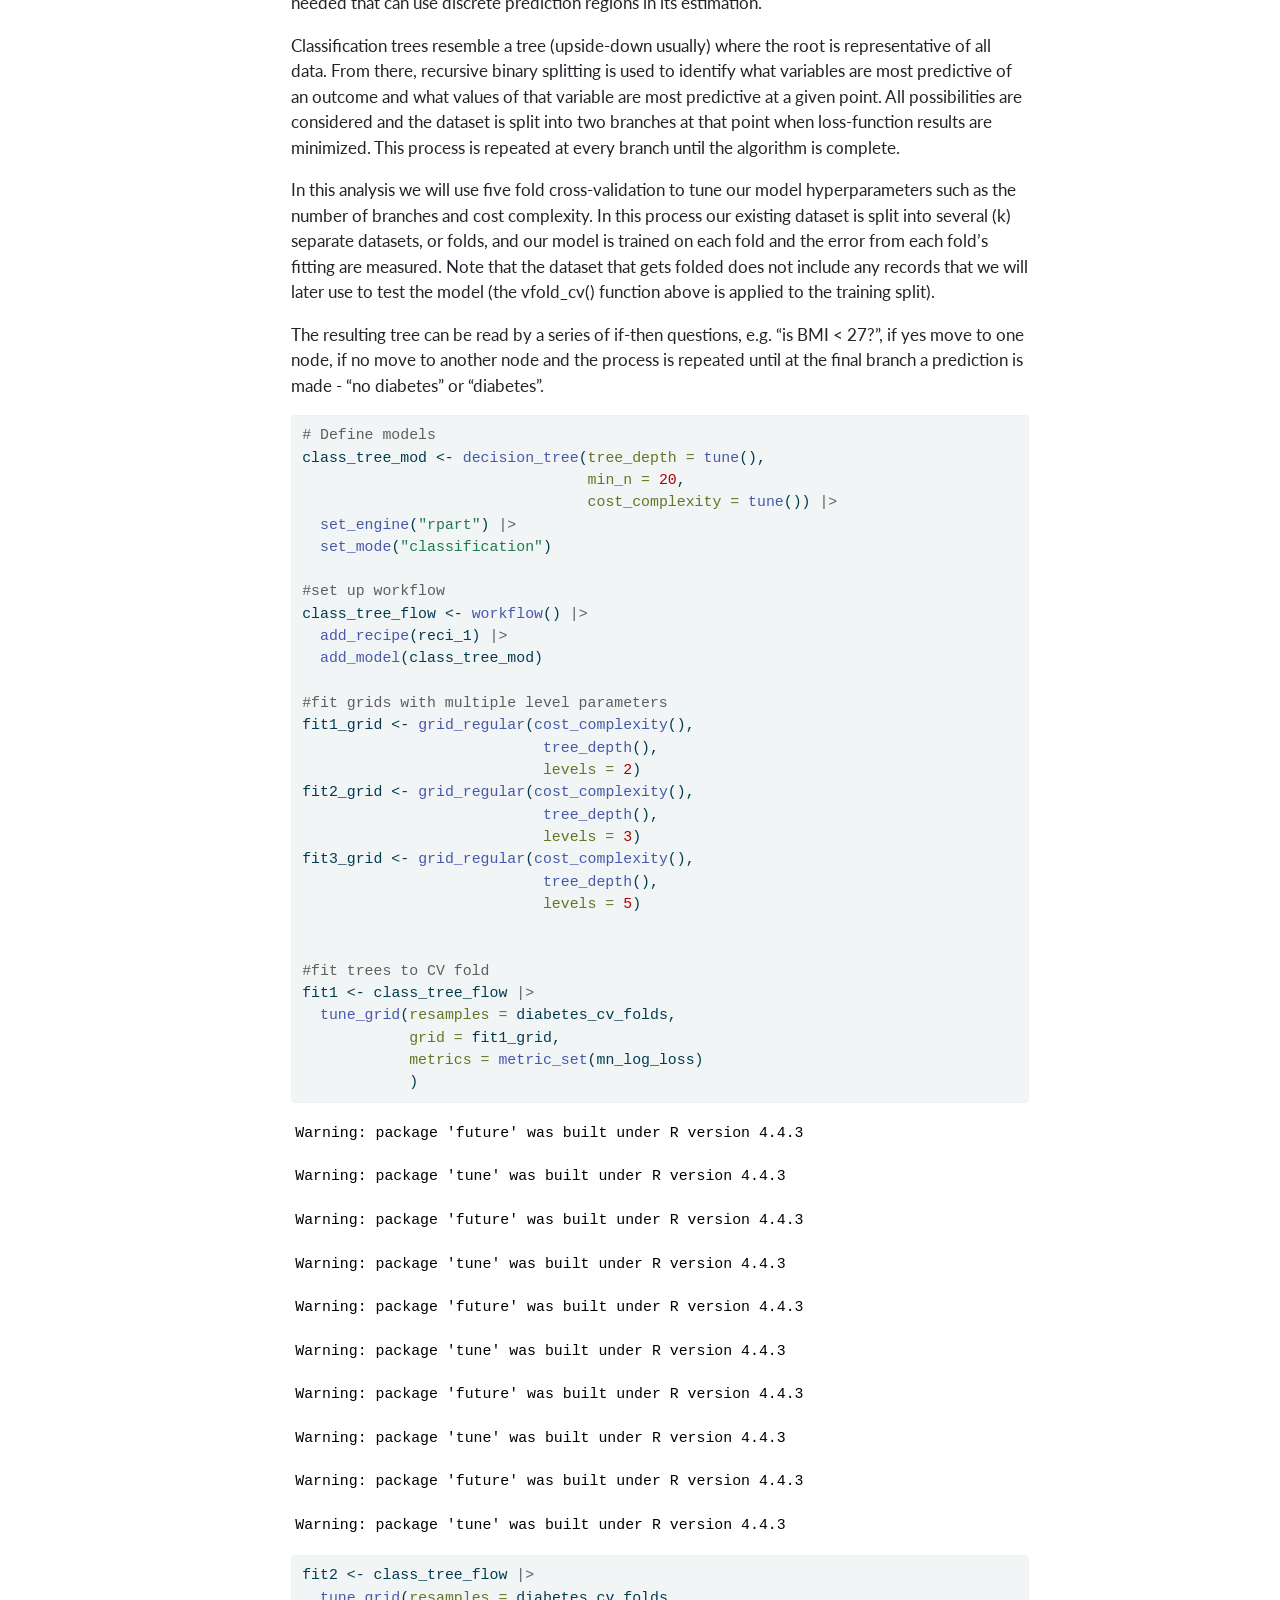
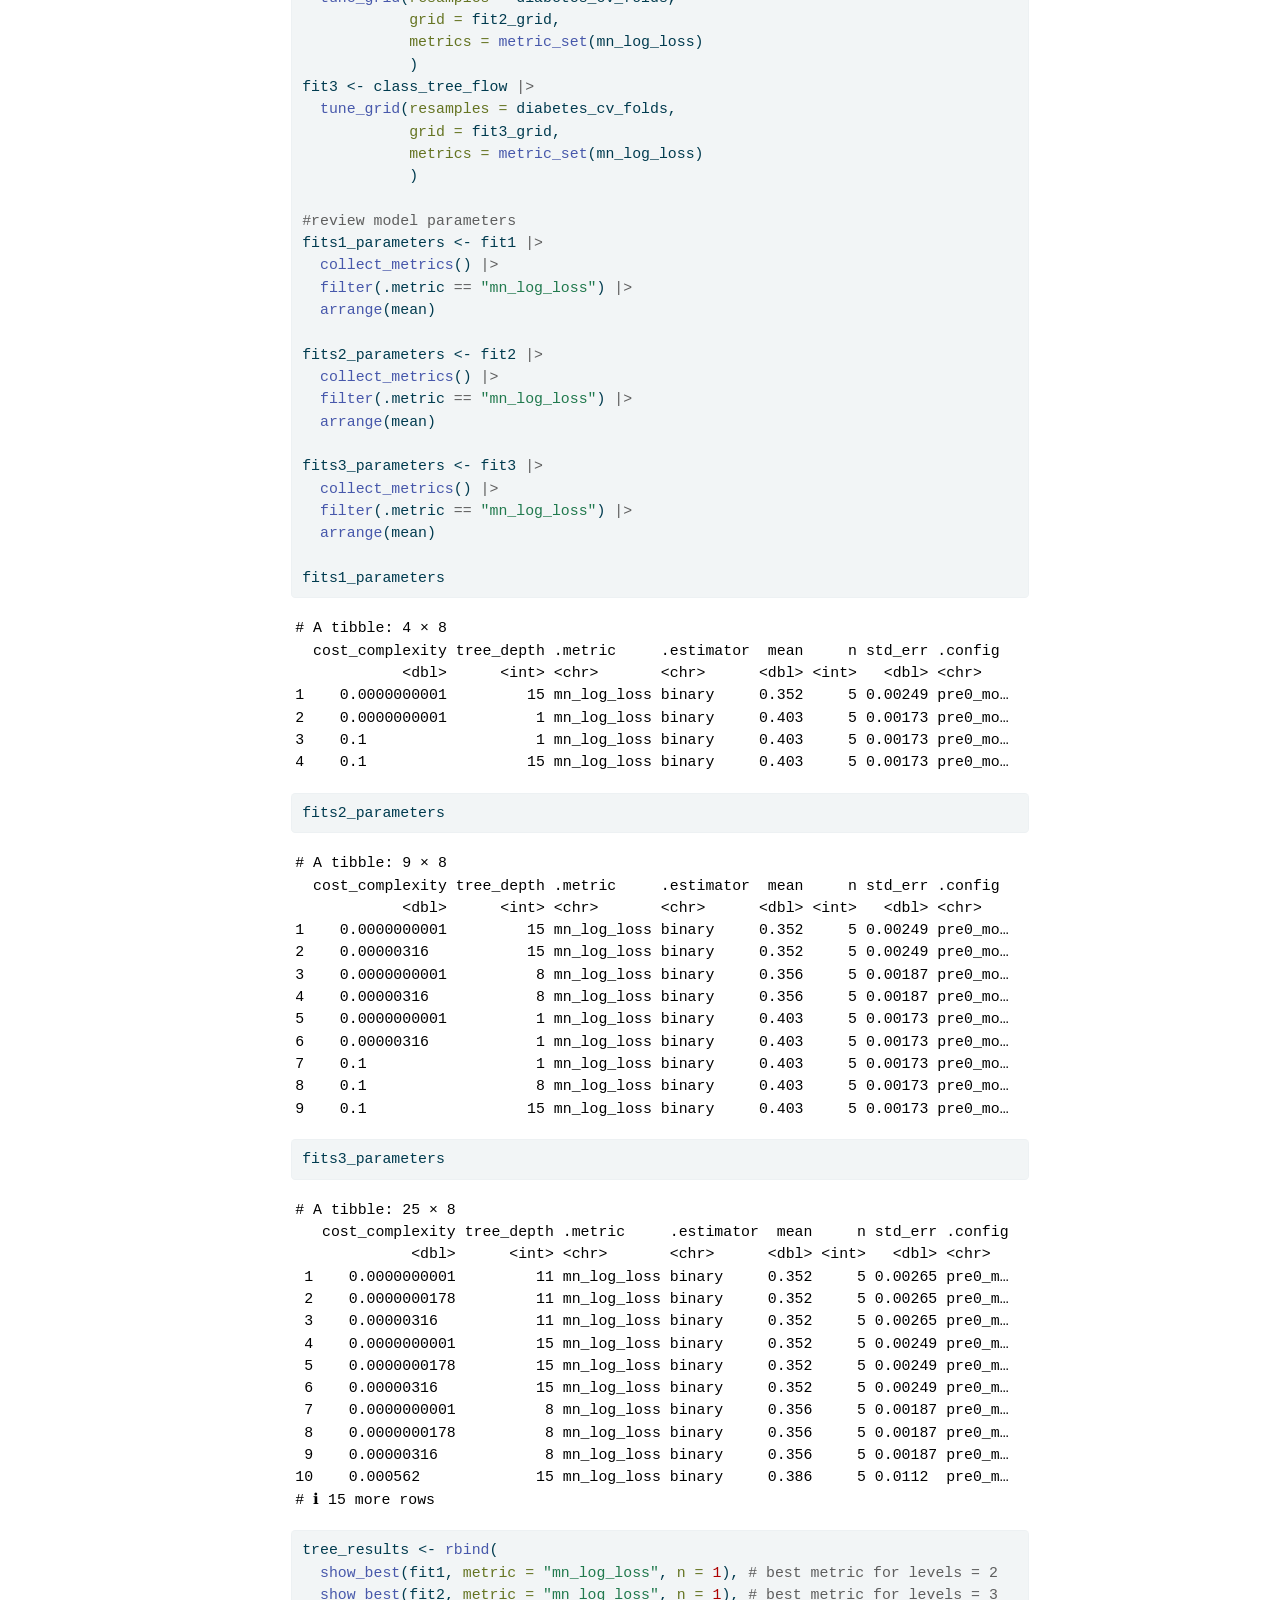
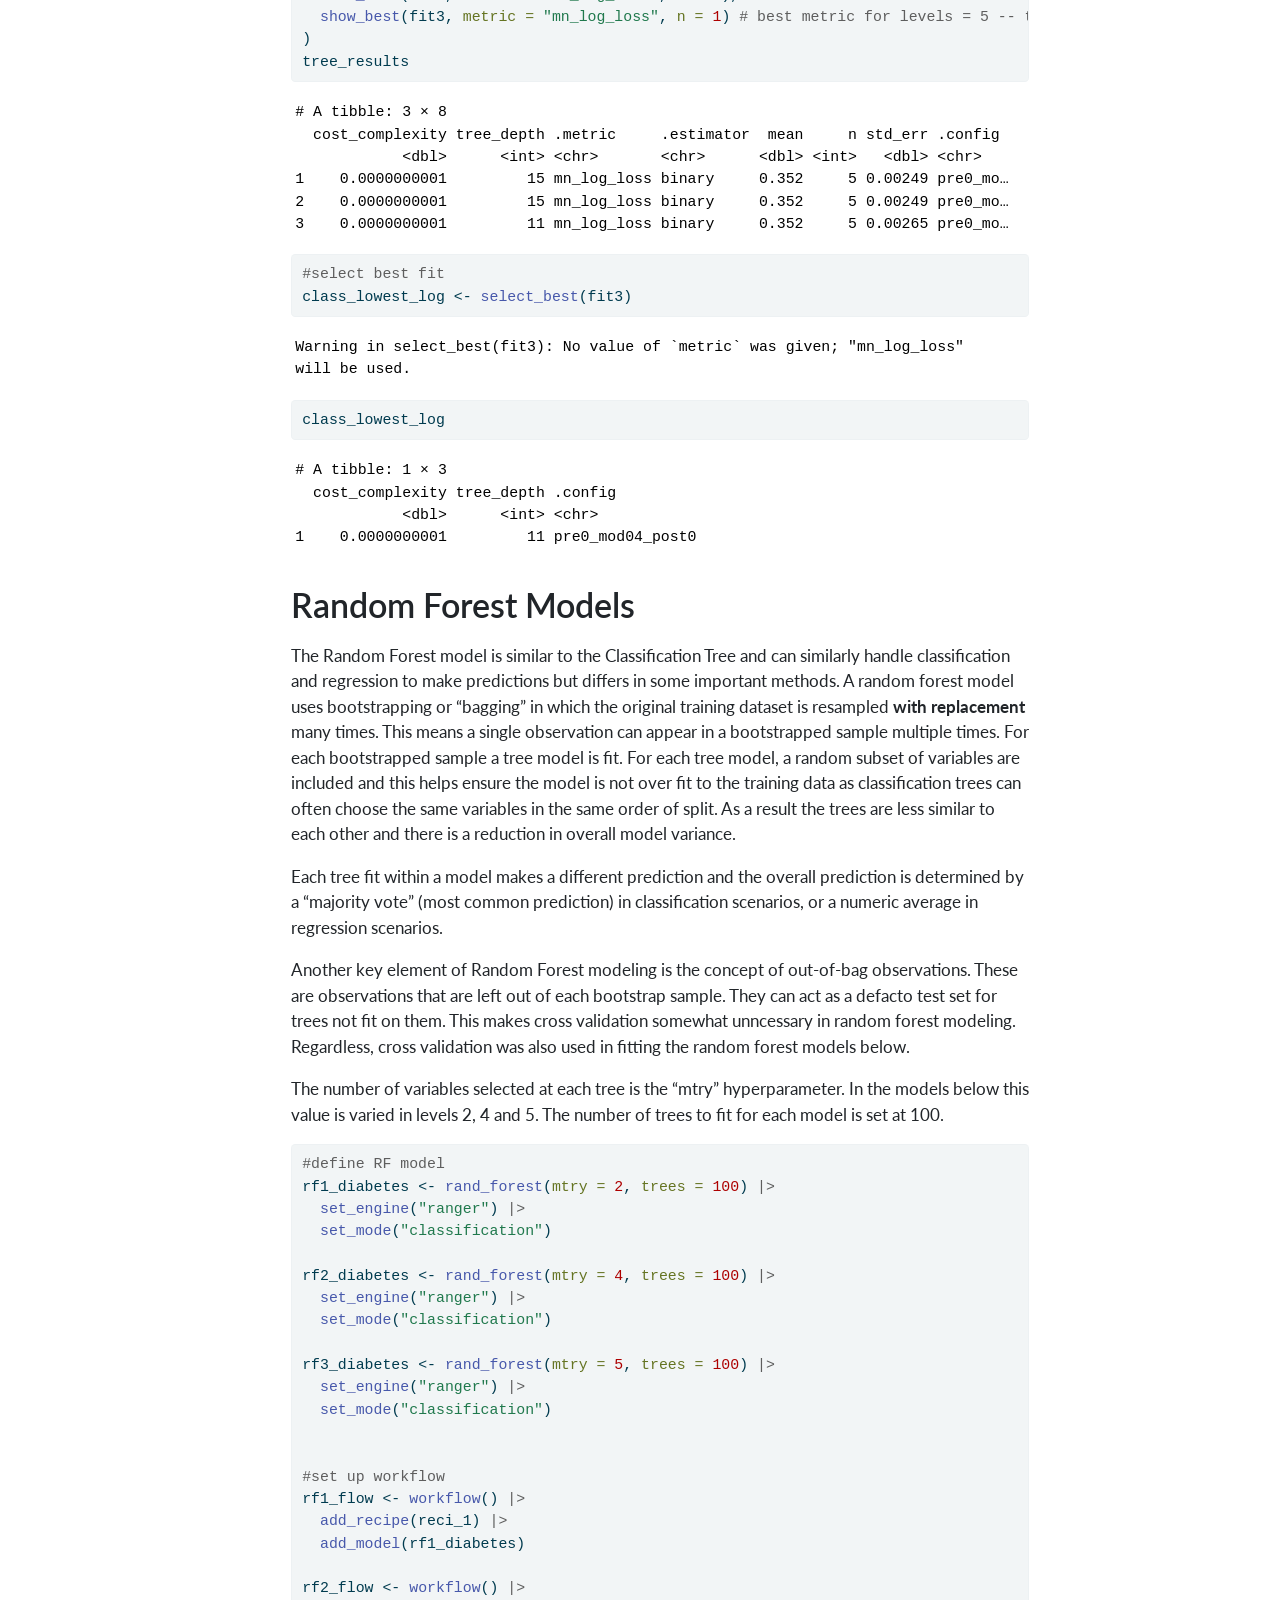
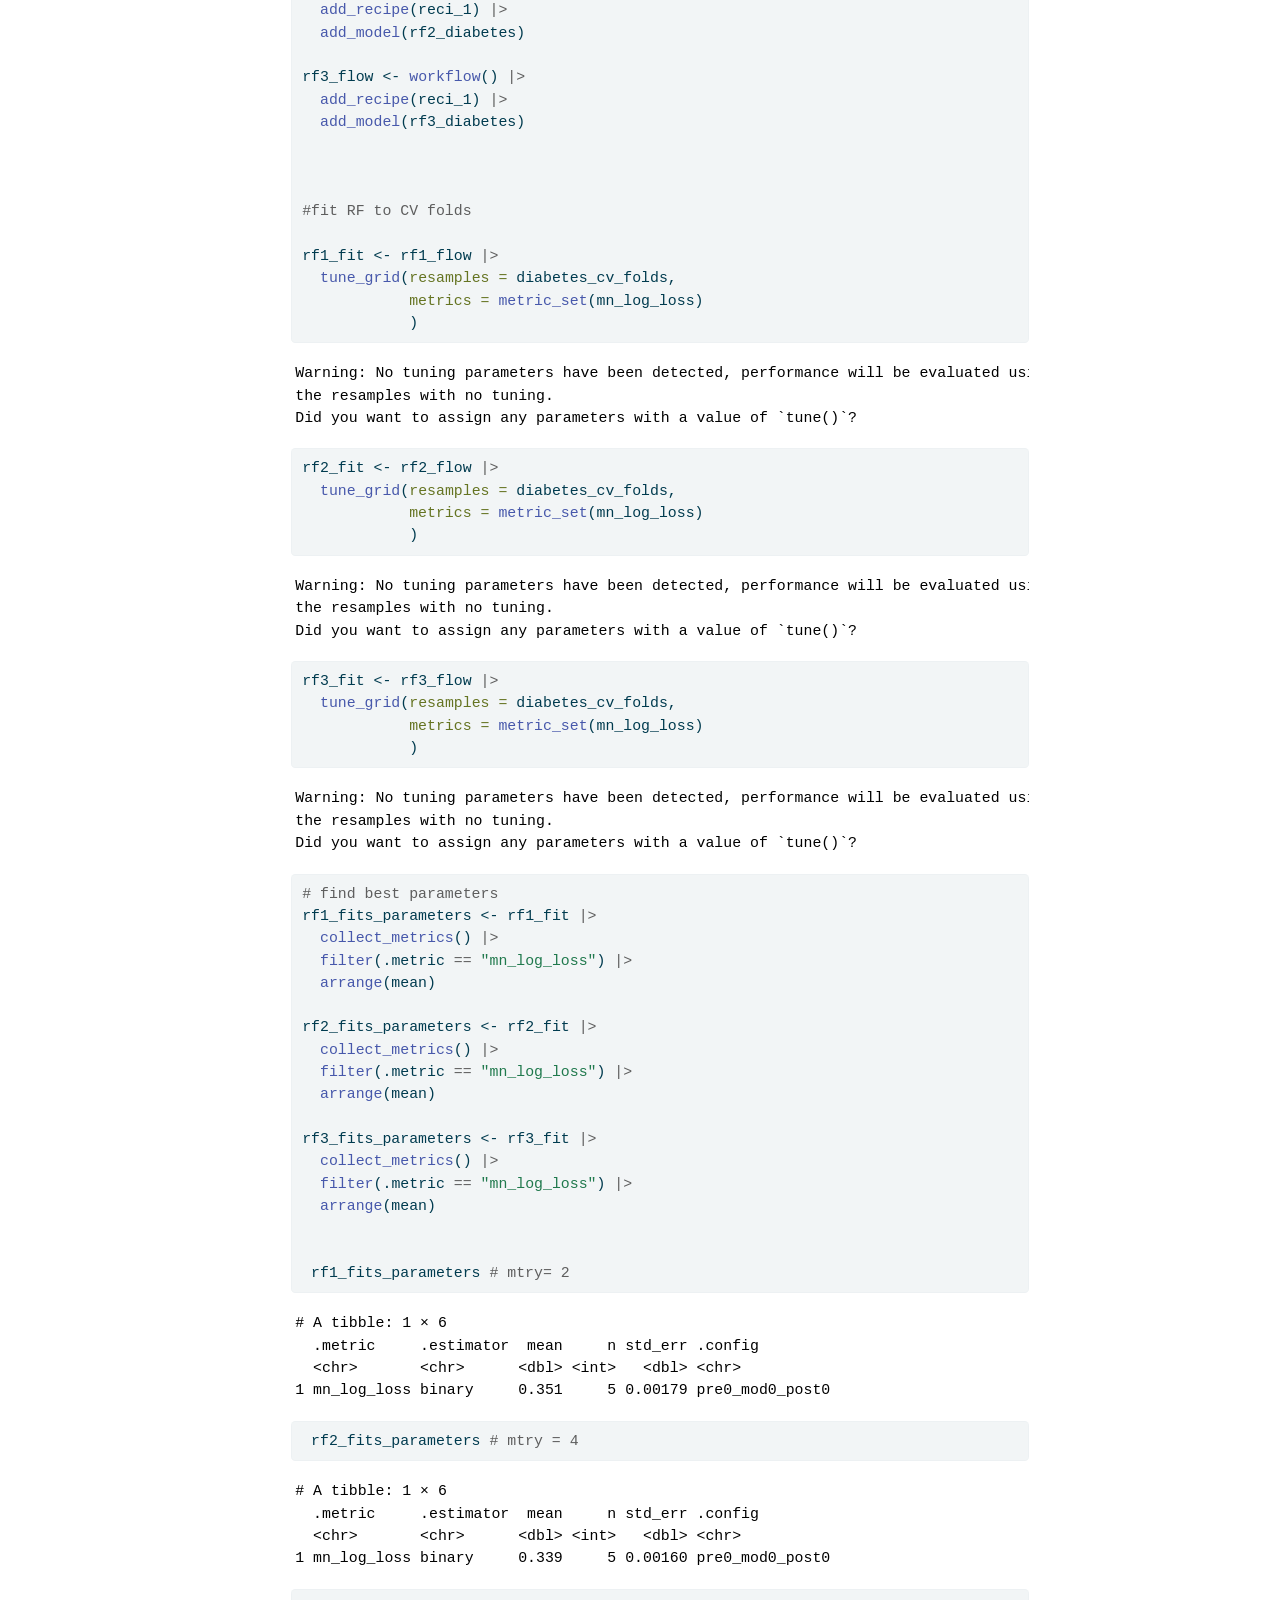
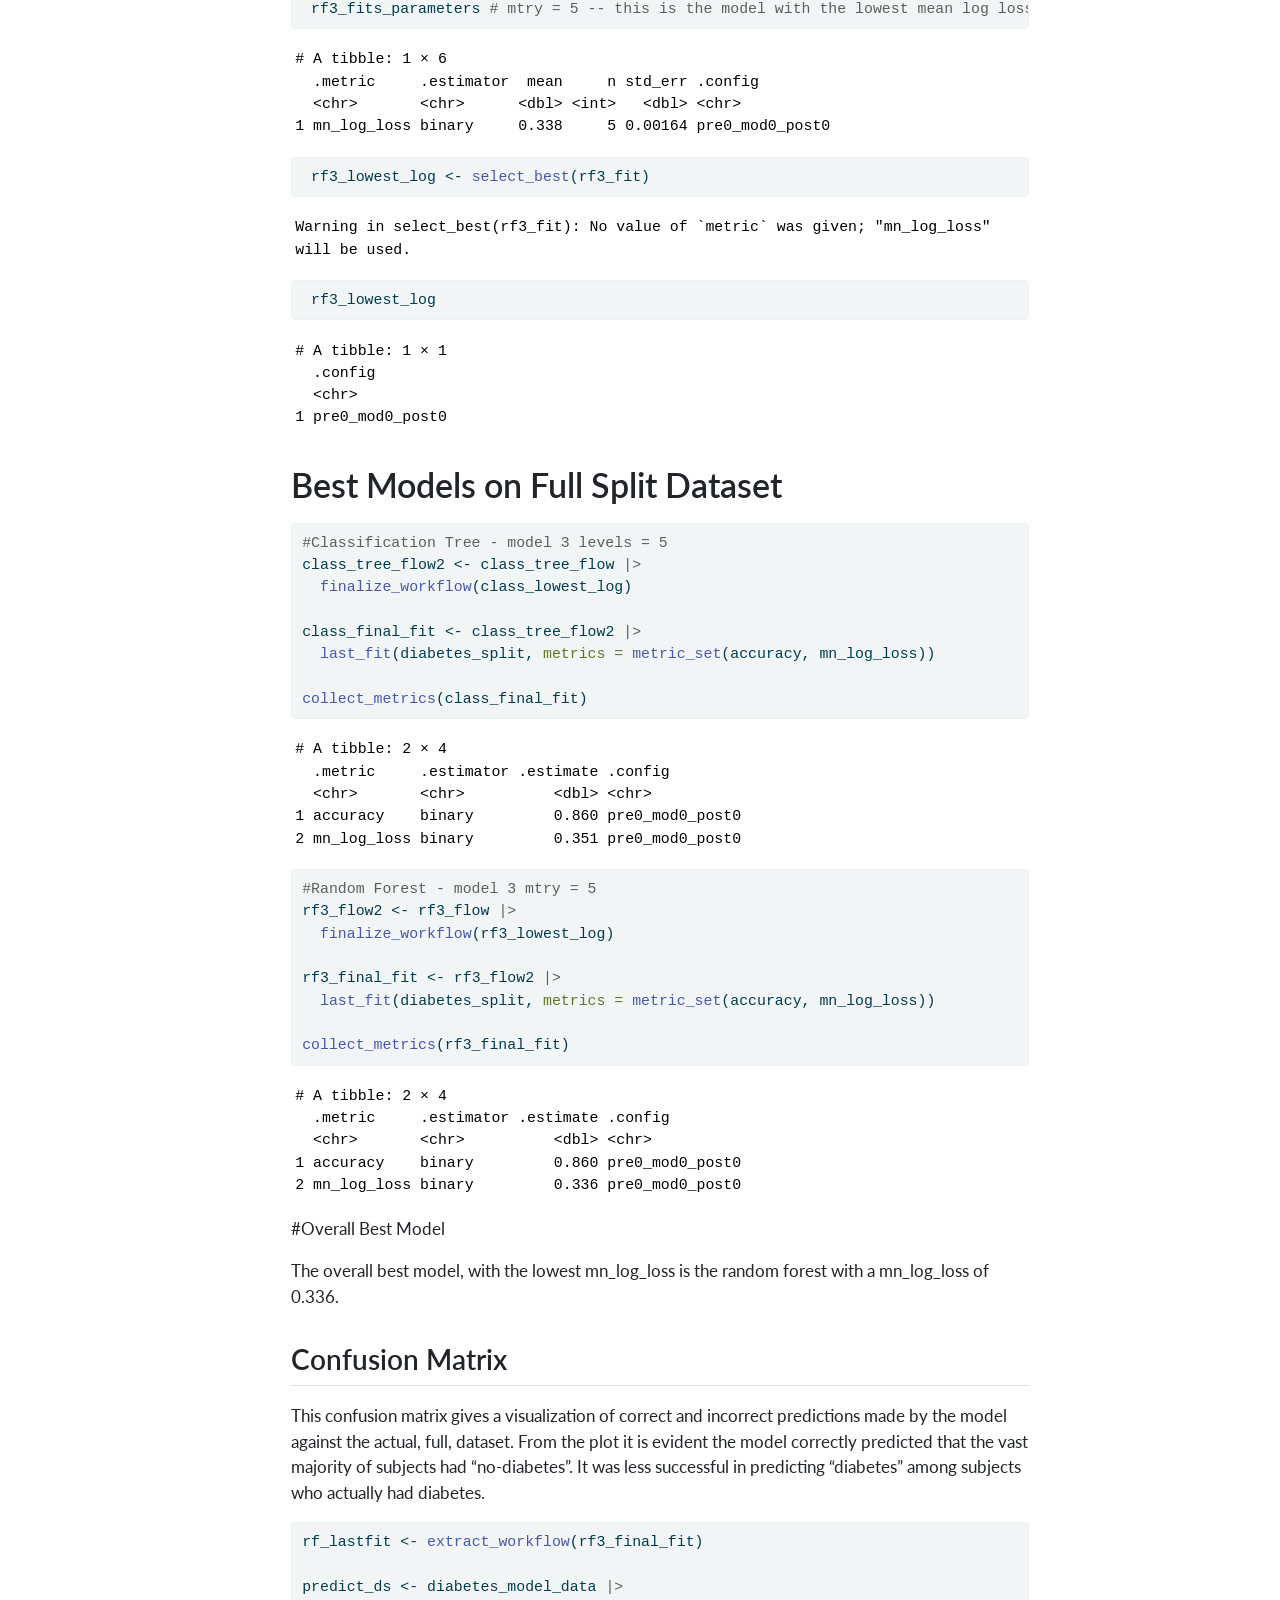
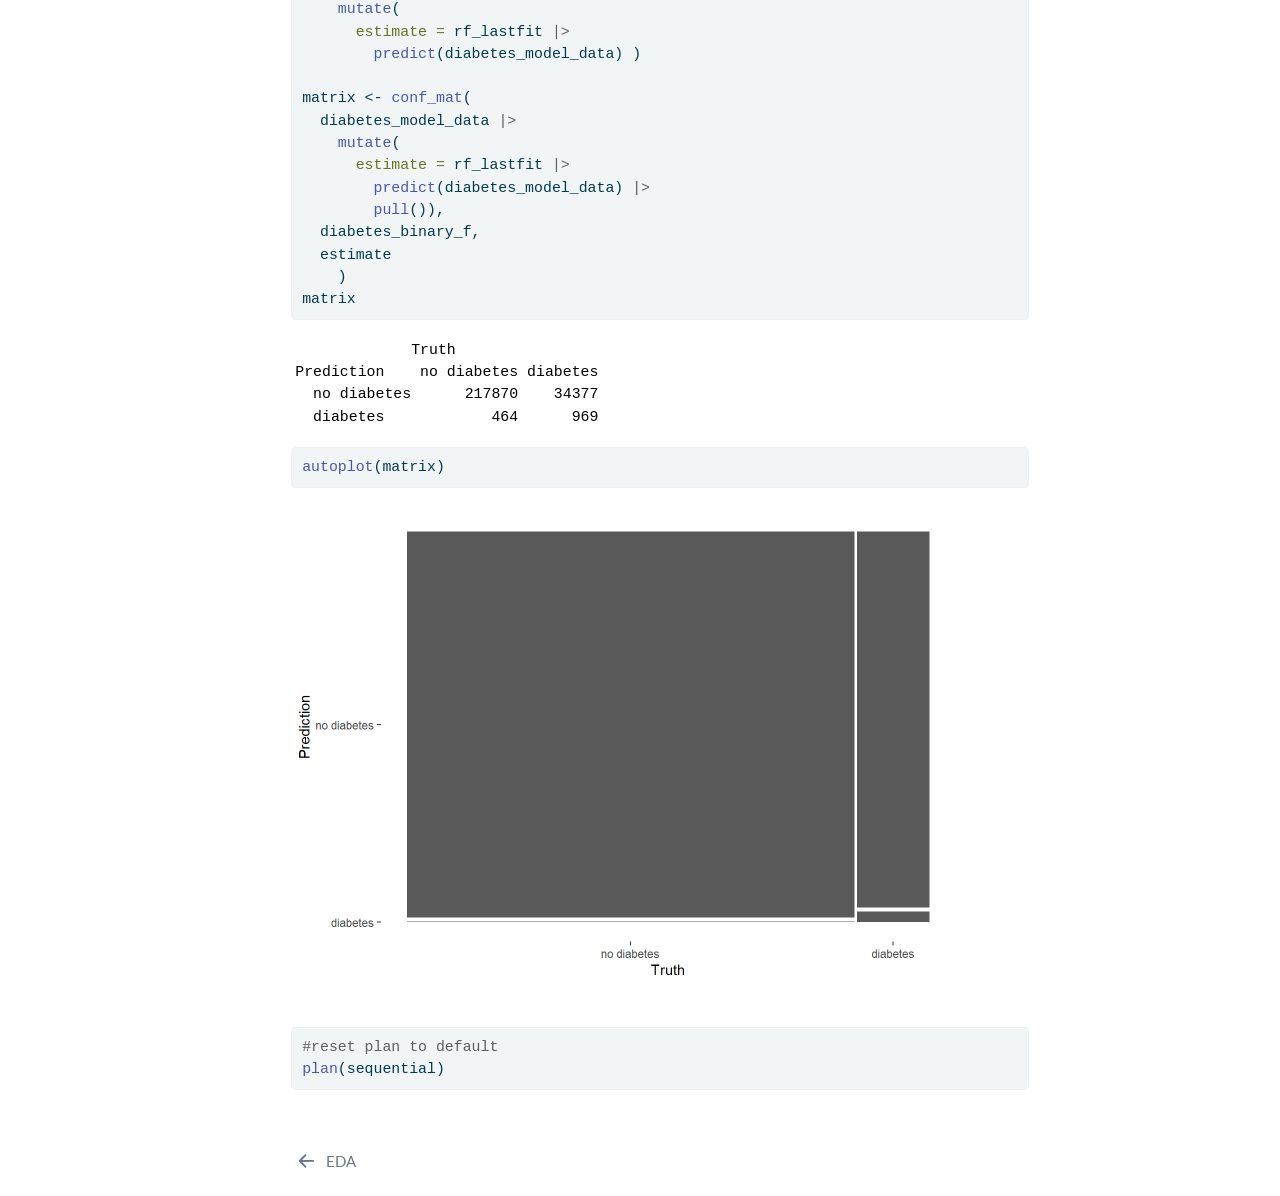
==== commit a5a333aa: "20251203_13" ====
--- a/docs/Modeling.html
+++ b/docs/Modeling.html
@@ -192,10 +192,14 @@
     <h2 id="toc-title">On this page</h2>
    
   <ul>
-  <li><a href="#split-data-and-fold" id="toc-split-data-and-fold" class="nav-link active" data-scroll-target="#split-data-and-fold">Split Data And Fold</a></li>
+  <li><a href="#read-data" id="toc-read-data" class="nav-link active" data-scroll-target="#read-data">Read Data</a></li>
+  <li><a href="#create-factors" id="toc-create-factors" class="nav-link" data-scroll-target="#create-factors">Create Factors</a></li>
+  <li><a href="#subset-variables-of-interest" id="toc-subset-variables-of-interest" class="nav-link" data-scroll-target="#subset-variables-of-interest">Subset Variables of Interest</a></li>
+  <li><a href="#split-data-and-fold" id="toc-split-data-and-fold" class="nav-link" data-scroll-target="#split-data-and-fold">Split Data And Fold</a></li>
   <li><a href="#recipe" id="toc-recipe" class="nav-link" data-scroll-target="#recipe">Recipe</a></li>
   <li><a href="#classification-tree-models" id="toc-classification-tree-models" class="nav-link" data-scroll-target="#classification-tree-models">Classification Tree Models</a></li>
-  <li><a href="#random-forest-models" id="toc-random-forest-models" class="nav-link" data-scroll-target="#random-forest-models">Random Forest Models</a>
+  <li><a href="#random-forest-models" id="toc-random-forest-models" class="nav-link" data-scroll-target="#random-forest-models">Random Forest Models</a></li>
+  <li><a href="#best-models-on-full-split-dataset" id="toc-best-models-on-full-split-dataset" class="nav-link" data-scroll-target="#best-models-on-full-split-dataset">Best Models on Full Split Dataset</a>
   <ul class="collapse">
   <li><a href="#confusion-matrix" id="toc-confusion-matrix" class="nav-link" data-scroll-target="#confusion-matrix">Confusion Matrix</a></li>
   </ul></li>
@@ -371,7 +375,8 @@
 <span id="cb41-4"><a href="#cb41-4" aria-hidden="true" tabindex="-1"></a><span class="co">#this command allows for parallel computing and faster run times</span></span>
 <span id="cb41-5"><a href="#cb41-5" aria-hidden="true" tabindex="-1"></a><span class="fu">plan</span>(multisession, <span class="at">workers =</span> <span class="dv">14</span>)</span></code><button title="Copy to Clipboard" class="code-copy-button"><i class="bi"></i></button></pre></div>
 </div>
-<p>#Read Data</p>
+<section id="read-data" class="level1">
+<h1>Read Data</h1>
 <div class="cell">
 <div class="sourceCode cell-code" id="cb42"><pre class="sourceCode r code-with-copy"><code class="sourceCode r"><span id="cb42-1"><a href="#cb42-1" aria-hidden="true" tabindex="-1"></a>diabetes <span class="ot">&lt;-</span> <span class="fu">read_csv</span>(<span class="st">"diabetes_binary_health_indicators_BRFSS2015.csv"</span>)</span></code><button title="Copy to Clipboard" class="code-copy-button"><i class="bi"></i></button></pre></div>
 <div class="cell-output cell-output-stderr">
@@ -386,7 +391,9 @@
 <div class="sourceCode cell-code" id="cb44"><pre class="sourceCode r code-with-copy"><code class="sourceCode r"><span id="cb44-1"><a href="#cb44-1" aria-hidden="true" tabindex="-1"></a><span class="co">#convert col names to lower case for easy reference</span></span>
 <span id="cb44-2"><a href="#cb44-2" aria-hidden="true" tabindex="-1"></a><span class="fu">colnames</span>(diabetes) <span class="ot">&lt;-</span> <span class="fu">tolower</span>(<span class="fu">colnames</span>(diabetes))</span></code><button title="Copy to Clipboard" class="code-copy-button"><i class="bi"></i></button></pre></div>
 </div>
-<p>#Create Factors</p>
+</section>
+<section id="create-factors" class="level1">
+<h1>Create Factors</h1>
 <div class="cell">
 <div class="sourceCode cell-code" id="cb45"><pre class="sourceCode r code-with-copy"><code class="sourceCode r"><span id="cb45-1"><a href="#cb45-1" aria-hidden="true" tabindex="-1"></a>diabetes <span class="ot">&lt;-</span> diabetes <span class="sc">|&gt;</span></span>
 <span id="cb45-2"><a href="#cb45-2" aria-hidden="true" tabindex="-1"></a>  <span class="fu">mutate</span>(</span>
@@ -456,15 +463,20 @@
 <span id="cb45-66"><a href="#cb45-66" aria-hidden="true" tabindex="-1"></a>                                <span class="st">"75k+"</span>))</span>
 <span id="cb45-67"><a href="#cb45-67" aria-hidden="true" tabindex="-1"></a>  )</span></code><button title="Copy to Clipboard" class="code-copy-button"><i class="bi"></i></button></pre></div>
 </div>
-<p>#Subset Variables of Interest</p>
+</section>
+<section id="subset-variables-of-interest" class="level1">
+<h1>Subset Variables of Interest</h1>
 <p>First, we will include only the variables needed for training and testing. The full dataset is removed due to save memory.</p>
 <div class="cell">
 <div class="sourceCode cell-code" id="cb46"><pre class="sourceCode r code-with-copy"><code class="sourceCode r"><span id="cb46-1"><a href="#cb46-1" aria-hidden="true" tabindex="-1"></a>diabetes_model_data <span class="ot">&lt;-</span> diabetes <span class="sc">|&gt;</span></span>
 <span id="cb46-2"><a href="#cb46-2" aria-hidden="true" tabindex="-1"></a>  <span class="fu">select</span>(diabetes_binary_f, highbp_f, sex_f, income_f, age_f, bmi)</span>
 <span id="cb46-3"><a href="#cb46-3" aria-hidden="true" tabindex="-1"></a><span class="fu">rm</span>(diabetes) <span class="co">#remove large original file</span></span></code><button title="Copy to Clipboard" class="code-copy-button"><i class="bi"></i></button></pre></div>
 </div>
+</section>
 <section id="split-data-and-fold" class="level1">
 <h1>Split Data And Fold</h1>
+<p>In this step we will split the original dataset such that 70% of records are placed in the training set and 30% of records go into the testing set. The testing set records will be introduced in our final model evaluations. For fitting purposes the training samples will be used.</p>
+<p>We will also create 5 cross validation folds using the training dataset.</p>
 <div class="cell">
 <div class="sourceCode cell-code" id="cb47"><pre class="sourceCode r code-with-copy"><code class="sourceCode r"><span id="cb47-1"><a href="#cb47-1" aria-hidden="true" tabindex="-1"></a>diabetes_split <span class="ot">&lt;-</span> rsample<span class="sc">::</span><span class="fu">initial_split</span>(diabetes_model_data, <span class="at">prop =</span> .<span class="dv">7</span>)</span>
 <span id="cb47-2"><a href="#cb47-2" aria-hidden="true" tabindex="-1"></a>diabetes_train <span class="ot">&lt;-</span> rsample<span class="sc">::</span><span class="fu">training</span>(diabetes_split)</span>
@@ -780,7 +792,9 @@
 1 pre0_mod0_post0</code></pre>
 </div>
 </div>
-<p>#BEST Models on Full Split Dataset</p>
+</section>
+<section id="best-models-on-full-split-dataset" class="level1">
+<h1>Best Models on Full Split Dataset</h1>
 <div class="cell">
 <div class="sourceCode cell-code" id="cb89"><pre class="sourceCode r code-with-copy"><code class="sourceCode r"><span id="cb89-1"><a href="#cb89-1" aria-hidden="true" tabindex="-1"></a><span class="co">#Classification Tree - model 3 levels = 5</span></span>
 <span id="cb89-2"><a href="#cb89-2" aria-hidden="true" tabindex="-1"></a>class_tree_flow2 <span class="ot">&lt;-</span> class_tree_flow <span class="sc">|&gt;</span></span>
@@ -814,9 +828,10 @@
 </div>
 </div>
 <p>#Overall Best Model</p>
-<p>The overall best model, with the lowest mn_log_loss is the random forest</p>
+<p>The overall best model, with the lowest mn_log_loss is the random forest with a mn_log_loss of 0.336.</p>
 <section id="confusion-matrix" class="level2">
 <h2 class="anchored" data-anchor-id="confusion-matrix">Confusion Matrix</h2>
+<p>This confusion matrix gives a visualization of correct and incorrect predictions made by the model against the actual, full, dataset. From the plot it is evident the model correctly predicted that the vast majority of subjects had “no-diabetes”. It was less successful in predicting “diabetes” among subjects who actually had diabetes.</p>
 <div class="cell">
 <div class="sourceCode cell-code" id="cb93"><pre class="sourceCode r code-with-copy"><code class="sourceCode r"><span id="cb93-1"><a href="#cb93-1" aria-hidden="true" tabindex="-1"></a>rf_lastfit <span class="ot">&lt;-</span> <span class="fu">extract_workflow</span>(rf3_final_fit)</span>
 <span id="cb93-2"><a href="#cb93-2" aria-hidden="true" tabindex="-1"></a></span>
